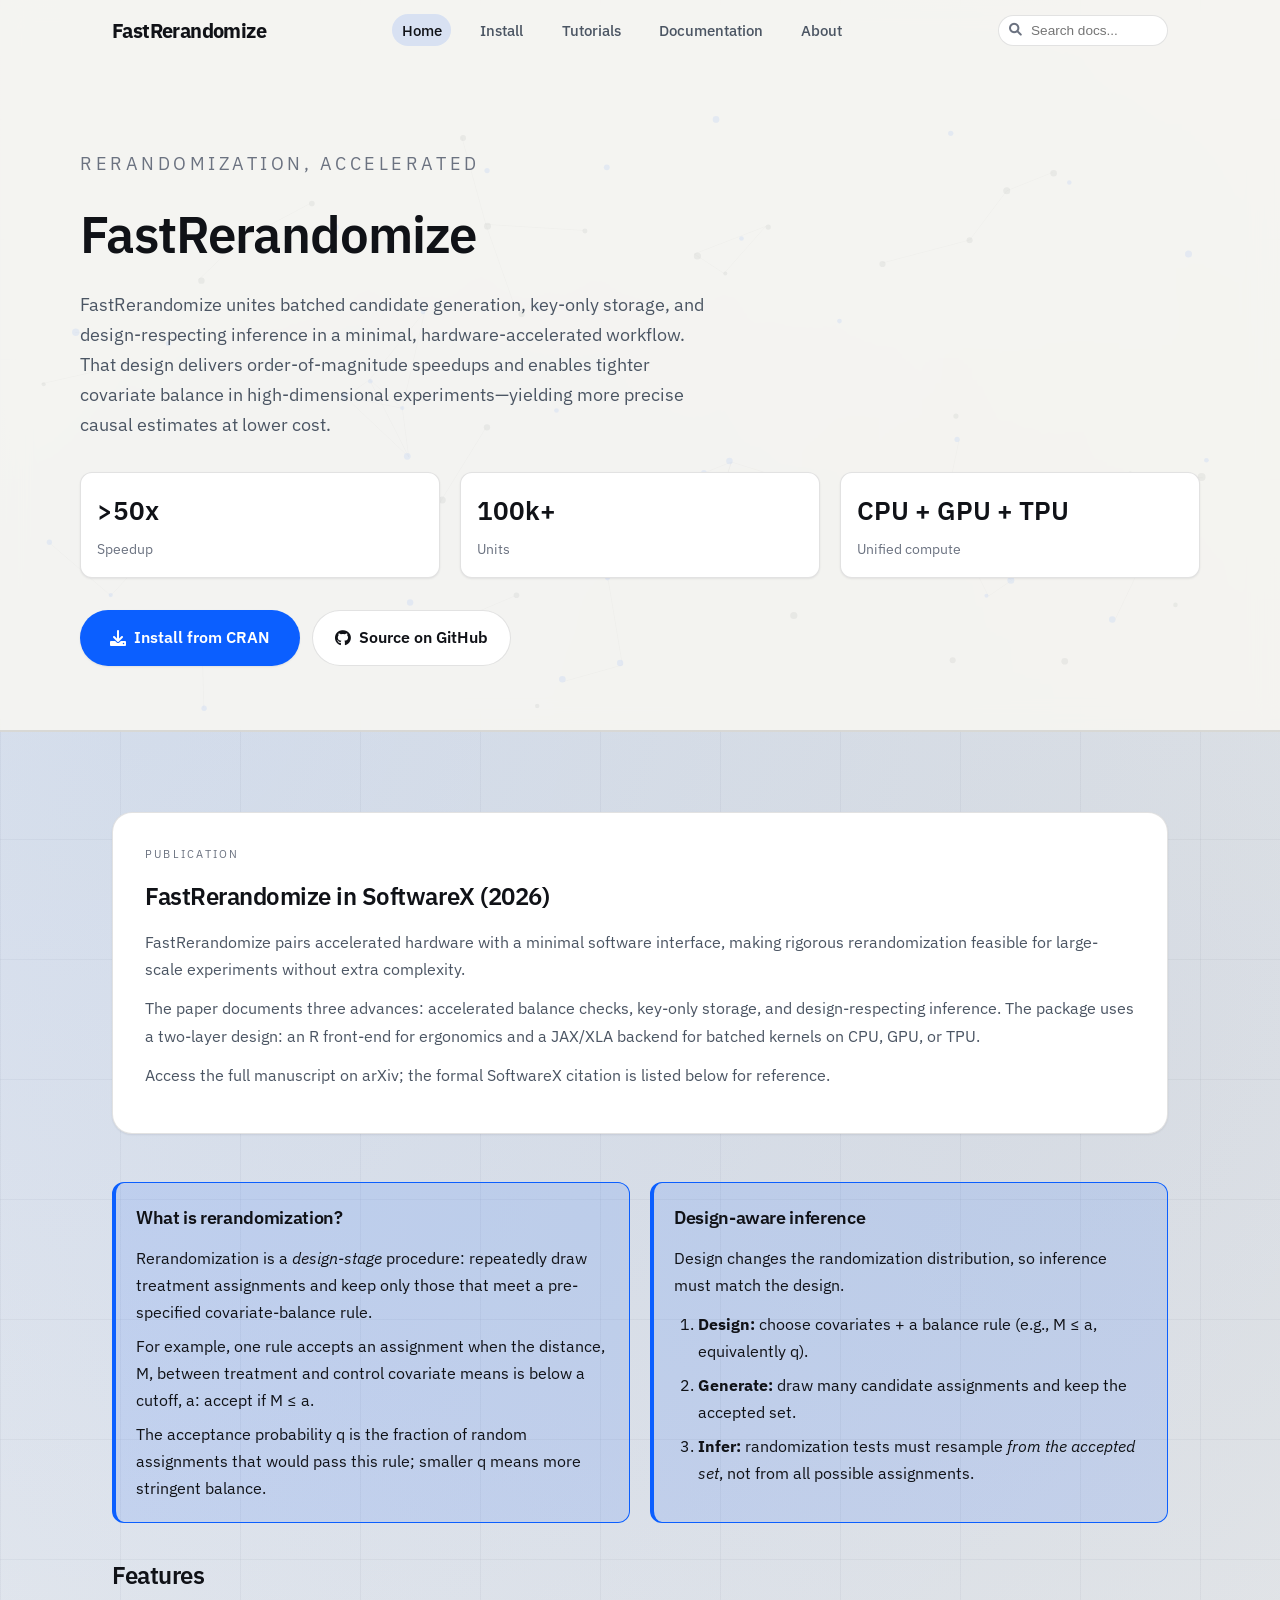
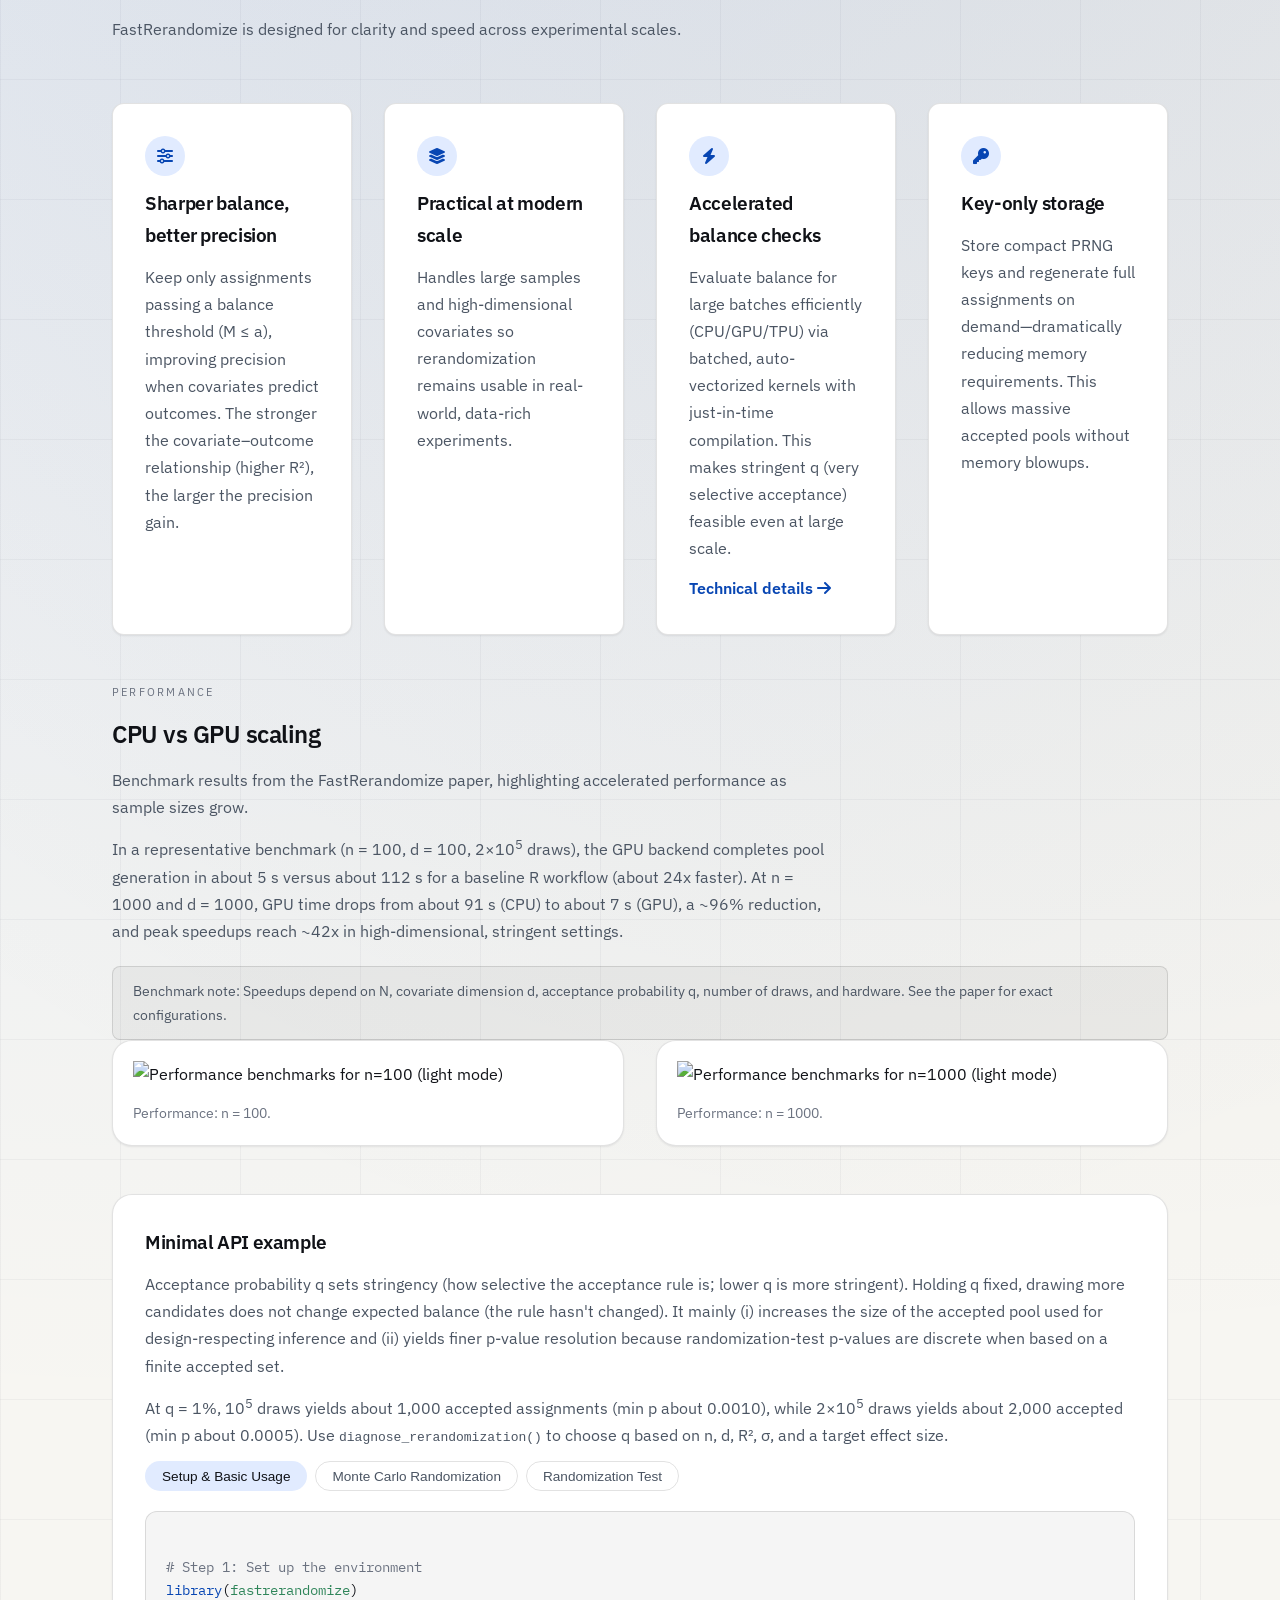
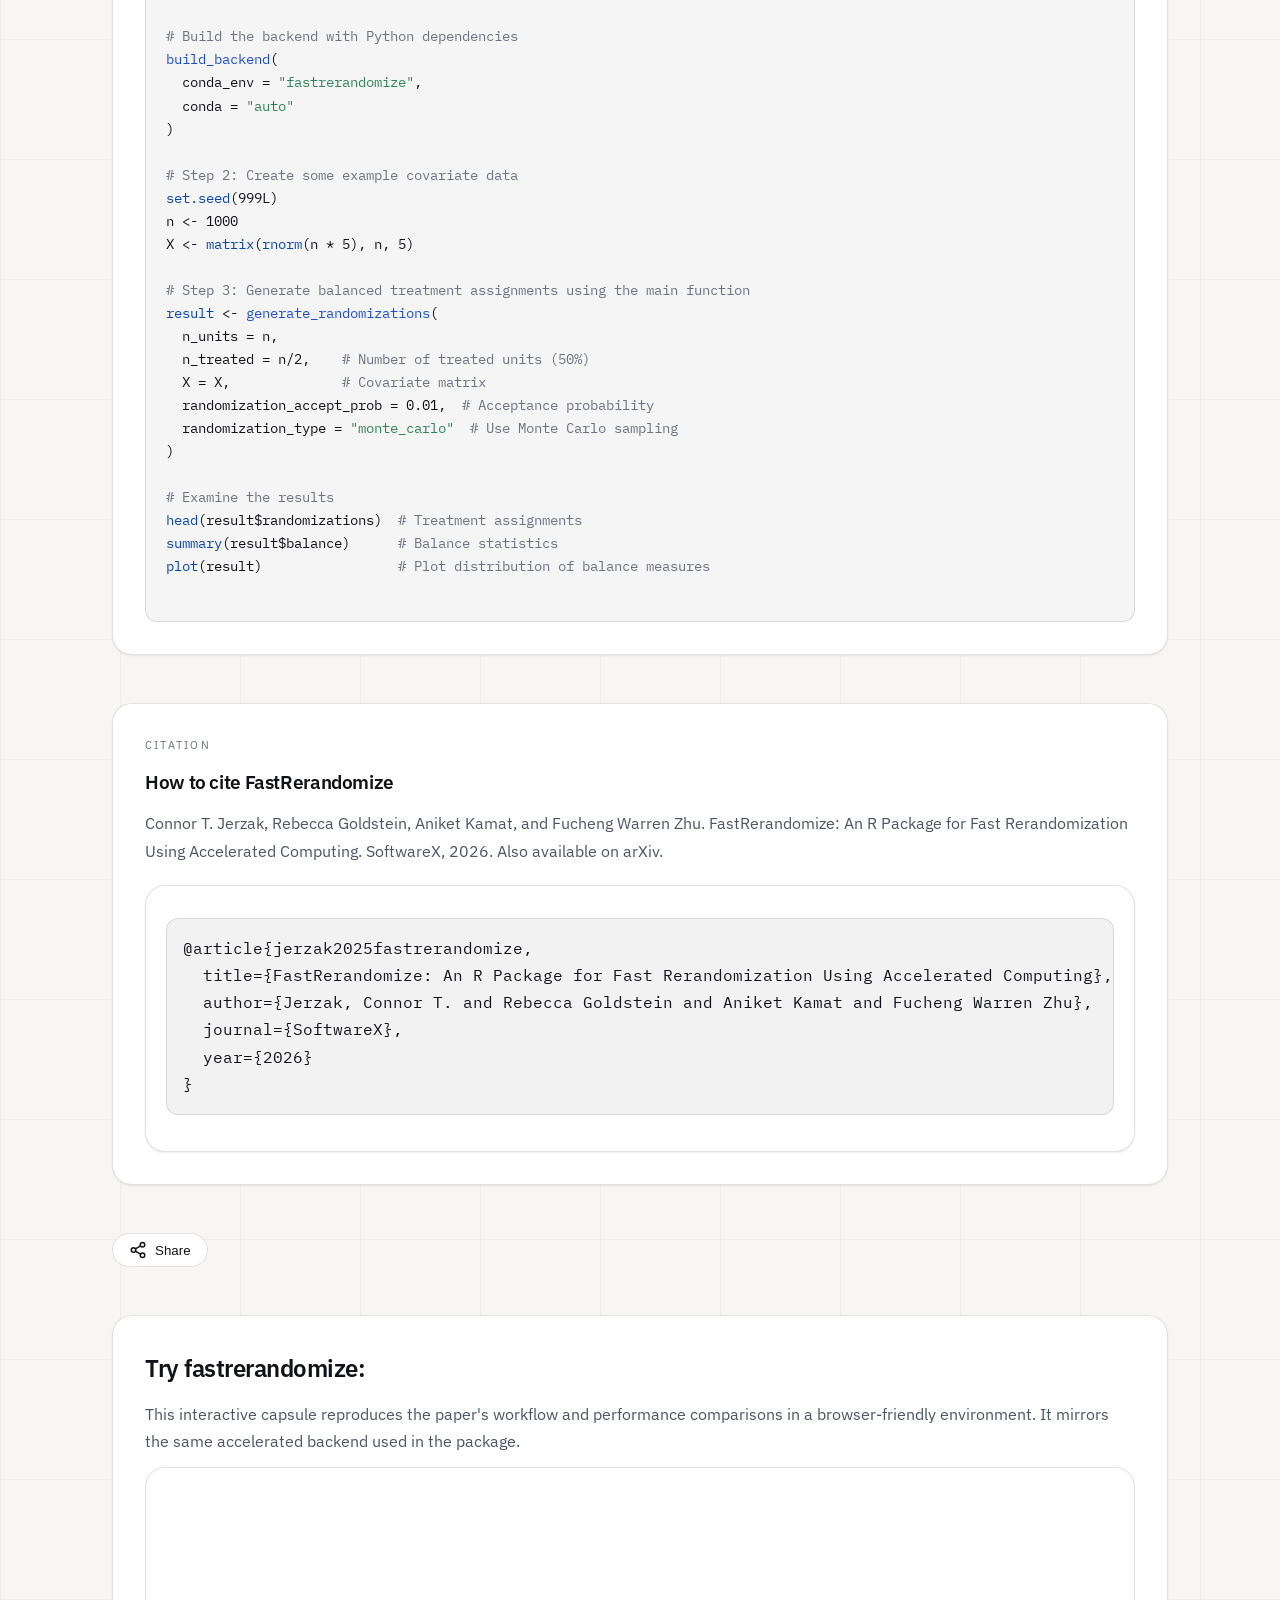
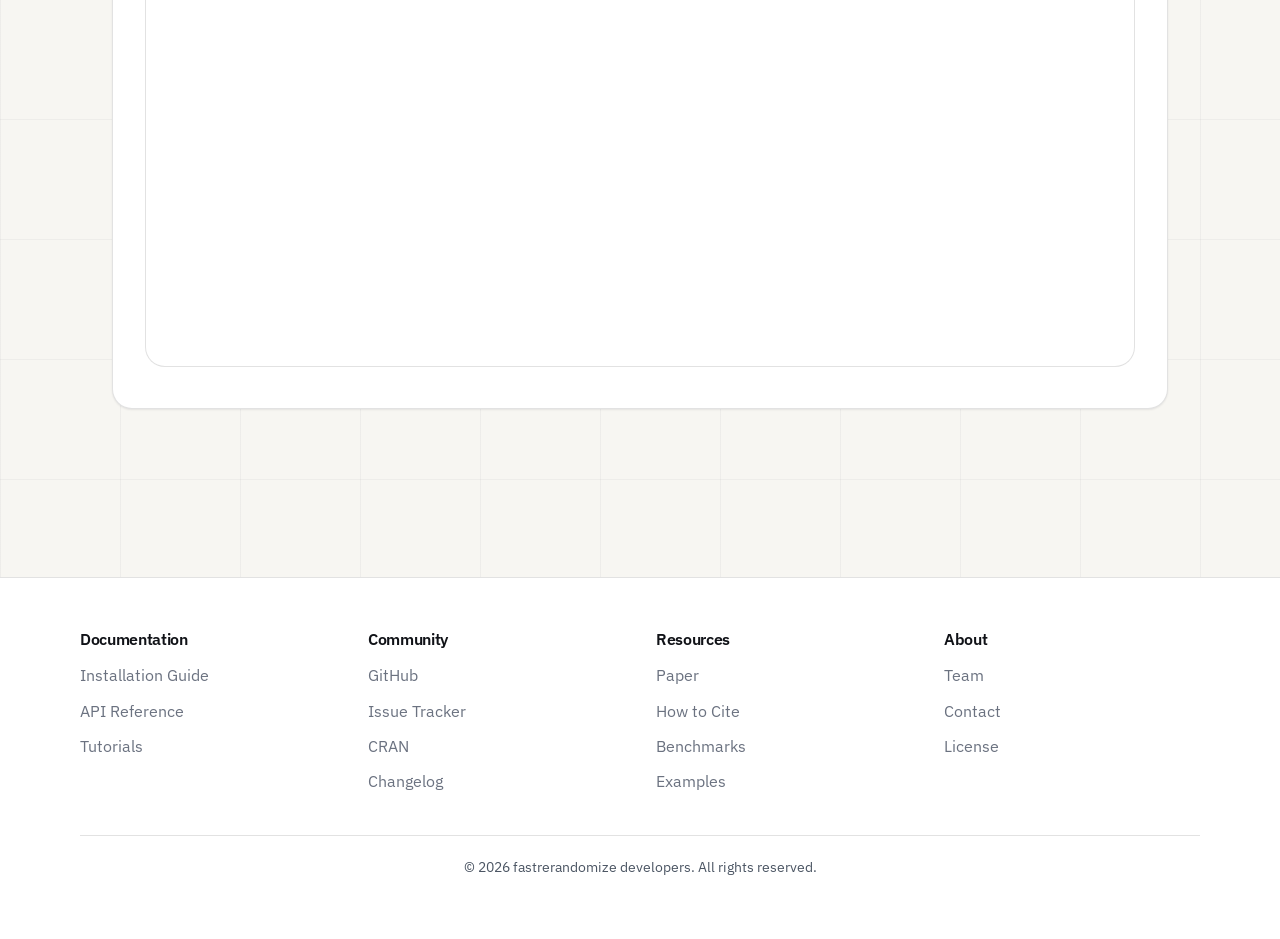
==== index.html @ 9b07e1e8 "tweak main page" ====
<!DOCTYPE html>
<html lang="en">
<head>
  <meta charset="UTF-8" />
  <meta name="viewport" content="width=device-width, initial-scale=1.0"/>
  <title>fastrerandomize - Fast Rerandomization Using Accelerated Computing</title>
  
    <!-- Google Fonts: IBM Plex Sans + IBM Plex Mono -->
  <link rel="preconnect" href="https://fonts.gstatic.com"/>
  <link href="https://fonts.googleapis.com/css2?family=IBM+Plex+Sans:wght@300;400;500;600&family=IBM+Plex+Mono:wght@400;500&display=swap" rel="stylesheet"/>

  
  <!-- Font Awesome Icons -->
  <link rel="stylesheet" href="https://cdnjs.cloudflare.com/ajax/libs/font-awesome/6.0.0/css/all.min.css"/>
  <link rel="stylesheet" href="styles.css"/>

</head>

<body>
  <!-- Raining Vectors Background Canvas -->
  <canvas id="background-canvas"></canvas>
  
  <!-- Header + Navigation -->
  <header>
    <nav>
      <div class="logo">
        <a href="index.html">FastRerandomize</a>
      </div>

      <!-- HAMBURGER BUTTON -->
      <button class="menu-toggle" aria-label="Toggle Menu">
        <span class="hamburger-line"></span>
        <span class="hamburger-line"></span>
        <span class="hamburger-line"></span>
      </button>
      <!-- /HAMBURGER BUTTON -->

      <ul>
        <li><a href="index.html" class="active" aria-current="page">Home</a></li>
        <li><a href="install.html">Install</a></li>
        <li><a href="tutorials.html">Tutorials</a></li>
        <li><a href="https://github.com/cjerzak/fastrerandomize-software/blob/main/fastrerandomize.pdf?raw=true">Documentation</a></li>
        <li><a href="aboutus.html">About</a></li>
      </ul>
      
     <!-- Update the search container in your HTML -->
    <div class="search-container">
      <form onsubmit="return false;">
      <i class="fas fa-search search-icon"></i>
      <input type="text" class="search-input" placeholder="Search docs..." aria-label="Search documentation">
      </form>
      <!-- The search results will be automatically inserted by JavaScript -->
    </div>

    </nav>
    
    <!-- Hero Section -->
    <div class="hero">
      <canvas id="hero-canvas" class="hero-canvas"></canvas>
      <div class="hero-content">
        <p class="eyebrow animate-fade-in">Rerandomization, accelerated</p>
        <h1 class="animate-fade-in delay-100">FastRerandomize</h1>
        <p class="animate-fade-in delay-200">FastRerandomize unites batched candidate generation, key-only storage, and design-respecting inference in a minimal, hardware-accelerated workflow. That design delivers order‑of‑magnitude speedups and enables tighter covariate balance in high-dimensional experiments—yielding more precise causal estimates at lower cost.</p>

        <div class="hero-stats animate-fade-in delay-400">
          <div class="stat-item">
            <div class="stat-value">>50x</div>
            <div class="stat-label">Speedup</div>
          </div>
          <div class="stat-item">
            <div class="stat-value">100k+</div>
            <div class="stat-label">Units</div>
          </div>
          <div class="stat-item">
            <div class="stat-value">CPU + GPU + TPU</div>
            <div class="stat-label">Unified compute</div>
          </div>
        </div>
        
        <div class="hero-buttons animate-fade-in delay-500">
          <a href="https://cran.r-project.org/package=fastrerandomize" class="btn btn-primary btn-lg">
            <i class="fas fa-download"></i> Install from CRAN
          </a>
          <a href="https://github.com/cjerzak/fastrerandomize-software" class="btn btn-secondary">
            <i class="fab fa-github"></i> Source on GitHub
          </a>
        </div>
      </div>
    </div>
  </header>

  <!-- Main Content -->
  <main>
    <!-- Release Announcement -->
    <section class="release-announcement animate-fade-in">
      <p class="eyebrow">Publication</p>
      <h2>FastRerandomize in SoftwareX (2026)</h2>
      <p>
        FastRerandomize pairs accelerated hardware with a minimal software interface, making rigorous
        rerandomization feasible for large-scale experiments without extra complexity.
      </p>
      <p>
        The paper documents three advances: accelerated balance checks, key-only storage, and design-respecting
        inference. The package uses a two-layer design: an R front-end for ergonomics and a JAX/XLA backend for
        batched kernels on CPU, GPU, or TPU.
      </p>
      <p>Access the full manuscript on <a href="https://arxiv.org/abs/2501.07642">arXiv</a>; the formal SoftwareX citation is listed below for reference.</p>
    </section>

    <div class="concept-pair">
      <div class="concept-explainer animate-fade-in delay-250">
        <h4>What is rerandomization?</h4>
        <p>Rerandomization is a <em>design-stage</em> procedure: repeatedly draw treatment assignments and keep only those that meet a pre-specified covariate-balance rule.</p>
        <p>For example, one rule accepts an assignment when the distance, M, between treatment and control covariate means is below a cutoff, a: accept if M ≤ a.</p>
        <p>The acceptance probability q is the fraction of random assignments that would pass this rule; smaller q means more stringent balance.</p>
      </div>

      <div class="workflow-note animate-fade-in delay-300">
        <h4>Design-aware inference</h4>
        <p>Design changes the randomization distribution, so inference must match the design.</p>
        <ol>
          <li><strong>Design:</strong> choose covariates + a balance rule (e.g., M ≤ a, equivalently q).</li>
          <li><strong>Generate:</strong> draw many candidate assignments and keep the accepted set.</li>
          <li><strong>Infer:</strong> randomization tests must resample <em>from the accepted set</em>, not from all possible assignments.</li>
        </ol>
      </div>
    </div>

    <!-- Features Section -->
    <div class="features-title">
      <h2>Features</h2>
      <p>FastRerandomize is designed for clarity and speed across experimental scales.</p>
    </div>
    
    <section class="features">
      <div class="feature animate-fade-in">
        <div class="feature-icon">
          <i class="fas fa-sliders"></i>
        </div>
        <h3>Sharper balance, better precision</h3>
        <p>Keep only assignments passing a balance threshold (M ≤ a), improving precision when covariates predict outcomes. The stronger the covariate–outcome relationship (higher R²), the larger the precision gain.</p>
      </div>
      
      <div class="feature animate-fade-in delay-100">
        <div class="feature-icon">
          <i class="fas fa-layer-group"></i>
        </div>
        <h3>Practical at modern scale</h3>
        <p>Handles large samples and high-dimensional covariates so rerandomization remains usable in real-world, data-rich experiments.</p>
      </div>
      
      <div class="feature animate-fade-in delay-200">
        <div class="feature-icon">
          <i class="fas fa-bolt"></i>
        </div>
        <h3>Accelerated balance checks</h3>
        <p>Evaluate balance for large batches efficiently (CPU/GPU/TPU) via batched, auto-vectorized kernels with just-in-time compilation. This makes stringent q (very selective acceptance) feasible even at large scale.</p>
        <a href="https://arxiv.org/abs/2501.07642">Technical details <i class="fas fa-arrow-right"></i></a>
      </div>
      
      <div class="feature animate-fade-in delay-300">
        <div class="feature-icon">
          <i class="fas fa-key"></i>
        </div>
        <h3>Key-only storage</h3>
        <p>Store compact PRNG keys and regenerate full assignments on demand—dramatically reducing memory requirements. This allows massive accepted pools without memory blowups.</p>
      </div>
    </section>

    <!-- Performance Section -->
    <section id="performance" class="performance-section animate-fade-in">
      <p class="eyebrow">Performance</p>
      <h2>CPU vs GPU scaling</h2>
      <p>Benchmark results from the FastRerandomize paper, highlighting accelerated performance as sample sizes grow.</p>
      <p>
        In a representative benchmark (n = 100, d = 100, 2&times;10<sup>5</sup> draws), the GPU backend completes pool generation
        in about 5 s versus about 112 s for a baseline R workflow (about 24x faster). At n = 1000 and d = 1000,
        GPU time drops from about 91 s (CPU) to about 7 s (GPU), a ~96% reduction, and peak speedups reach ~42x
        in high-dimensional, stringent settings.
      </p>
      <div class="benchmark-note">
        Benchmark note: Speedups depend on N, covariate dimension d, acceptance probability q, number of draws, and hardware. See <a href="https://arxiv.org/abs/2501.07642">the paper</a> for exact configurations.
      </div>
      <div class="performance-grid">
        <figure class="figure-card">
          <a href="https://arxiv.org/abs/2501.07642">
            <img src="https://connorjerzak.com/wp-content/uploads/2026/01/CPU_v_GPU_FALSE_100_light.webp#gh-light-mode-only" alt="Performance benchmarks for n=100 (light mode)" loading="lazy"/>
            <img src="https://connorjerzak.com/wp-content/uploads/2026/01/CPU_v_GPU_FALSE_100_dark.webp#gh-dark-mode-only" alt="Performance benchmarks for n=100 (dark mode)" loading="lazy"/>
          </a>
          <figcaption>Performance: n = 100.</figcaption>
        </figure>
        <figure class="figure-card">
          <a href="https://arxiv.org/abs/2501.07642">
            <img src="https://connorjerzak.com/wp-content/uploads/2026/01/CPU_v_GPU_FALSE_1000_light.webp#gh-light-mode-only" alt="Performance benchmarks for n=1000 (light mode)" loading="lazy"/>
            <img src="https://connorjerzak.com/wp-content/uploads/2026/01/CPU_v_GPU_FALSE_1000_dark.webp#gh-dark-mode-only" alt="Performance benchmarks for n=1000 (dark mode)" loading="lazy"/>
          </a>
          <figcaption>Performance: n = 1000.</figcaption>
        </figure>
      </div>
    </section>
    
    <!-- Usage Example Section -->
    <section class="usage-example animate-fade-in">
      <h3>Minimal API example</h3>
      <p>
        Acceptance probability q sets stringency (how selective the acceptance rule is; lower q is more stringent).
        Holding q fixed, drawing more candidates does not change expected balance (the rule hasn't changed).
        It mainly (i) increases the size of the accepted pool used for design-respecting inference and
        (ii) yields finer p-value resolution because randomization-test p-values are discrete when based
        on a finite accepted set.
      </p>
      <p>
        At q = 1%, 10<sup>5</sup> draws yields about 1,000 accepted assignments (min p about 0.0010), while
        2&times;10<sup>5</sup> draws yields
        about 2,000 accepted (min p about 0.0005). Use <code>diagnose_rerandomization()</code> to choose q based
        on n, d, R², σ, and a target effect size.
      </p>
      <div class="code-tabs">
        <button class="code-tab active" data-tab="tab1">Setup & Basic Usage</button>
        <button class="code-tab" data-tab="tab2">Monte Carlo Randomization</button>
        <button class="code-tab" data-tab="tab3">Randomization Test</button>
      </div>
      <div class="code-block active" id="tab1">
        <div class="code-content">
<span class="code-comment"># Step 1: Set up the environment</span>
<span class="code-keyword">library</span>(<span class="code-string">fastrerandomize</span>)

<span class="code-comment"># Build the backend with Python dependencies</span>
<span class="code-function">build_backend</span>(
  conda_env = <span class="code-string">"fastrerandomize"</span>, 
  conda = <span class="code-string">"auto"</span>
)

<span class="code-comment"># Step 2: Create some example covariate data</span>
<span class="code-keyword">set.seed</span>(999L)
n <- 1000
X <- <span class="code-keyword">matrix</span>(<span class="code-keyword">rnorm</span>(n * 5), n, 5)

<span class="code-comment"># Step 3: Generate balanced treatment assignments using the main function</span>
<span class="code-keyword">result</span> <- <span class="code-function">generate_randomizations</span>(
  n_units = n,
  n_treated = n/2,    <span class="code-comment"># Number of treated units (50%)</span>
  X = X,              <span class="code-comment"># Covariate matrix</span>
  randomization_accept_prob = 0.01,  <span class="code-comment"># Acceptance probability</span>
  randomization_type = <span class="code-string">"monte_carlo"</span>  <span class="code-comment"># Use Monte Carlo sampling</span>
)

<span class="code-comment"># Examine the results</span>
<span class="code-keyword">head</span>(result$randomizations)  <span class="code-comment"># Treatment assignments</span>
<span class="code-keyword">summary</span>(result$balance)      <span class="code-comment"># Balance statistics</span>
<span class="code-keyword">plot</span>(result)                 <span class="code-comment"># Plot distribution of balance measures</span>
        </div>
      </div>
      <div class="code-block" id="tab2">
        <div class="code-content">
<span class="code-comment"># Advanced Monte Carlo Batching</span>
<span class="code-keyword">library</span>(<span class="code-string">fastrerandomize</span>)

<span class="code-comment"># Create example data with many covariates</span>
<span class="code-keyword">set.seed</span>(42)
n <- 5000
p <- 20
X <- <span class="code-keyword">matrix</span>(<span class="code-keyword">rnorm</span>(n * p), n, p)

<span class="code-comment"># For large datasets, use monte_carlo explicitly</span>
<span class="code-keyword">result_mc</span> <- <span class="code-function">generate_randomizations_mc</span>(
  n_units = n,
  n_treated = n/2,
  X = X,
  randomization_accept_prob = 0.001,  <span class="code-comment"># Stricter balance criterion</span>
  max_draws = 1e6,       <span class="code-comment"># Maximum number of randomizations to draw</span>
  batch_size = 10000,    <span class="code-comment"># Process in batches for memory efficiency</span>
  approximate_inv = TRUE <span class="code-comment"># Use diagonal approximation for speed</span>
)

<span class="code-comment"># For faster computation with GPU acceleration</span>
<span class="code-comment"># Especially useful for large datasets</span>
<span class="code-keyword">gpu_result</span> <- <span class="code-function">generate_randomizations</span>(
  n_units = n,
  n_treated = n/2,
  X = X,
  randomization_accept_prob = 0.0001,  <span class="code-comment"># Very stringent</span>
  max_draws = 1e6,
  batch_size = 10000,
  randomization_type = <span class="code-string">"monte_carlo"</span>,
  verbose = TRUE        <span class="code-comment"># Show progress information</span>
)
        </div>
      </div>
      <div class="code-block" id="tab3">
        <div class="code-content">
<span class="code-comment"># Using the randomization test functionality</span>
<span class="code-keyword">library</span>(<span class="code-string">fastrerandomize</span>)

<span class="code-comment"># 1. Generate covariates</span>
<span class="code-keyword">set.seed</span>(123)
n <- 100
X <- <span class="code-keyword">matrix</span>(<span class="code-keyword">rnorm</span>(n * 3), n, 3)

<span class="code-comment"># 2. Generate candidate randomizations</span>
<span class="code-keyword">randomizations</span> <- <span class="code-function">generate_randomizations</span>(
  n_units = n,
  n_treated = n/2,
  X = X,
  randomization_accept_prob = 0.05,
  randomization_type = <span class="code-string">"monte_carlo"</span>,
  max_draws = 10000,
  batch_size = 1000
)

<span class="code-comment"># 3. Generate a simulated outcome with known effect</span>
<span class="code-keyword">obsW</span> <- randomizations$randomizations[1,]  <span class="code-comment"># Use first randomization</span>
<span class="code-keyword">true_effect</span> <- 0.5                        <span class="code-comment"># True treatment effect</span>
<span class="code-keyword">obsY</span> <- <span class="code-keyword">rnorm</span>(n) + obsW * true_effect

<span class="code-comment"># 4. Conduct randomization test</span>
<span class="code-keyword">test_result</span> <- <span class="code-function">randomization_test</span>(
  obsW = obsW,
  obsY = obsY,
  X = X,
  candidate_randomizations = randomizations$randomizations,
  findFI = TRUE,   <span class="code-comment"># Calculate fiducial interval</span>
  alpha = 0.05     <span class="code-comment"># Significance level</span>
)

<span class="code-comment"># 5. Examine test results</span>
<span class="code-keyword">print</span>(test_result)
<span class="code-keyword">plot</span>(test_result)  <span class="code-comment"># Visualize effect and fiducial interval</span>
        </div>
      </div>
    </section>

    <!-- Prior Work Section with citation -->
    <section id="citation" class="prior-work animate-fade-in">
      <p class="eyebrow">Citation</p>
      <h3>How to cite FastRerandomize</h3>
      <p>
        Connor T. Jerzak, Rebecca Goldstein, Aniket Kamat, and Fucheng Warren Zhu.
        FastRerandomize: An R Package for Fast Rerandomization Using Accelerated Computing.
        SoftwareX, 2026. Also available on <a href="https://arxiv.org/abs/2501.07642">arXiv</a>.
      </p>
      <div class="citation-card">
        <pre><code>@article{jerzak2025fastrerandomize,
  title={FastRerandomize: An R Package for Fast Rerandomization Using Accelerated Computing},
  author={Jerzak, Connor T. and Rebecca Goldstein and Aniket Kamat and Fucheng Warren Zhu},
  journal={SoftwareX},
  year={2026}
}</code></pre>
      </div>
    </section>

    <!-- Share Button -->
    <div class="share-container">
      <button id="share-button">
        <svg width="18" height="18" viewBox="0 0 24 24" fill="none" stroke="currentColor" 
             stroke-width="2" stroke-linecap="round" stroke-linejoin="round">
          <circle cx="18" cy="5" r="3"></circle>
          <circle cx="6" cy="12" r="3"></circle>
          <circle cx="18" cy="19" r="3"></circle>
          <line x1="8.59" y1="13.51" x2="15.42" y2="17.49"></line>
          <line x1="15.41" y1="6.51" x2="8.59" y2="10.49"></line>
        </svg>
        Share
      </button>
    </div>

    <!-- Demo Section -->
    <section class="demo-section">
      <h2>Try fastrerandomize:</h2>
      <p>
        This interactive capsule reproduces the paper's workflow and performance comparisons in a browser-friendly
        environment. It mirrors the same accelerated backend used in the package.
      </p>
      <iframe
        class="demo-frame"
        src="https://cjerzak-fastrerandomize.hf.space"
        frameborder="0"
        width="100%"
        height="500"
      ></iframe>
    </section>
    
  </main>

  <!-- Footer -->
  <footer>
    <div class="footer-content">
      <div class="footer-column">
        <h4>Documentation</h4>
        <ul class="footer-links">
          <li><a href="install.html">Installation Guide</a></li>
          <li><a href="https://github.com/cjerzak/fastrerandomize-software/blob/main/fastrerandomize.pdf?raw=true">API Reference</a></li>
          <li><a href="tutorials.html">Tutorials</a></li>
        </ul>
      </div>
      
      <div class="footer-column">
        <h4>Community</h4>
        <ul class="footer-links">
          <li><a href="https://github.com/cjerzak/fastrerandomize-software">GitHub</a></li>
          <li><a href="https://github.com/cjerzak/fastrerandomize-software/issues">Issue Tracker</a></li>
          <li><a href="https://cran.r-project.org/package=fastrerandomize">CRAN</a></li>
          <li><a href="https://github.com/cjerzak/fastrerandomize-software/commits/main/">Changelog</a></li>
        </ul>
      </div>
      
      <div class="footer-column">
        <h4>Resources</h4>
        <ul class="footer-links">
          <li><a href="https://arxiv.org/abs/2501.07642">Paper</a></li>
          <li><a href="https://connorjerzak.com/wp-content/uploads/2025/01/FastReandomizeBib.txt">How to Cite</a></li>
          <li><a href="figures/benchmarks.png">Benchmarks</a></li>
          <li><a href="tutorials.html">Examples</a></li>
        </ul>
      </div>
      
      <div class="footer-column">
        <h4>About</h4>
        <ul class="footer-links">
          <li><a href="aboutus.html">Team</a></li>
          <li><a href="mailto:connor.jerzak@austin.utexas.edu">Contact</a></li>
          <li><a href="https://github.com/cjerzak/fastrerandomize-software?tab=License-1-ov-file#readme">License</a></li>
        </ul>
      </div>
    </div>
    
    <div class="footer-bottom">
      <p>&copy; 2026 fastrerandomize developers. All rights reserved.</p>
    </div>
  </footer>

  <!-- Scripts -->
  <script>
    // MENU TOGGLE LOGIC
    const menuToggle = document.querySelector('.menu-toggle');
    const nav = document.querySelector('nav');

    menuToggle.addEventListener('click', () => {
      nav.classList.toggle('open');
    });

    // CODE TABS LOGIC
    const codeTabs = document.querySelectorAll('.code-tab');
    const codeBlocks = document.querySelectorAll('.code-block');
    
    codeTabs.forEach(tab => {
      tab.addEventListener('click', () => {
        // Remove active class from all tabs
        codeTabs.forEach(t => t.classList.remove('active'));
        // Add active class to clicked tab
        tab.classList.add('active');
        
        // Hide all code blocks
        codeBlocks.forEach(block => block.classList.remove('active'));
        // Show the selected code block
        document.getElementById(tab.dataset.tab).classList.add('active');
      });
    });

    // SHARE BUTTON LOGIC
    (function() {
      const shareBtn = document.getElementById('share-button');

      function showCopyNotification() {
        const notification = document.createElement('div');
        notification.className = 'copy-notification';
        notification.innerText = 'Copied to clipboard';
        document.body.appendChild(notification);

        setTimeout(() => {
          notification.remove();
        }, 2000);
      }

      shareBtn.addEventListener('click', function() {
        const currentURL = window.location.href;
        const pageTitle  = document.title || 'fastrerandomize - Fast Rerandomization Using Accelerated Computing';

        if (navigator.share) {
          navigator.share({
            title: pageTitle,
            text: 'Check out fastrerandomize - an R package for fast rerandomization using accelerated computing',
            url: currentURL
          })
          .catch((error) => {
            console.log('Sharing failed', error);
          });
        } else {
          if (navigator.clipboard && navigator.clipboard.writeText) {
            navigator.clipboard.writeText(currentURL).then(() => {
              showCopyNotification();
            }, (err) => {
              console.error('Could not copy text: ', err);
            });
          } else {
            const textArea = document.createElement('textarea');
            textArea.value = currentURL;
            document.body.appendChild(textArea);
            textArea.select();
            try {
              document.execCommand('copy');
              showCopyNotification();
            } catch (err) {
              alert('Please copy this link:\n' + currentURL);
            }
            document.body.removeChild(textArea);
          }
        }
      });
    })();

    /*
      "Raining Vectors" Background - Enhanced Version
      ----------------------------------------------
      A more sophisticated version with color gradients and varying sizes
    */
    const canvas = document.getElementById('background-canvas');
    const ctx = canvas.getContext('2d');

    // Expanded set of mathy / vector / stats symbols
    const symbols = [
      '∂','∇','λ','α','δ','θ','Σ','∫','×','→','±','β','μ','Ω','σ','Φ',
      '∞','π','ξ','ζ','γ','ε','∛','∝','∠','∧','∨','∩','∪','≈','≠','≤','≥',
      '≡','∈','∉','⊂','⊃','⊆','⊇','⊕','⊗','⊥','Z','P','R','N'
    ];
    const prefersDark = window.matchMedia && window.matchMedia('(prefers-color-scheme: dark)').matches;

    let width, height;
    let columns;       // Number of columns for the symbols
    let drops = [];    // Y positions for the symbols in each column
    let sizes = [];    // Font size for each column
    let speeds = [];   // Speed for each column
    let opacities = []; // Opacity for each column
    let hues = [];     // Hue for each column

    // Resize canvas
    function resizeCanvas() {
      width = window.innerWidth;
      height = window.innerHeight;
      canvas.width = width;
      canvas.height = height;

      columns = Math.floor(width / 20);  // 20px for each symbol
      
      // Reset all arrays
      drops = [];
      sizes = [];
      speeds = [];
      opacities = [];
      hues = [];
      
      for (let i = 0; i < columns; i++) {
        drops[i] = Math.random() * -100; // Start at different positions above the canvas
        sizes[i] = 10 + Math.floor(Math.random() * 10); // Font sizes between 10px and 20px
        speeds[i] = 0.05 + Math.random() * 0.2; // Slower, subtle motion
        opacities[i] = 0.04 + Math.random() * 0.1; // Lighter opacity
        hues[i] = 210 + Math.random() * 20; // Subtle blue range
      }
    }

    window.addEventListener('resize', resizeCanvas);
    resizeCanvas();

    function draw() {
      // Semi-transparent background to give a trailing effect
      ctx.fillStyle = prefersDark ? 'rgba(12, 13, 16, 0.12)' : 'rgba(247, 246, 242, 0.08)';
      ctx.fillRect(0, 0, width, height);

      for (let i = 0; i < drops.length; i++) {
        // Pick a random symbol
        const text = symbols[Math.floor(Math.random() * symbols.length)];
        // x coordinate of the symbol
        const x = i * 20;
        // y coordinate is drops[i] * 20
        const y = drops[i] * 20;
        
        // Set font size
        ctx.font = `${sizes[i]}px monospace`;
        
        // Set color based on hue with saturation and lightness
        const lightness = prefersDark ? 70 : 30;
        ctx.fillStyle = `hsla(${hues[i]}, 40%, ${lightness}%, ${opacities[i]})`;
        
        // Draw the symbol
        ctx.fillText(text, x, y);

        // Move drops down by their specific speed
        drops[i] += speeds[i];
        
        // Randomly reset when they go off screen
        if (y > height && Math.random() > 0.99) {
          drops[i] = -1;
          // Maybe change other properties when resetting
          speeds[i] = 0.05 + Math.random() * 0.2;
          opacities[i] = 0.04 + Math.random() * 0.1;
        }
      }
    }

    // Draw loop
    setInterval(draw, 60); // ~16fps for subtle animation

    /*
      Hero Animation - Randomization Visualization
      -------------------------------------------
      Visual representation of randomization algorithm
    */
    const heroCanvas = document.getElementById('hero-canvas');
    const heroCtx = heroCanvas.getContext('2d');
    
    let heroWidth, heroHeight;
    let points = [];
    const numPoints = 70;
    const groups = ['A', 'B']; // Treatment groups
    
    function resizeHeroCanvas() {
      const heroSection = document.querySelector('.hero');
      heroWidth = heroSection.offsetWidth;
      heroHeight = heroSection.offsetHeight;
      heroCanvas.width = heroWidth;
      heroCanvas.height = heroHeight;
      
      initPoints();
    }
    
    function initPoints() {
      points = [];
      
      // Create random points
      for (let i = 0; i < numPoints; i++) {
        points.push({
          x: Math.random() * heroWidth,
          y: Math.random() * heroHeight,
          radius: 2 + Math.random() * 2,
          group: null, // Initially no group
          targetX: null,
          targetY: null,
          speed: 0.02 + Math.random() * 0.04,
          progress: 0
        });
      }
    }
    
    function randomizePoints() {
      // Assign random groups
      points.forEach(point => {
        point.group = groups[Math.floor(Math.random() * groups.length)];
        point.progress = 0;
        
        // Set target positions based on group (group A on left, group B on right)
        if (point.group === 'A') {
          point.targetX = Math.random() * (heroWidth / 2 - 100);
          point.targetY = 100 + Math.random() * (heroHeight - 200);
        } else {
          point.targetX = (heroWidth / 2 + 100) + Math.random() * (heroWidth / 2 - 100);
          point.targetY = 100 + Math.random() * (heroHeight - 200);
        }
      });
    }
    
    function drawHeroAnimation() {
      heroCtx.clearRect(0, 0, heroWidth, heroHeight);
      
      // Draw connecting lines between points in same group
      heroCtx.beginPath();
      for (let i = 0; i < points.length; i++) {
        for (let j = i + 1; j < points.length; j++) {
          if (points[i].group === points[j].group) {
            const dx = points[i].x - points[j].x;
            const dy = points[i].y - points[j].y;
            const distance = Math.sqrt(dx * dx + dy * dy);
            
            if (distance < 100) {
              heroCtx.moveTo(points[i].x, points[i].y);
              heroCtx.lineTo(points[j].x, points[j].y);
            }
          }
        }
      }
      
      heroCtx.strokeStyle = prefersDark ? 'rgba(244, 246, 248, 0.08)' : 'rgba(16, 18, 23, 0.08)';
      heroCtx.stroke();
      
      // Draw points
      points.forEach(point => {
        if (point.group) {
          // Update position if there's a target
          if (point.targetX !== null && point.progress < 1) {
            point.progress += point.speed;
            
            // Ease-in-out function
            const easeProgress = point.progress < 0.5
              ? 2 * point.progress * point.progress
              : -1 + (4 - 2 * point.progress) * point.progress;
            
            const startX = point.x;
            const startY = point.y;
            
            point.x = startX + (point.targetX - startX) * easeProgress;
            point.y = startY + (point.targetY - startY) * easeProgress;
          }
          
          heroCtx.beginPath();
          heroCtx.arc(point.x, point.y, point.radius, 0, Math.PI * 2);
          
          if (point.group === 'A') {
            heroCtx.fillStyle = prefersDark ? 'rgba(106, 162, 255, 0.35)' : 'rgba(11, 95, 255, 0.35)';
          } else {
            heroCtx.fillStyle = prefersDark ? 'rgba(244, 246, 248, 0.25)' : 'rgba(16, 18, 23, 0.25)';
          }
          
          heroCtx.fill();
        } else {
          // Points without groups
          heroCtx.beginPath();
          heroCtx.arc(point.x, point.y, point.radius, 0, Math.PI * 2);
          heroCtx.fillStyle = prefersDark ? 'rgba(244, 246, 248, 0.2)' : 'rgba(16, 18, 23, 0.12)';
          heroCtx.fill();
        }
      });
      
      // Check if all points have reached their targets
      const allSettled = points.every(point => !point.group || point.progress >= 1);
      
      if (allSettled) {
        // Wait a moment before re-randomizing
        setTimeout(randomizePoints, 2000);
      }
    }
    
    window.addEventListener('resize', resizeHeroCanvas);
    resizeHeroCanvas();
    
    // Start animation loop
    setInterval(drawHeroAnimation, 16); // ~60fps
    
    // Initial randomization after a delay
    setTimeout(randomizePoints, 1000);
    
    // Add scroll reveal animation for features
    window.addEventListener('scroll', revealOnScroll);
    
    function revealOnScroll() {
      const elements = document.querySelectorAll('.feature, .animate-fade-in');
      
      elements.forEach(element => {
        const elementTop = element.getBoundingClientRect().top;
        const elementBottom = element.getBoundingClientRect().bottom;
        
        // If element is in viewport
        if (elementTop < window.innerHeight - 50 && elementBottom > 0) {
          element.classList.add('visible');
          element.style.opacity = '1';
          element.style.transform = 'translateY(0)';
        }
      });
    }
    
    // Initial check for elements in view
    revealOnScroll();

    // SEARCH FUNCTIONALITY
    (function() {
      // Content to search through - this would ideally be generated from your page content
      const searchableContent = [
        {
          title: "Installation Guide",
          description: "How to install and set up fastrerandomize package",
          url: "install.html"
        },
        {
          title: "Documentation",
          description: "API reference and comprehensive documentation",
          url: "https://github.com/cjerzak/fastrerandomize-software/blob/main/fastrerandomize.pdf?raw=true"
        },
        {
          title: "Tutorials",
          description: "Step-by-step guides for using fastrerandomize",
          url: "tutorials.html"
        },
        {
          title: "Monte Carlo Randomization",
          description: "How to use Monte Carlo methods for randomization",
          url: "#tab2"
        },
        {
          title: "Randomization Test",
          description: "Performing statistical tests with rerandomization",
          url: "#tab3"
        },
        {
          title: "About",
          description: "Information about the developers and contributors",
          url: "aboutus.html"
        },
        {
          title: "GitHub Repository",
          description: "Source code and development resources",
          url: "https://github.com/cjerzak/fastrerandomize-software"
        },
        {
          title: "CRAN Package",
          description: "Official R package distribution",
          url: "https://cran.r-project.org/package=fastrerandomize"
        },
        {
          title: "Performance",
          description: "CPU vs GPU benchmarks and scaling results",
          url: "#performance"
        },
        {
          title: "Citation",
          description: "SoftwareX reference and BibTeX entry",
          url: "#citation"
        }
      ];

      // DOM elements
      const searchInput = document.querySelector('.search-input');
      const nav = document.querySelector('nav');
      
      // Create search results container
      const searchResults = document.createElement('div');
      searchResults.className = 'search-results';
      
      // Add search results to the navigation
      const searchContainer = document.querySelector('.search-container');
      searchContainer.appendChild(searchResults);
      
      // Search function
      function performSearch(query) {
        // Clear previous results
        searchResults.innerHTML = '';
        
        if (!query.trim()) {
          searchResults.style.display = 'none';
          return;
        }
        
        // Convert query to lowercase for case-insensitive matching
        const lowercaseQuery = query.toLowerCase();
        
        // Filter content based on query
        const filteredResults = searchableContent.filter(item => {
          return (
            item.title.toLowerCase().includes(lowercaseQuery) ||
            item.description.toLowerCase().includes(lowercaseQuery)
          );
        });
        
        // Show or hide results container
        if (filteredResults.length > 0) {
          searchResults.style.display = 'block';
          
          // Create results HTML
          filteredResults.forEach(result => {
            const resultItem = document.createElement('a');
            resultItem.href = result.url;
            resultItem.className = 'search-result-item';
            
            resultItem.innerHTML = `
              <div class="search-result-title">${result.title}</div>
              <div class="search-result-desc">${result.description}</div>
            `;
            
            searchResults.appendChild(resultItem);
          });
        } else {
          // Show "no results" message
          searchResults.style.display = 'block';
          searchResults.innerHTML = `
            <div class="search-empty">No results found for "${query}"</div>
          `;
        }
      }
      
      // Event listeners
      searchInput.addEventListener('input', (e) => {
        performSearch(e.target.value);
      });
      
      searchInput.addEventListener('focus', () => {
        if (searchInput.value.trim()) {
          performSearch(searchInput.value);
        }
      });
      
      // Close search results when clicking outside
      document.addEventListener('click', (e) => {
        if (!searchContainer.contains(e.target)) {
          searchResults.style.display = 'none';
        }
      });
      
      // Handle form submission
      const searchForm = searchInput.closest('form');
      if (searchForm) {
        searchForm.addEventListener('submit', (e) => {
          e.preventDefault();
          performSearch(searchInput.value);
        });
      }
      
      // Add keyboard navigation for search results
      searchInput.addEventListener('keydown', (e) => {
        const results = searchResults.querySelectorAll('.search-result-item');
        
        if (results.length === 0) return;
        
        const activeElement = document.activeElement;
        const isResultFocused = activeElement.classList.contains('search-result-item');
        const currentIndex = isResultFocused ? 
          Array.from(results).indexOf(activeElement) : -1;
        
        // Down arrow
        if (e.key === 'ArrowDown') {
          e.preventDefault();
          if (currentIndex < results.length - 1) {
            results[currentIndex + 1].focus();
          } else {
            results[0].focus();
          }
        }
        
        // Up arrow
        else if (e.key === 'ArrowUp') {
          e.preventDefault();
          if (currentIndex > 0) {
            results[currentIndex - 1].focus();
          } else {
            results[results.length - 1].focus();
          }
        }
        
        // Escape key
        else if (e.key === 'Escape') {
          searchResults.style.display = 'none';
          searchInput.blur();
        }
      });
    })();
  </script>
</body>
</html>
---- styles.css ----
:root {
  --paper: #f7f6f2;
  --paper-strong: #ffffff;
  --ink: #101217;
  --ink-muted: #4b5563;
  --ink-subtle: #6b7280;
  --accent: #0b5fff;
  --accent-dark: #0846b3;
  --accent-soft: rgba(11, 95, 255, 0.12);
  --line: rgba(16, 18, 23, 0.12);
  --line-strong: rgba(16, 18, 23, 0.2);
  --shadow-sm: 0 1px 2px rgba(16, 18, 23, 0.08);
  --shadow-md: 0 16px 40px rgba(16, 18, 23, 0.12);
  --radius-sm: 8px;
  --radius-md: 12px;
  --radius-lg: 20px;
  --radius-pill: 999px;
  --max-width: 1120px;
  --space-xs: 0.4rem;
  --space-sm: 0.75rem;
  --space-md: 1.25rem;
  --space-lg: 2rem;
  --space-xl: 3rem;
  --space-xxl: 4.5rem;
}

@media (prefers-color-scheme: dark) {
  :root {
    --paper: #0c0d10;
    --paper-strong: #151821;
    --ink: #f4f6f8;
    --ink-muted: #c7ccd4;
    --ink-subtle: #9aa3af;
    --accent: #6aa2ff;
    --accent-dark: #3e79f2;
    --accent-soft: rgba(106, 162, 255, 0.18);
    --line: rgba(244, 246, 248, 0.12);
    --line-strong: rgba(244, 246, 248, 0.2);
    --shadow-sm: 0 1px 3px rgba(0, 0, 0, 0.4);
    --shadow-md: 0 18px 45px rgba(0, 0, 0, 0.5);
  }
}

* {
  box-sizing: border-box;
}

html {
  scroll-behavior: smooth;
}

body {
  margin: 0;
  padding: 0;
  min-height: 100vh;
  font-family: "IBM Plex Sans", sans-serif;
  color: var(--ink);
  line-height: 1.7;
  background-color: var(--paper);
  background-image:
    radial-gradient(circle at 12% 12%, rgba(11, 95, 255, 0.12), transparent 45%),
    radial-gradient(circle at 85% 18%, rgba(16, 18, 23, 0.08), transparent 40%),
    linear-gradient(0deg, rgba(16, 18, 23, 0.04) 1px, transparent 1px),
    linear-gradient(90deg, rgba(16, 18, 23, 0.04) 1px, transparent 1px);
  background-size: auto, auto, 120px 120px, 120px 120px;
}

@media (prefers-color-scheme: dark) {
  body {
    background-image:
      radial-gradient(circle at 12% 12%, rgba(106, 162, 255, 0.18), transparent 45%),
      radial-gradient(circle at 85% 18%, rgba(244, 246, 248, 0.08), transparent 40%),
      linear-gradient(0deg, rgba(244, 246, 248, 0.04) 1px, transparent 1px),
      linear-gradient(90deg, rgba(244, 246, 248, 0.04) 1px, transparent 1px);
  }
}

img {
  max-width: 100%;
  height: auto;
  display: block;
}

figure {
  margin: 0;
}

a {
  color: inherit;
  text-decoration: none;
  transition: color 0.2s ease;
}

a:hover {
  color: var(--accent-dark);
}

h1, h2, h3, h4, h5, h6 {
  font-family: "IBM Plex Sans", sans-serif;
  font-weight: 600;
  letter-spacing: -0.02em;
  margin: 0 0 var(--space-sm);
  color: var(--ink);
}

p {
  margin: 0 0 var(--space-sm);
  color: var(--ink-muted);
}

main {
  max-width: var(--max-width);
  margin: 0 auto;
  padding: var(--space-lg) var(--space-lg) var(--space-xxl);
  position: relative;
  z-index: 1;
}

section {
  margin: var(--space-xl) 0;
}

.container {
  max-width: var(--max-width);
  margin: 0 auto;
  padding: 0 var(--space-lg);
}

.eyebrow {
  text-transform: uppercase;
  letter-spacing: 0.2em;
  font-size: 0.7rem;
  color: var(--ink-subtle);
  margin-bottom: var(--space-sm);
}

.page-title {
  margin: var(--space-lg) 0 var(--space-xl);
}

.page-title h2 {
  font-size: 2rem;
}

.page-title p {
  max-width: 720px;
}

.section-heading {
  margin: var(--space-xl) 0 var(--space-md);
  font-size: 1.4rem;
}

.highlight {
  color: var(--accent-dark);
  position: relative;
}

.highlight::after {
  content: "";
  position: absolute;
  left: 0;
  bottom: -3px;
  width: 100%;
  height: 6px;
  background: var(--accent-soft);
  border-radius: var(--radius-pill);
  z-index: -1;
}

.badge {
  display: inline-flex;
  align-items: center;
  gap: 0.35rem;
  padding: 0.35rem 0.8rem;
  border-radius: var(--radius-pill);
  border: 1px solid var(--line);
  font-size: 0.7rem;
  font-weight: 600;
  text-transform: uppercase;
  letter-spacing: 0.1em;
  color: var(--ink-subtle);
  background: var(--paper-strong);
}

.btn {
  display: inline-flex;
  align-items: center;
  justify-content: center;
  gap: 0.5rem;
  padding: 0.65rem 1.4rem;
  font-weight: 600;
  border-radius: var(--radius-pill);
  border: 1px solid transparent;
  cursor: pointer;
  transition: transform 0.2s ease, box-shadow 0.2s ease, background-color 0.2s ease;
  font-family: "IBM Plex Sans", sans-serif;
}

.btn-primary {
  background: var(--accent);
  color: #fff;
  box-shadow: var(--shadow-sm);
}

.btn-primary:hover {
  background: var(--accent-dark);
  transform: translateY(-1px);
  box-shadow: var(--shadow-md);
  color: #fff;
}

.btn-secondary {
  background: var(--paper-strong);
  color: var(--ink);
  border-color: var(--line);
}

.btn-secondary:hover {
  background: var(--paper);
  transform: translateY(-1px);
}

.btn-lg {
  padding: 0.85rem 1.8rem;
  font-size: 1rem;
}

header {
  position: relative;
  z-index: 10;
  background: rgba(247, 246, 242, 0.88);
  backdrop-filter: blur(14px);
  border-bottom: 1px solid var(--line);
}

@media (prefers-color-scheme: dark) {
  header {
    background: rgba(12, 13, 16, 0.88);
  }
}

nav {
  max-width: var(--max-width);
  margin: 0 auto;
  padding: 0.85rem var(--space-lg);
  display: flex;
  align-items: center;
  justify-content: space-between;
  gap: var(--space-md);
  position: relative;
}

.logo {
  font-size: 1.25rem;
  font-weight: 700;
  letter-spacing: -0.03em;
}

.logo a {
  color: var(--ink);
}

nav ul {
  list-style: none;
  display: flex;
  align-items: center;
  gap: 1.2rem;
  margin: 0;
  padding: 0;
}

nav ul li a {
  font-size: 0.95rem;
  font-weight: 500;
  padding: 0.35rem 0.6rem;
  border-radius: var(--radius-pill);
  transition: background-color 0.2s ease, color 0.2s ease;
  color: var(--ink-muted);
}

nav ul li a:hover,
nav ul li a.active,
nav ul li a[aria-current="page"] {
  color: var(--ink);
  background: var(--accent-soft);
}

.menu-toggle {
  display: none;
  background: none;
  border: none;
  cursor: pointer;
  padding: 0.2rem;
}

.hamburger-line {
  width: 22px;
  height: 2px;
  background-color: var(--ink);
  margin: 5px 0;
  display: block;
  transition: 0.3s ease;
}

.search-container {
  position: relative;
  margin-left: var(--space-md);
}

.search-container form {
  margin: 0;
  display: flex;
  align-items: center;
}

.search-input {
  width: 170px;
  padding: 0.45rem 0.75rem 0.45rem 2rem;
  border-radius: var(--radius-pill);
  border: 1px solid var(--line);
  background: var(--paper-strong);
  color: var(--ink);
  font-size: 0.85rem;
  transition: width 0.2s ease, border-color 0.2s ease;
}

.search-input:focus {
  outline: none;
  border-color: var(--accent);
  width: 210px;
}

.search-icon {
  position: absolute;
  left: 0.7rem;
  color: var(--ink-subtle);
  font-size: 0.8rem;
}

.search-results {
  position: absolute;
  top: calc(100% + 0.6rem);
  right: 0;
  width: 320px;
  max-height: 360px;
  overflow-y: auto;
  background: var(--paper-strong);
  border-radius: var(--radius-md);
  border: 1px solid var(--line);
  box-shadow: var(--shadow-md);
  display: none;
  padding: 0.35rem 0;
  z-index: 1000;
}

.search-result-item {
  display: block;
  padding: 0.7rem 1rem;
  color: var(--ink);
  border-bottom: 1px solid var(--line);
}

.search-result-item:last-child {
  border-bottom: none;
}

.search-result-item:focus {
  outline: 2px solid var(--accent);
  outline-offset: -2px;
}

.search-result-title {
  font-weight: 600;
  font-size: 0.95rem;
  margin-bottom: 0.2rem;
}

.search-result-desc {
  font-size: 0.8rem;
  color: var(--ink-subtle);
}

.search-empty {
  padding: 0.9rem 1rem;
  color: var(--ink-subtle);
  text-align: center;
  font-size: 0.85rem;
}

.hero {
  position: relative;
  padding: 5.5rem var(--space-lg) 4rem;
  border-bottom: 1px solid var(--line);
  overflow: hidden;
}

.hero-content {
  max-width: var(--max-width);
  margin: 0 auto;
  position: relative;
  z-index: 1;
}

.hero h1 {
  font-size: clamp(2.6rem, 4vw, 4.2rem);
  margin-bottom: var(--space-sm);
}

.hero p {
  font-size: 1.1rem;
  max-width: 640px;
}

.hero-stats {
  display: grid;
  grid-template-columns: repeat(auto-fit, minmax(160px, 1fr));
  gap: var(--space-md);
  margin-top: var(--space-lg);
}

.stat-item {
  border: 1px solid var(--line);
  border-radius: var(--radius-md);
  padding: 1rem;
  background: var(--paper-strong);
  box-shadow: var(--shadow-sm);
}

.stat-value {
  font-family: "IBM Plex Sans", sans-serif;
  font-size: 1.6rem;
  font-weight: 600;
  color: var(--ink);
}

.stat-label {
  font-size: 0.85rem;
  color: var(--ink-subtle);
  margin-top: 0.35rem;
}

.hero-buttons {
  display: flex;
  flex-wrap: wrap;
  gap: 0.75rem;
  margin-top: var(--space-lg);
}

.hero-canvas {
  position: absolute;
  inset: 0;
  opacity: 0.2;
  pointer-events: none;
  z-index: 0;
}

.hero-slim {
  padding: 4rem var(--space-lg) 2.5rem;
  border-bottom: 1px solid var(--line);
}

.release-announcement,
.usage-example,
.prior-work,
.demo-section,
.install-card,
.tips-card,
.next-step-card,
.about-member,
.citation-card,
.performance-card,
.section-card {
  background: var(--paper-strong);
  border: 1px solid var(--line);
  border-radius: var(--radius-lg);
  padding: var(--space-lg);
  box-shadow: var(--shadow-sm);
}

.section-card {
  margin-top: var(--space-lg);
}

.features-title {
  display: flex;
  flex-direction: column;
  gap: 0.5rem;
  margin-bottom: var(--space-lg);
}

.features {
  display: grid;
  grid-template-columns: repeat(auto-fit, minmax(240px, 1fr));
  gap: var(--space-lg);
}

.feature {
  background: var(--paper-strong);
  border: 1px solid var(--line);
  border-radius: var(--radius-md);
  padding: var(--space-lg);
  box-shadow: var(--shadow-sm);
  transition: transform 0.2s ease, box-shadow 0.2s ease;
}

.feature:hover {
  transform: translateY(-4px);
  box-shadow: var(--shadow-md);
}

.feature-icon {
  width: 40px;
  height: 40px;
  border-radius: var(--radius-pill);
  background: var(--accent-soft);
  display: inline-flex;
  align-items: center;
  justify-content: center;
  color: var(--accent-dark);
  margin-bottom: var(--space-sm);
}

.feature a {
  color: var(--accent-dark);
  font-weight: 600;
}

.code-tabs {
  display: flex;
  flex-wrap: wrap;
  gap: 0.5rem;
  margin-bottom: var(--space-md);
}

.code-tab {
  background: transparent;
  border: 1px solid var(--line);
  border-radius: var(--radius-pill);
  padding: 0.4rem 1rem;
  font-size: 0.85rem;
  cursor: pointer;
  color: var(--ink-muted);
}

.code-tab.active {
  background: var(--accent-soft);
  border-color: transparent;
  color: var(--ink);
}

.usage-example .code-block {
  display: none;
}

.usage-example .code-block.active {
  display: block;
}

.code-content {
  font-family: "IBM Plex Mono", "SFMono-Regular", monospace;
  font-size: 0.9rem;
  background: rgba(16, 18, 23, 0.04);
  border: 1px solid var(--line);
  border-radius: var(--radius-md);
  padding: 1.25rem;
  overflow-x: auto;
  color: var(--ink);
  line-height: 1.6;
  white-space: pre;
}

.code-comment {
  color: var(--ink-subtle);
}

.code-keyword {
  color: var(--accent-dark);
}

.code-string {
  color: #2f855a;
}

.code-function {
  color: #1d4ed8;
}

.copy-button {
  border: 1px solid var(--line);
  background: var(--paper-strong);
  color: var(--ink);
  border-radius: var(--radius-pill);
  padding: 0.3rem 0.8rem;
  font-size: 0.75rem;
  cursor: pointer;
  margin-top: 0.5rem;
}

.copy-button:hover {
  border-color: var(--accent);
  color: var(--accent-dark);
}

.performance-grid {
  display: grid;
  grid-template-columns: repeat(auto-fit, minmax(280px, 1fr));
  gap: var(--space-lg);
}

.performance-section p {
  max-width: 720px;
}

.figure-card {
  background: var(--paper-strong);
  border: 1px solid var(--line);
  border-radius: var(--radius-lg);
  padding: var(--space-md);
  box-shadow: var(--shadow-sm);
}

.figure-card figcaption {
  margin-top: 0.75rem;
  font-size: 0.9rem;
  color: var(--ink-subtle);
}

.citation-card code,
.citation-card pre {
  font-family: "IBM Plex Mono", "SFMono-Regular", monospace;
}

.citation-card {
  padding: var(--space-md);
  margin-top: var(--space-md);
}

.citation-card pre {
  background: rgba(16, 18, 23, 0.05);
  border-radius: var(--radius-md);
  border: 1px solid var(--line);
  padding: 1rem;
  overflow-x: auto;
  margin-top: 0.75rem;
}

.share-container {
  display: flex;
  justify-content: flex-start;
  margin: var(--space-lg) 0;
}

#share-button {
  display: inline-flex;
  align-items: center;
  gap: 0.5rem;
  padding: 0.45rem 1rem;
  border-radius: var(--radius-pill);
  border: 1px solid var(--line);
  background: var(--paper-strong);
  color: var(--ink);
  cursor: pointer;
  transition: box-shadow 0.2s ease, transform 0.2s ease;
}

#share-button:hover {
  transform: translateY(-1px);
  box-shadow: var(--shadow-sm);
}

.copy-notification {
  position: fixed;
  bottom: 20px;
  right: 20px;
  background: var(--ink);
  color: var(--paper-strong);
  padding: 0.6rem 0.9rem;
  border-radius: var(--radius-md);
  font-size: 0.85rem;
  z-index: 9999;
  box-shadow: var(--shadow-md);
}

.demo-section {
  margin-top: var(--space-xl);
}

.demo-frame {
  width: 100%;
  border: 1px solid var(--line);
  border-radius: var(--radius-lg);
  background: var(--paper-strong);
}

.about-grid {
  display: grid;
  grid-template-columns: repeat(auto-fit, minmax(220px, 1fr));
  gap: var(--space-lg);
}

.about-member {
  text-align: center;
}

.about-member img {
  width: 120px;
  height: 160px;
  object-fit: cover;
  border-radius: var(--radius-md);
  margin: 0 auto var(--space-sm);
  border: 1px solid var(--line);
}

.about-member h3 {
  margin-bottom: 0.3rem;
}

.about-member p {
  font-size: 0.9rem;
}

.install-section ol {
  padding-left: 1.2rem;
}

.install-section li {
  margin-bottom: 1rem;
  color: var(--ink-muted);
}

.tips-card ul {
  padding-left: 1.2rem;
  margin: 0;
}

.tips-card li {
  margin-bottom: 0.5rem;
}

.next-steps {
  display: grid;
  grid-template-columns: repeat(auto-fit, minmax(220px, 1fr));
  gap: var(--space-lg);
}

.next-step-icon {
  width: 42px;
  height: 42px;
  border-radius: var(--radius-pill);
  background: var(--accent-soft);
  display: inline-flex;
  align-items: center;
  justify-content: center;
  color: var(--accent-dark);
  margin-bottom: var(--space-sm);
}

.tutorial-content {
  background: var(--paper-strong);
  border: 1px solid var(--line);
  border-radius: var(--radius-lg);
  padding: var(--space-xl);
  box-shadow: var(--shadow-sm);
}

.tutorial-content h1.title {
  font-size: 2rem;
}

.tutorial-content h4.date {
  font-size: 0.9rem;
  color: var(--ink-subtle);
  font-weight: 400;
  margin-top: 0;
}

.tutorial-content h2,
.tutorial-content h3 {
  margin-top: var(--space-lg);
}

.tutorial-content h2 {
  border-bottom: 1px solid var(--line);
  padding-bottom: 0.3rem;
}

.tutorial-content ul,
.tutorial-content ol {
  color: var(--ink-muted);
}

.tutorial-content blockquote {
  border-left: 3px solid var(--accent);
  padding: 0.6rem 1rem;
  background: rgba(11, 95, 255, 0.08);
  border-radius: var(--radius-md);
}

.tutorial-content table {
  width: 100%;
  border-collapse: collapse;
  margin: 1.5rem 0;
  font-size: 0.9rem;
}

.tutorial-content table th,
.tutorial-content table td {
  border: 1px solid var(--line);
  padding: 0.6rem;
  text-align: left;
}

.tutorial-content table thead {
  background: rgba(11, 95, 255, 0.08);
}

.tutorial-content pre,
.tutorial-content code {
  font-family: "IBM Plex Mono", "SFMono-Regular", monospace;
}

.tutorial-content pre {
  background: rgba(16, 18, 23, 0.06);
  border: 1px solid var(--line);
  border-radius: var(--radius-md);
  padding: 1rem;
  overflow-x: auto;
  font-size: 0.85rem;
  color: var(--ink);
}

.tutorial-content code {
  background: rgba(16, 18, 23, 0.06);
  padding: 0.15rem 0.3rem;
  border-radius: 4px;
}

.tutorial-content pre code {
  background: none;
  padding: 0;
}

footer {
  border-top: 1px solid var(--line);
  padding: var(--space-xl) var(--space-lg);
  margin-top: var(--space-xl);
  background: var(--paper-strong);
}

.footer-content {
  max-width: var(--max-width);
  margin: 0 auto;
  display: grid;
  grid-template-columns: repeat(auto-fit, minmax(200px, 1fr));
  gap: var(--space-lg);
}

.footer-column h4 {
  margin-bottom: 0.6rem;
}

.footer-links {
  list-style: none;
  padding: 0;
  margin: 0;
}

.footer-links li {
  margin-bottom: 0.5rem;
}

.footer-links a {
  color: var(--ink-subtle);
}

.footer-links a:hover {
  color: var(--ink);
}

.footer-bottom {
  max-width: var(--max-width);
  margin: var(--space-lg) auto 0;
  padding-top: var(--space-md);
  border-top: 1px solid var(--line);
  color: var(--ink-subtle);
  font-size: 0.85rem;
  text-align: center;
}

.animate-fade-in {
  opacity: 0;
  transform: translateY(16px);
  animation: fade-up 0.9s ease forwards;
}

.animate-fade-in.delay-100 {
  animation-delay: 0.1s;
}

.animate-fade-in.delay-200 {
  animation-delay: 0.2s;
}

.animate-fade-in.delay-300 {
  animation-delay: 0.3s;
}

.animate-fade-in.delay-400 {
  animation-delay: 0.4s;
}

.animate-fade-in.delay-500 {
  animation-delay: 0.5s;
}

@keyframes fade-up {
  from {
    opacity: 0;
    transform: translateY(16px);
  }
  to {
    opacity: 1;
    transform: translateY(0);
  }
}

@media (prefers-reduced-motion: reduce) {
  * {
    animation: none !important;
    transition: none !important;
  }
}

@media (max-width: 992px) {
  .search-container {
    display: none;
  }
}

@media (max-width: 768px) {
  nav {
    flex-wrap: wrap;
  }

  .menu-toggle {
    display: inline-block;
  }

  nav ul {
    display: none;
    position: absolute;
    top: 100%;
    right: var(--space-lg);
    background-color: var(--paper-strong);
    border: 1px solid var(--line);
    border-radius: var(--radius-md);
    flex-direction: column;
    gap: 0;
    min-width: 200px;
    box-shadow: var(--shadow-md);
    opacity: 1;
    -webkit-backdrop-filter: none;
    backdrop-filter: none;
    z-index: 20;
    overflow: hidden;
  }

  nav.open ul {
    display: flex;
  }

  nav ul li a {
    display: block;
    padding: 0.75rem 1rem;
    color: var(--ink);
  }

  .hero-buttons {
    flex-direction: column;
    align-items: flex-start;
  }
}

img[src*="#gh-dark-mode-only"] {
  display: none;
}

@media (prefers-color-scheme: dark) {
  img[src*="#gh-light-mode-only"] {
    display: none;
  }

  img[src*="#gh-dark-mode-only"] {
    display: block;
  }
}

@media (prefers-color-scheme: dark) {
  .code-content,
  .citation-card pre,
  .tutorial-content pre,
  .tutorial-content code {
    background: rgba(244, 246, 248, 0.08);
    border-color: rgba(244, 246, 248, 0.16);
    color: var(--ink);
  }

  .copy-notification {
    background: var(--paper-strong);
    color: var(--ink);
  }

  .concept-pair .concept-explainer h4,
  .concept-pair .workflow-note h4 {
    color: #ffffff;
  }
}

/* Concept explainer boxes for educational content */
.concept-explainer,
.workflow-note,
.concept-box,
.guidance-box,
.checklist,
.note-box,
.reporting-guide {
  background: var(--accent-soft);
  border: 1px solid var(--accent);
  border-left: 4px solid var(--accent);
  border-radius: var(--radius-md);
  padding: var(--space-md);
  margin: var(--space-lg) 0;
}

.concept-pair {
  display: grid;
  grid-template-columns: repeat(auto-fit, minmax(280px, 1fr));
  gap: var(--space-md);
  margin: var(--space-lg) 0;
}

.concept-pair .concept-explainer,
.concept-pair .workflow-note {
  margin: 0;
}

.concept-explainer h4,
.workflow-note h4,
.concept-box h3,
.guidance-box h4,
.checklist h4,
.note-box h4,
.reporting-guide h4 {
  margin-top: 0;
  margin-bottom: var(--space-sm);
  color: var(--accent-dark);
  font-size: 1.1rem;
}

.concept-pair .concept-explainer h4,
.concept-pair .workflow-note h4 {
  color: var(--ink);
}

.concept-explainer p,
.workflow-note p,
.concept-box p,
.guidance-box p,
.note-box p {
  margin-bottom: var(--space-xs);
  color: var(--ink);
}

.concept-explainer p:last-child,
.workflow-note p:last-child,
.concept-box p:last-child,
.guidance-box p:last-child,
.note-box p:last-child {
  margin-bottom: 0;
}

.workflow-note ol,
.concept-box ul,
.guidance-box ul,
.checklist ul,
.reporting-guide ul {
  margin: var(--space-sm) 0 0;
  padding-left: 1.5rem;
  color: var(--ink);
}

.workflow-note ol li,
.concept-box ul li,
.guidance-box ul li,
.checklist ul li,
.reporting-guide ul li {
  margin-bottom: var(--space-xs);
  color: var(--ink);
}

.benchmark-note {
  background: rgba(16, 18, 23, 0.04);
  border: 1px solid var(--line);
  border-radius: var(--radius-sm);
  padding: var(--space-sm) var(--space-md);
  margin-top: var(--space-md);
  font-size: 0.9rem;
  color: var(--ink-muted);
}

@media (prefers-color-scheme: dark) {
  .benchmark-note {
    background: rgba(244, 246, 248, 0.04);
  }
}

.new-to-rerandomization {
  background: var(--accent-soft);
  border-radius: var(--radius-md);
  padding: var(--space-sm) var(--space-md);
  margin-bottom: var(--space-md);
  font-size: 0.95rem;
}

.new-to-rerandomization a {
  color: var(--accent-dark);
  font-weight: 500;
}

#background-canvas {
  position: fixed;
  inset: 0;
  z-index: -1;
  opacity: 0.2;
  pointer-events: none;
  mix-blend-mode: multiply;
}

@media (prefers-color-scheme: dark) {
  #background-canvas {
    mix-blend-mode: screen;
  }
}
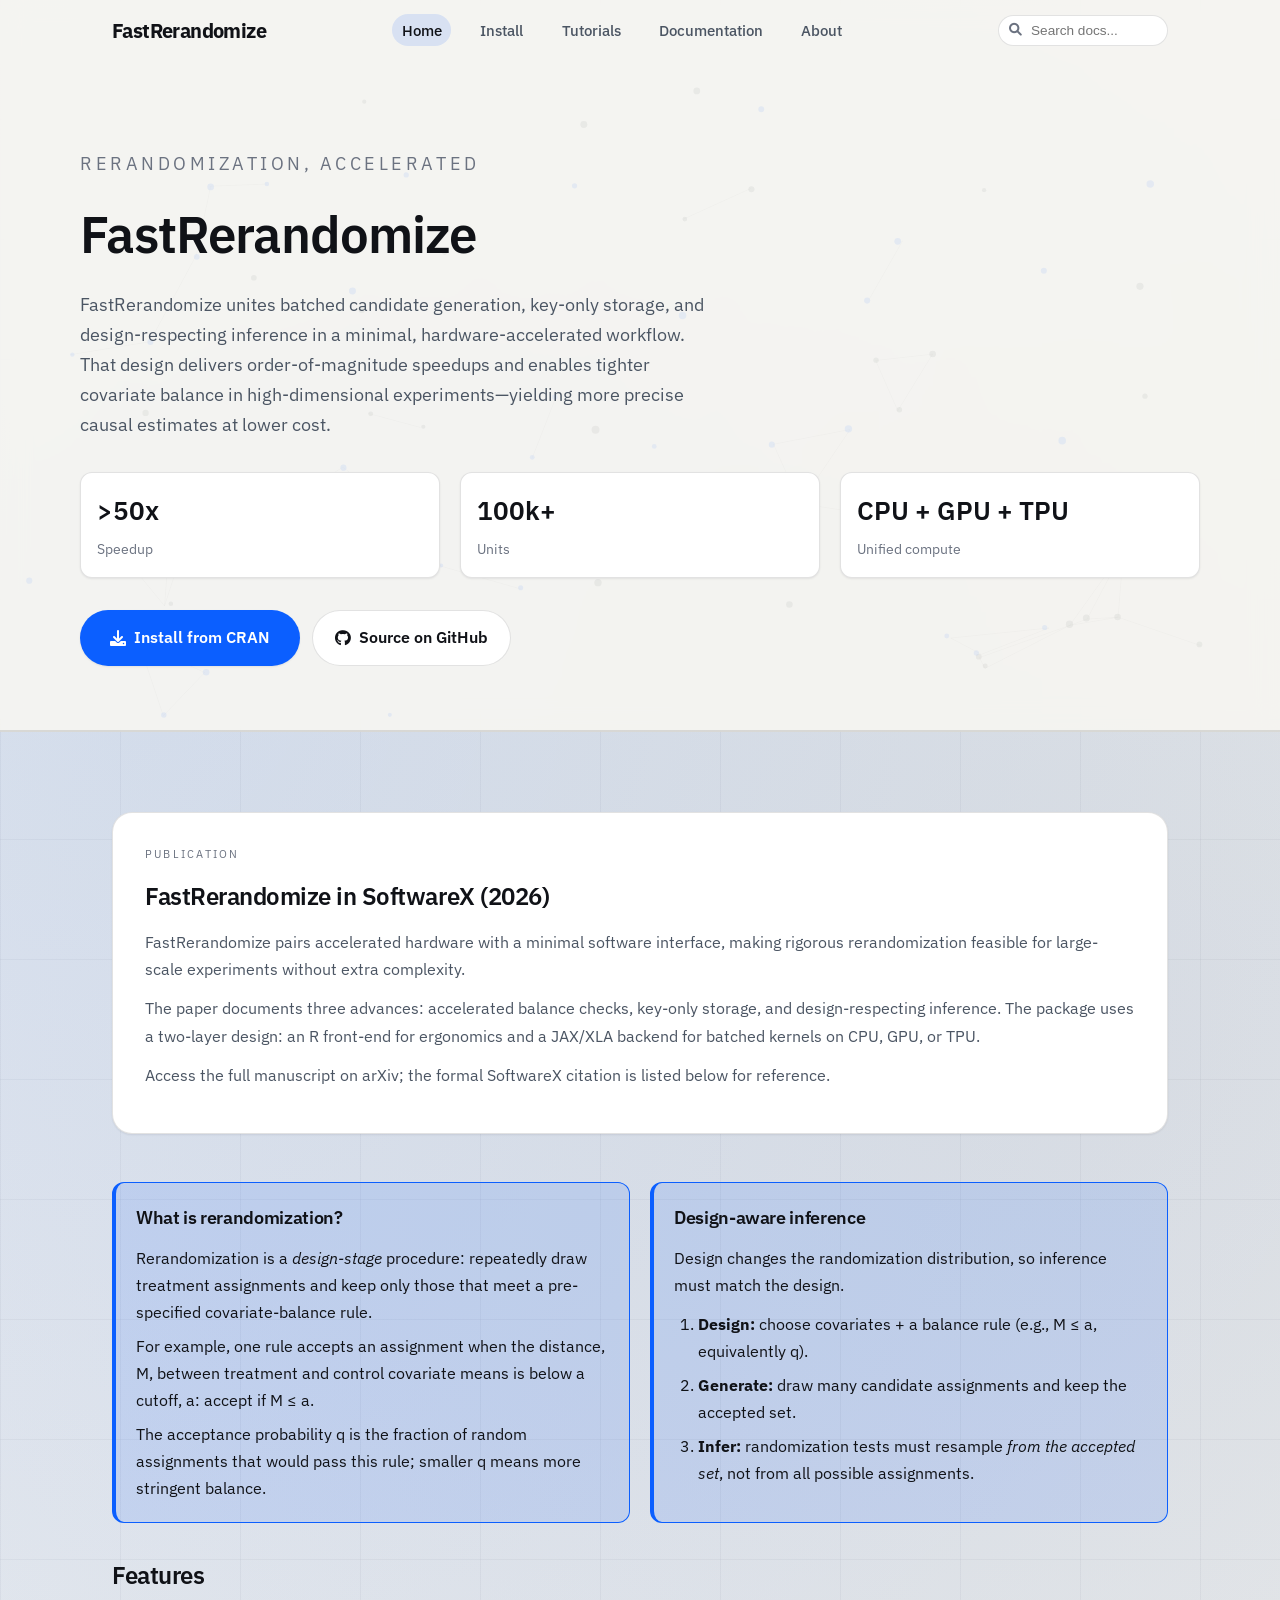
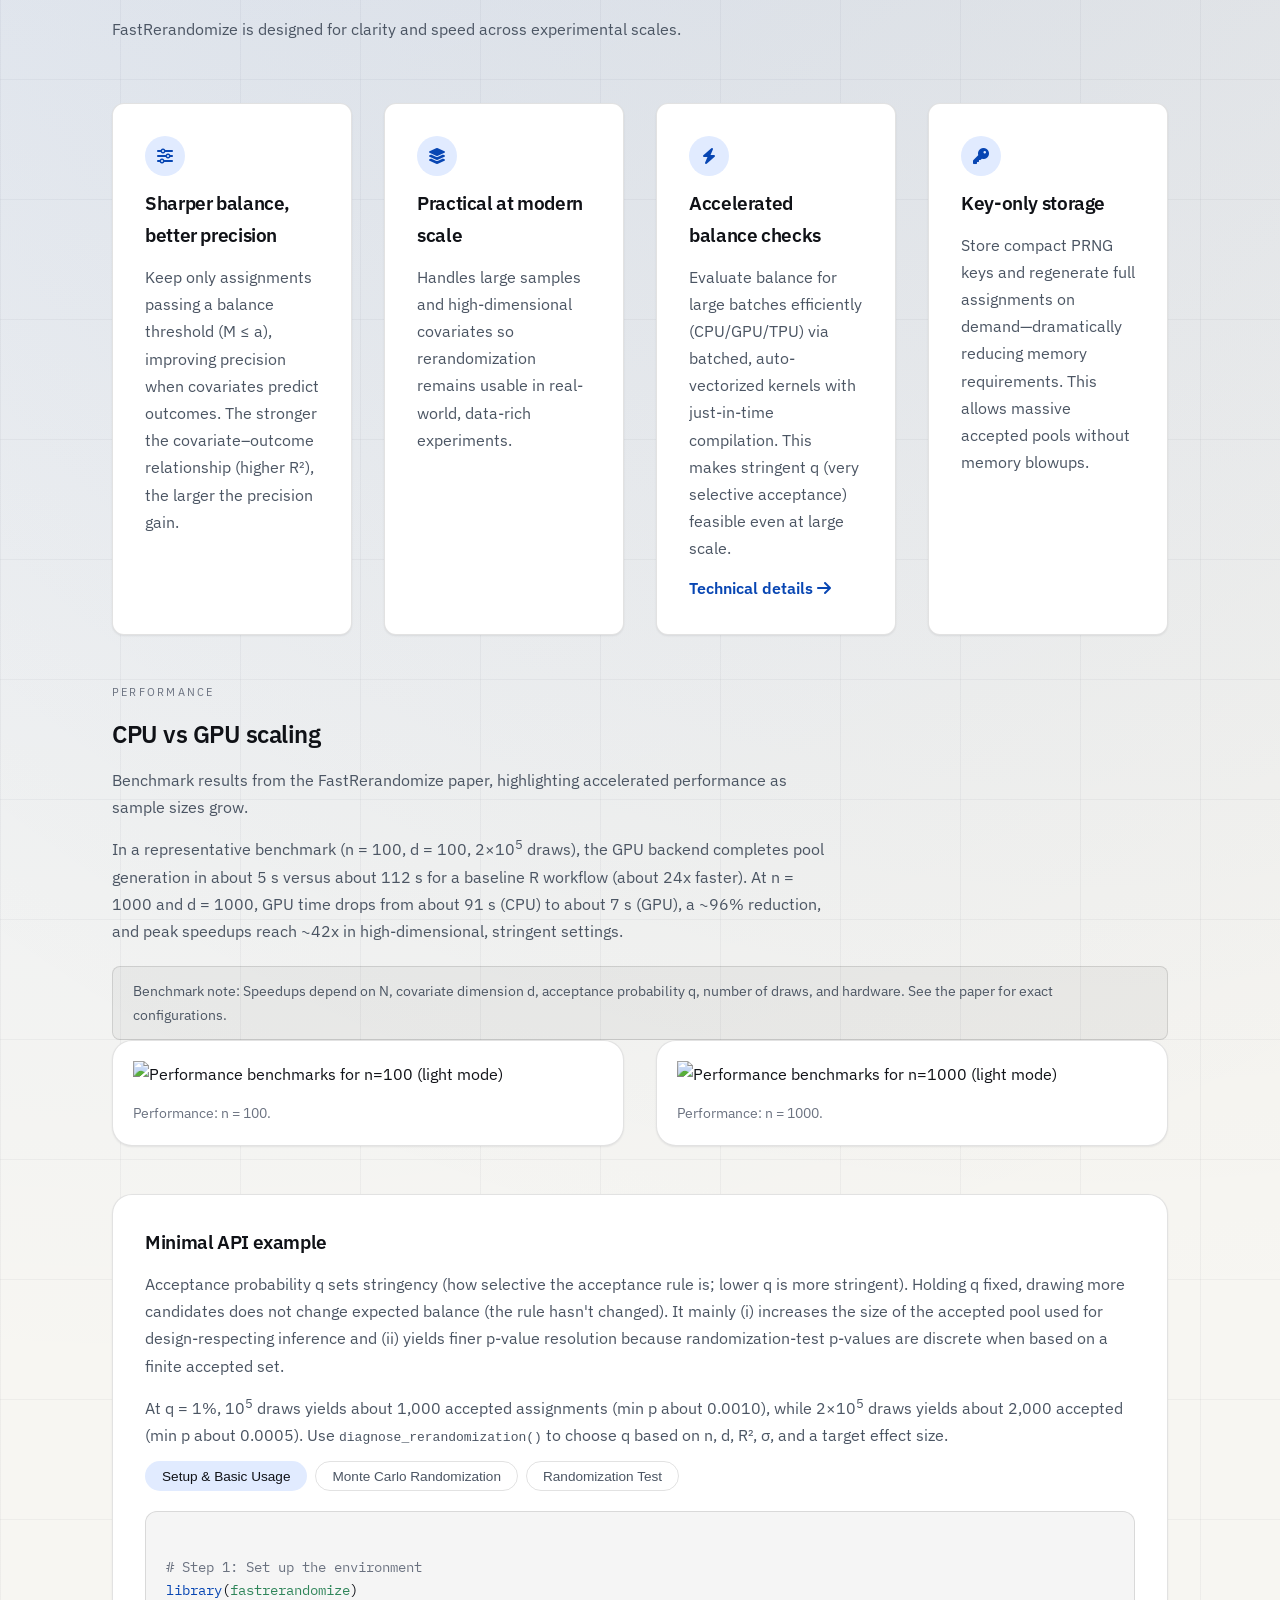
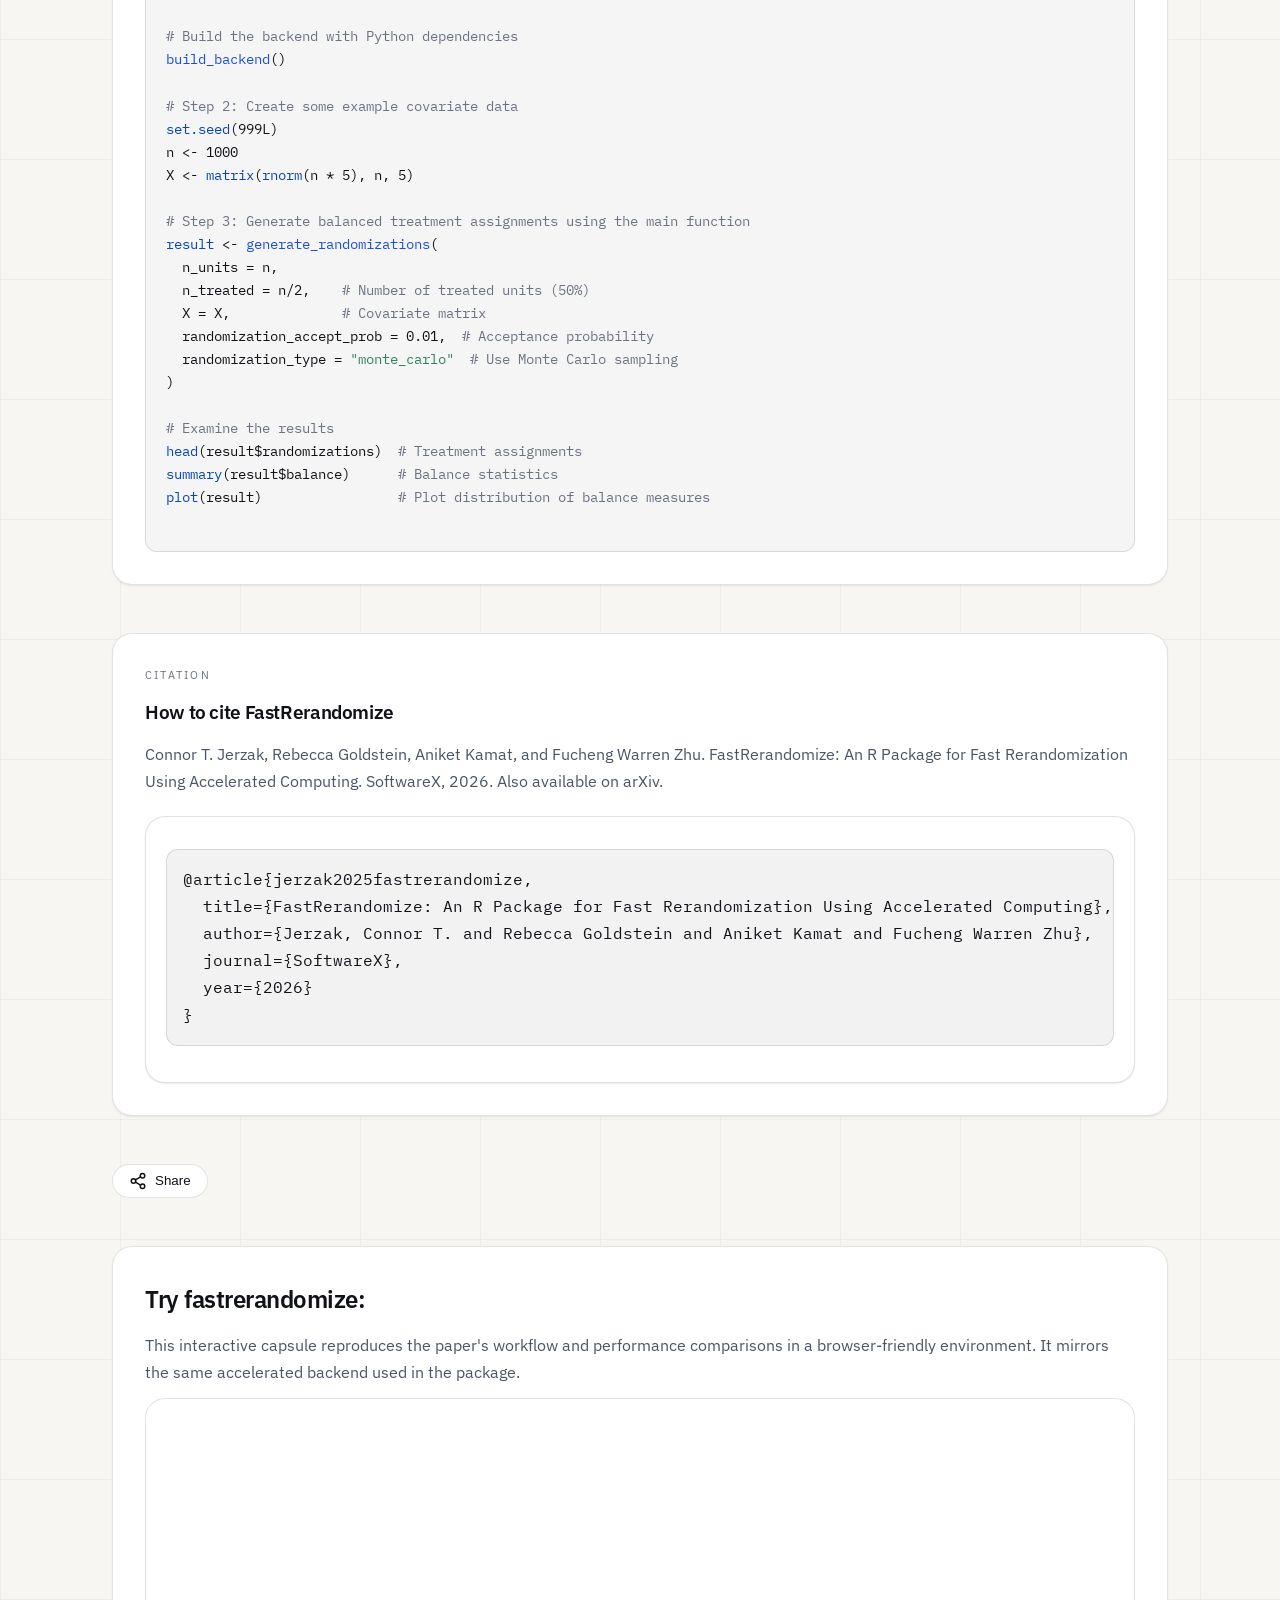
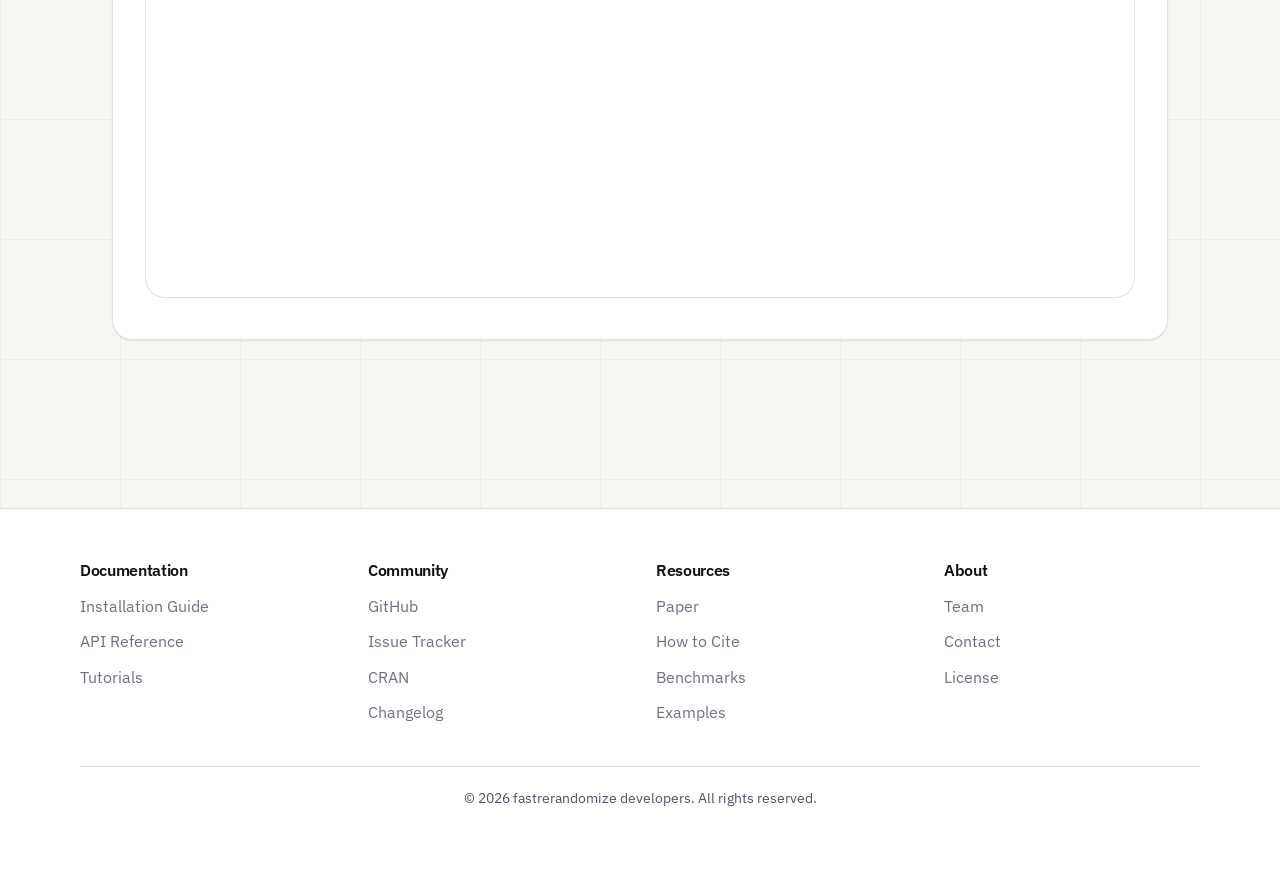
==== commit 6b9b27ed: "tweak main page" ====
--- a/index.html
+++ b/index.html
@@ -226,10 +226,7 @@
 <span class="code-keyword">library</span>(<span class="code-string">fastrerandomize</span>)
 
 <span class="code-comment"># Build the backend with Python dependencies</span>
-<span class="code-function">build_backend</span>(
-  conda_env = <span class="code-string">"fastrerandomize"</span>, 
-  conda = <span class="code-string">"auto"</span>
-)
+<span class="code-function">build_backend</span>()
 
 <span class="code-comment"># Step 2: Create some example covariate data</span>
 <span class="code-keyword">set.seed</span>(999L)
@@ -317,7 +314,6 @@
 <span class="code-keyword">test_result</span> <- <span class="code-function">randomization_test</span>(
   obsW = obsW,
   obsY = obsY,
-  X = X,
   candidate_randomizations = randomizations$randomizations,
   findFI = TRUE,   <span class="code-comment"># Calculate fiducial interval</span>
   alpha = 0.05     <span class="code-comment"># Significance level</span>
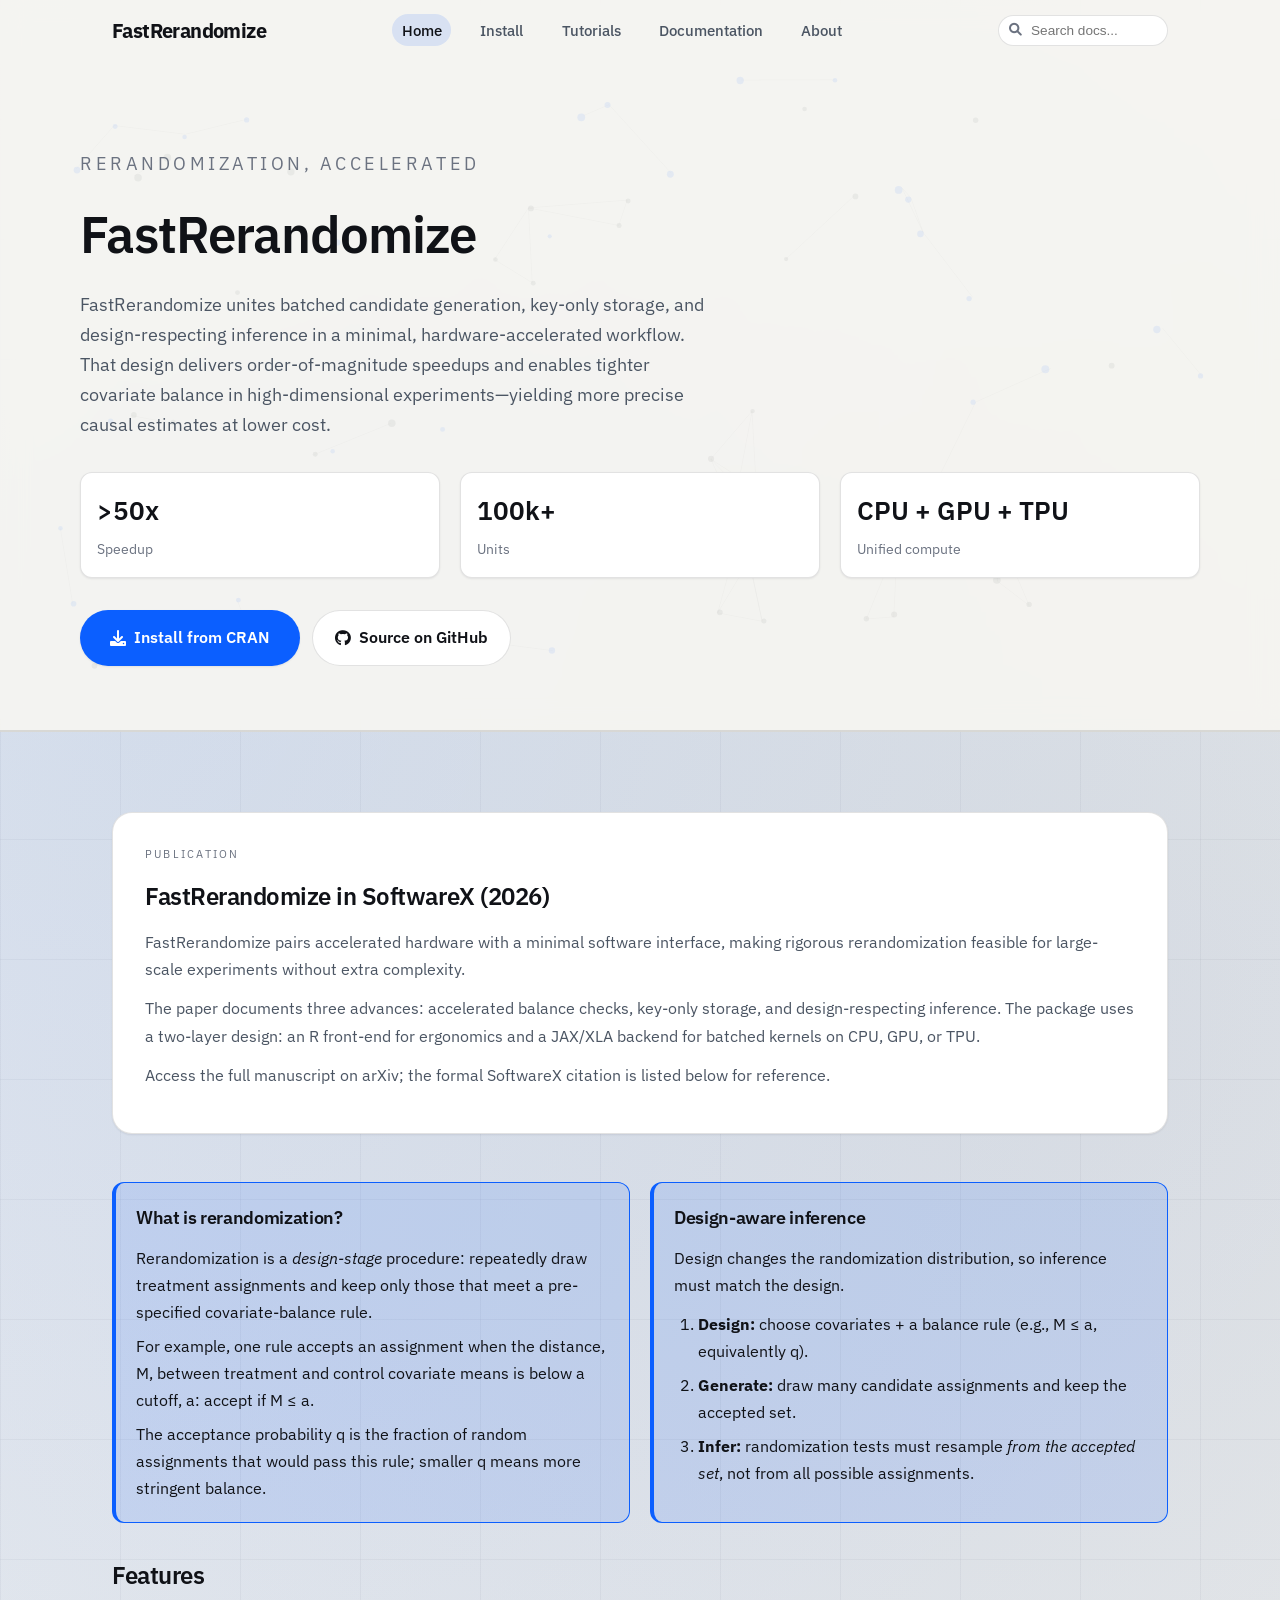
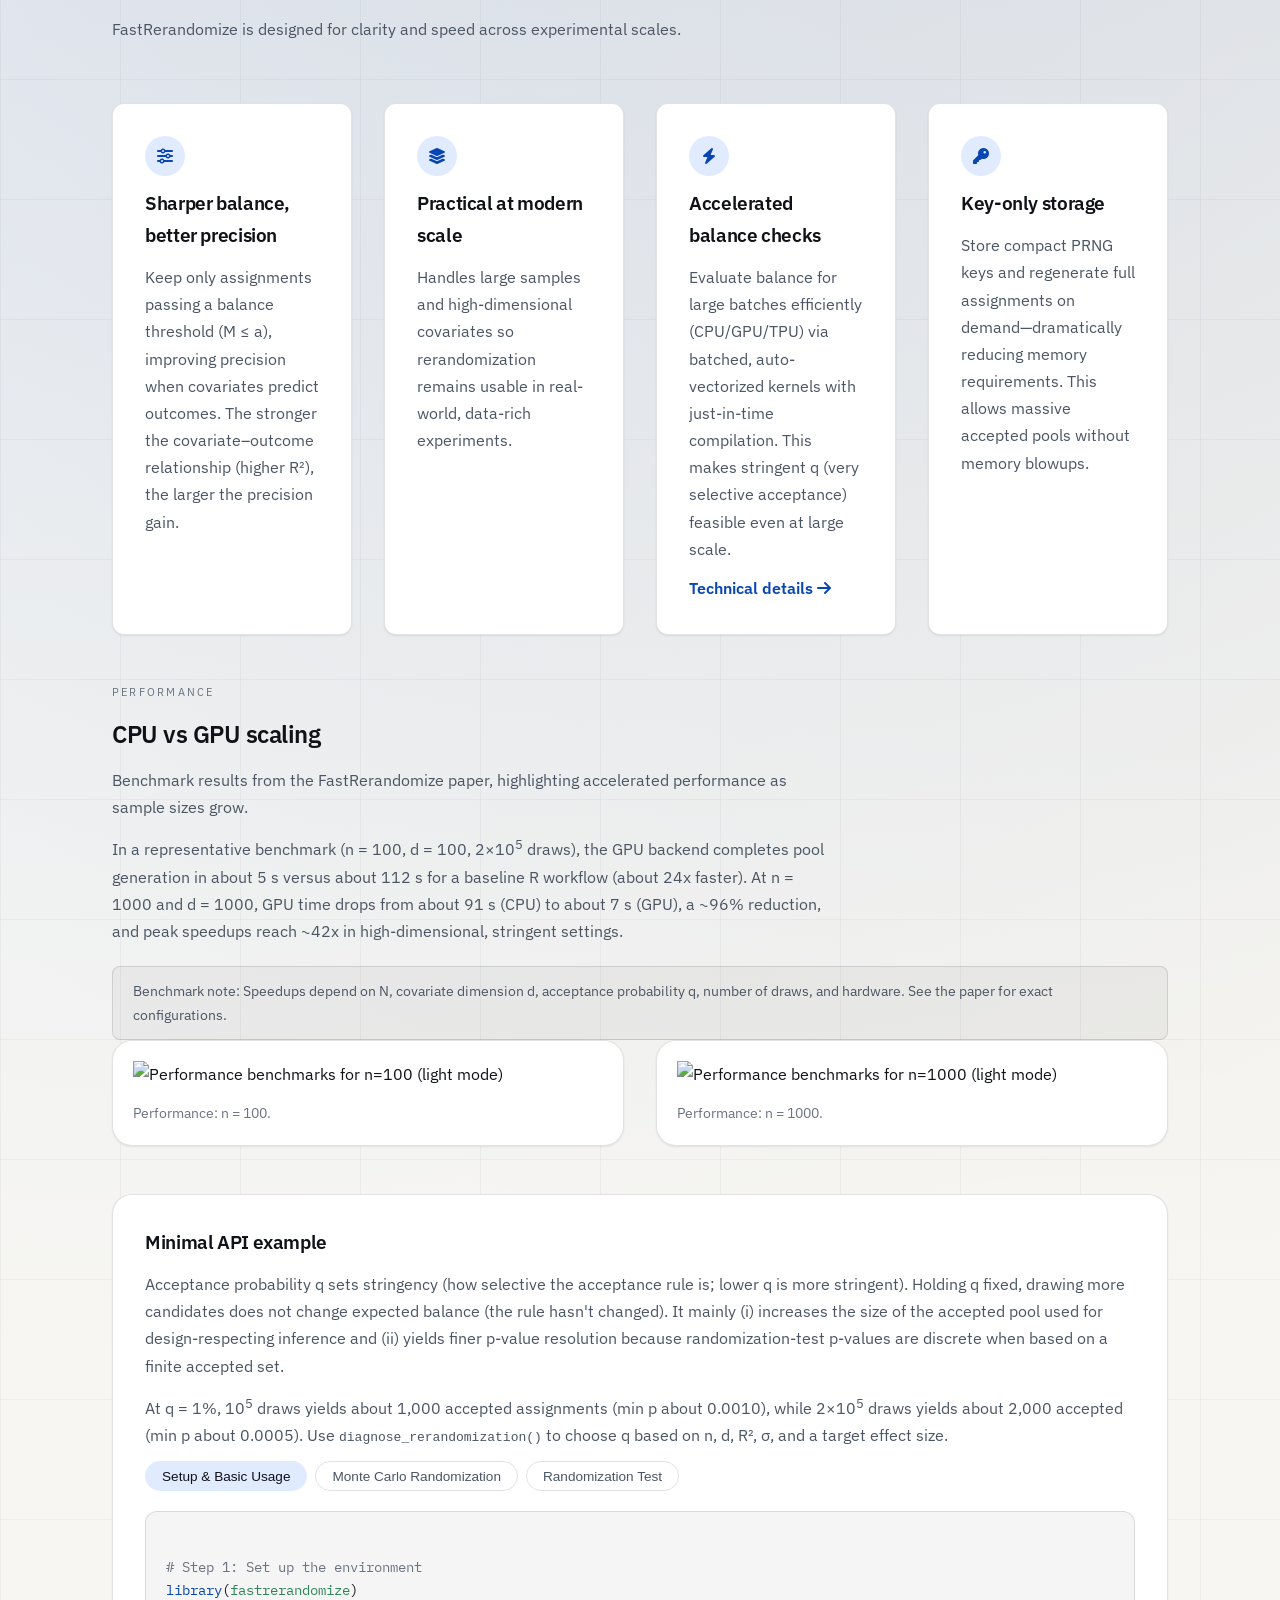
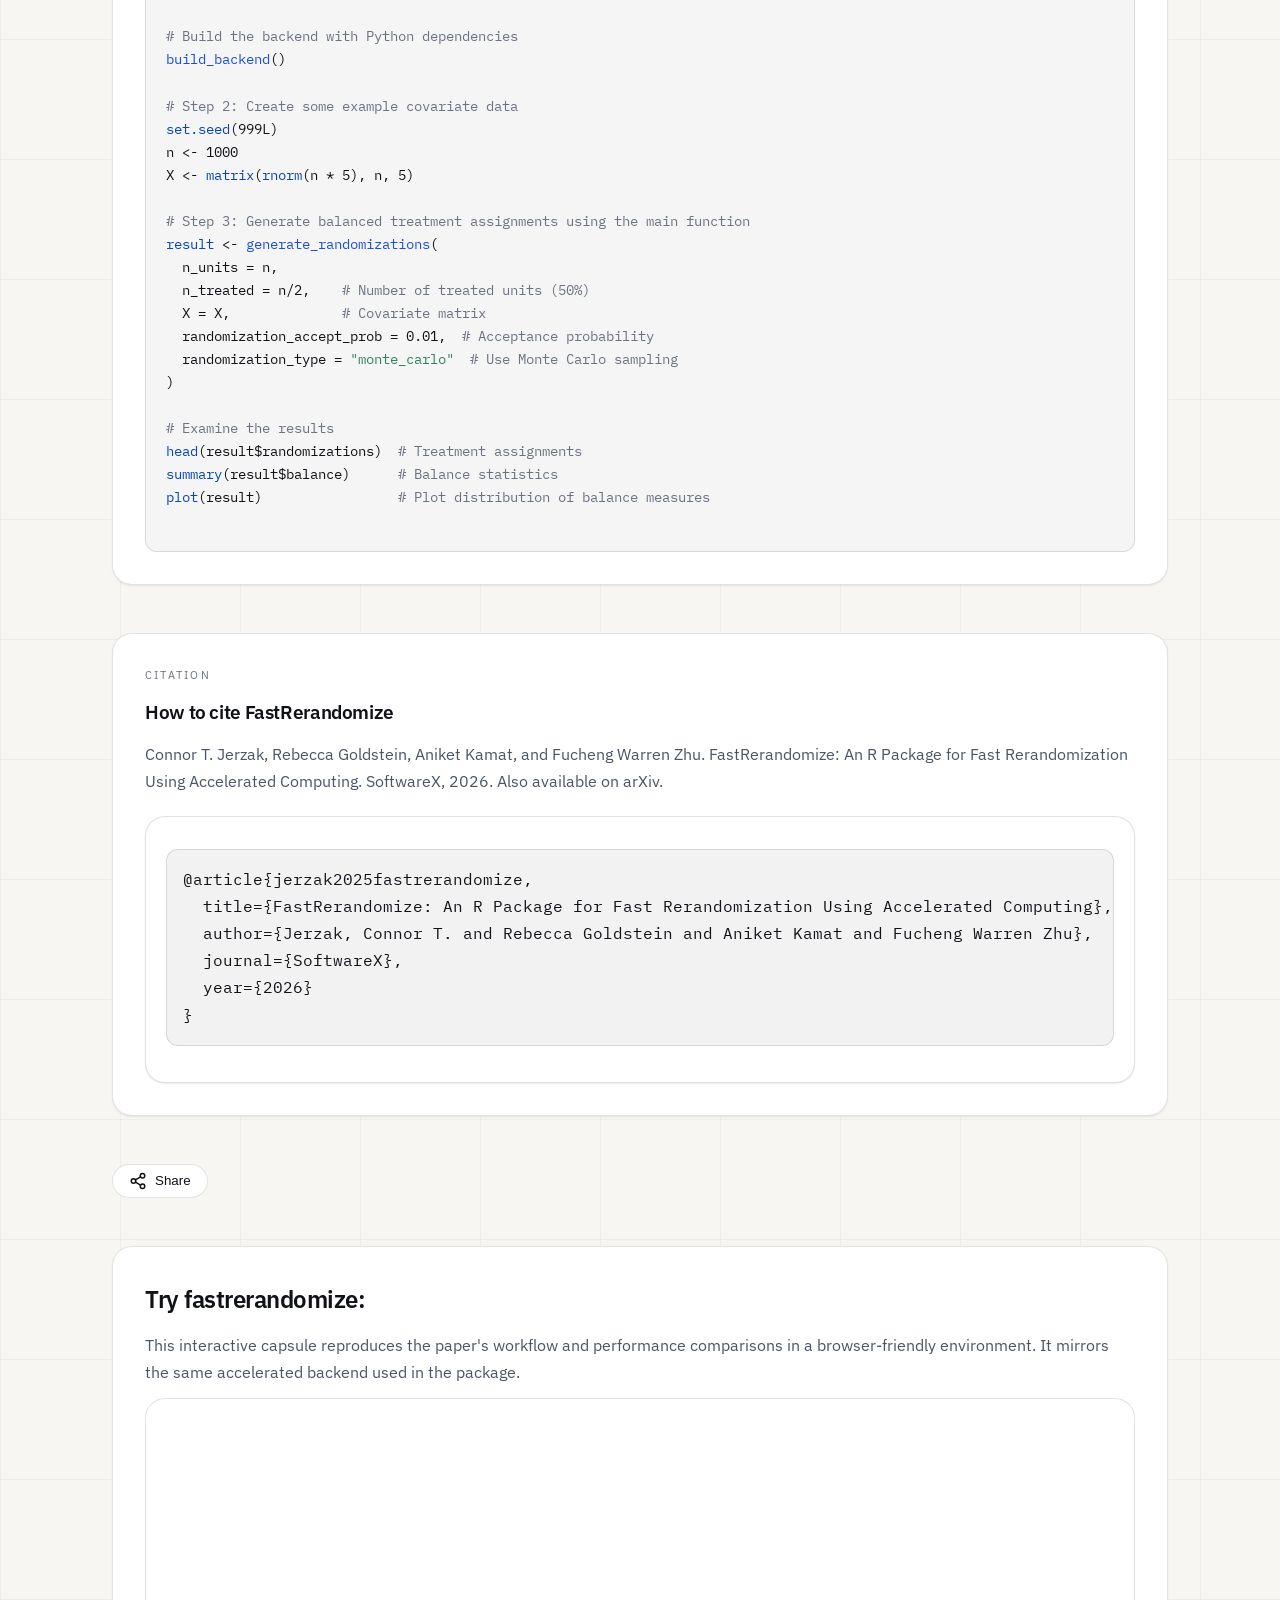
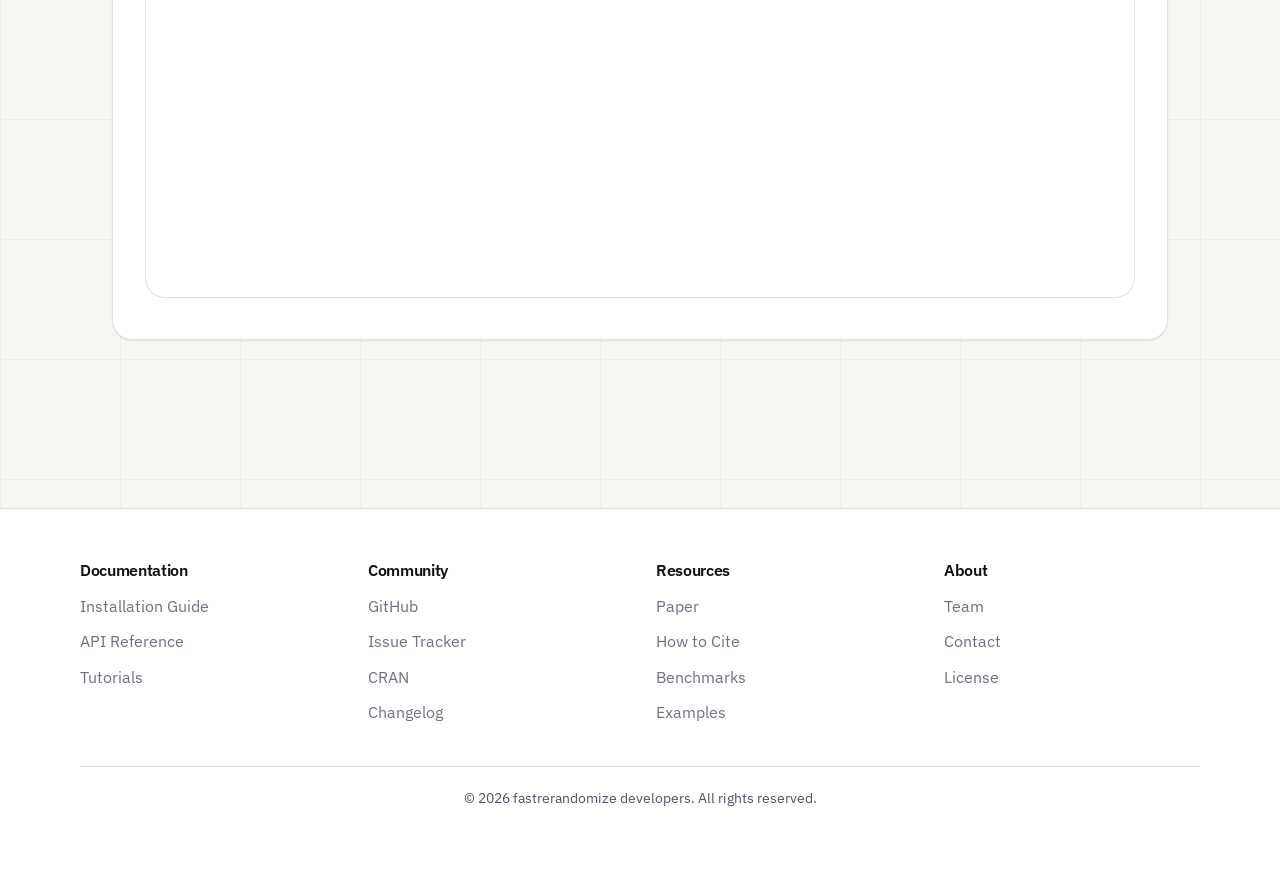
==== commit c6cbaff1: "tweak main page" ====
--- a/index.html
+++ b/index.html
@@ -4,11 +4,6 @@
   <meta charset="UTF-8" />
   <meta name="viewport" content="width=device-width, initial-scale=1.0"/>
   <title>fastrerandomize - Fast Rerandomization Using Accelerated Computing</title>
-  
-    <!-- Google Fonts: IBM Plex Sans + IBM Plex Mono -->
-  <link rel="preconnect" href="https://fonts.gstatic.com"/>
-  <link href="https://fonts.googleapis.com/css2?family=IBM+Plex+Sans:wght@300;400;500;600&family=IBM+Plex+Mono:wght@400;500&display=swap" rel="stylesheet"/>
-
   
   <!-- Font Awesome Icons -->
   <link rel="stylesheet" href="https://cdnjs.cloudflare.com/ajax/libs/font-awesome/6.0.0/css/all.min.css"/>
--- a/styles.css
+++ b/styles.css
@@ -1,3 +1,5 @@
+@import url("https://fonts.googleapis.com/css2?family=IBM+Plex+Sans:wght@300;400;500;600;700&family=IBM+Plex+Mono:wght@400;500&display=swap");
+
 :root {
   --paper: #f7f6f2;
   --paper-strong: #ffffff;
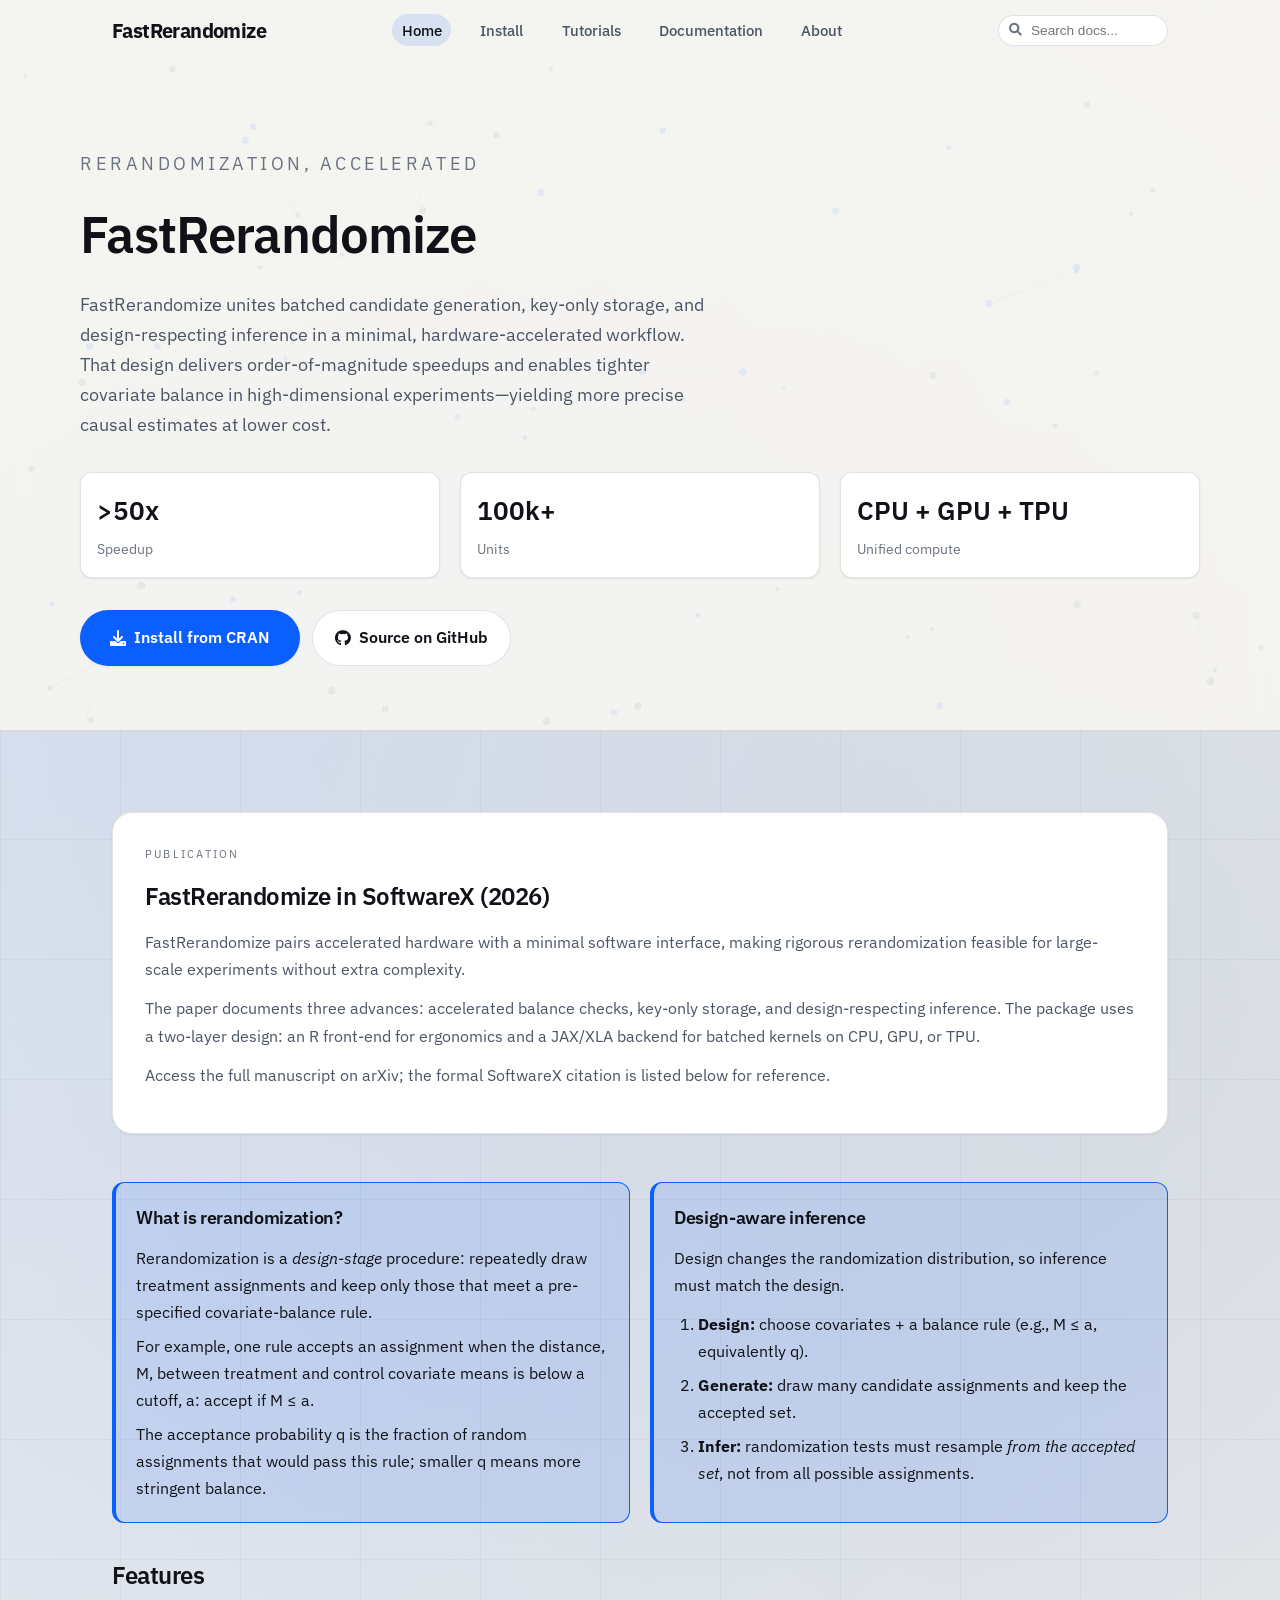
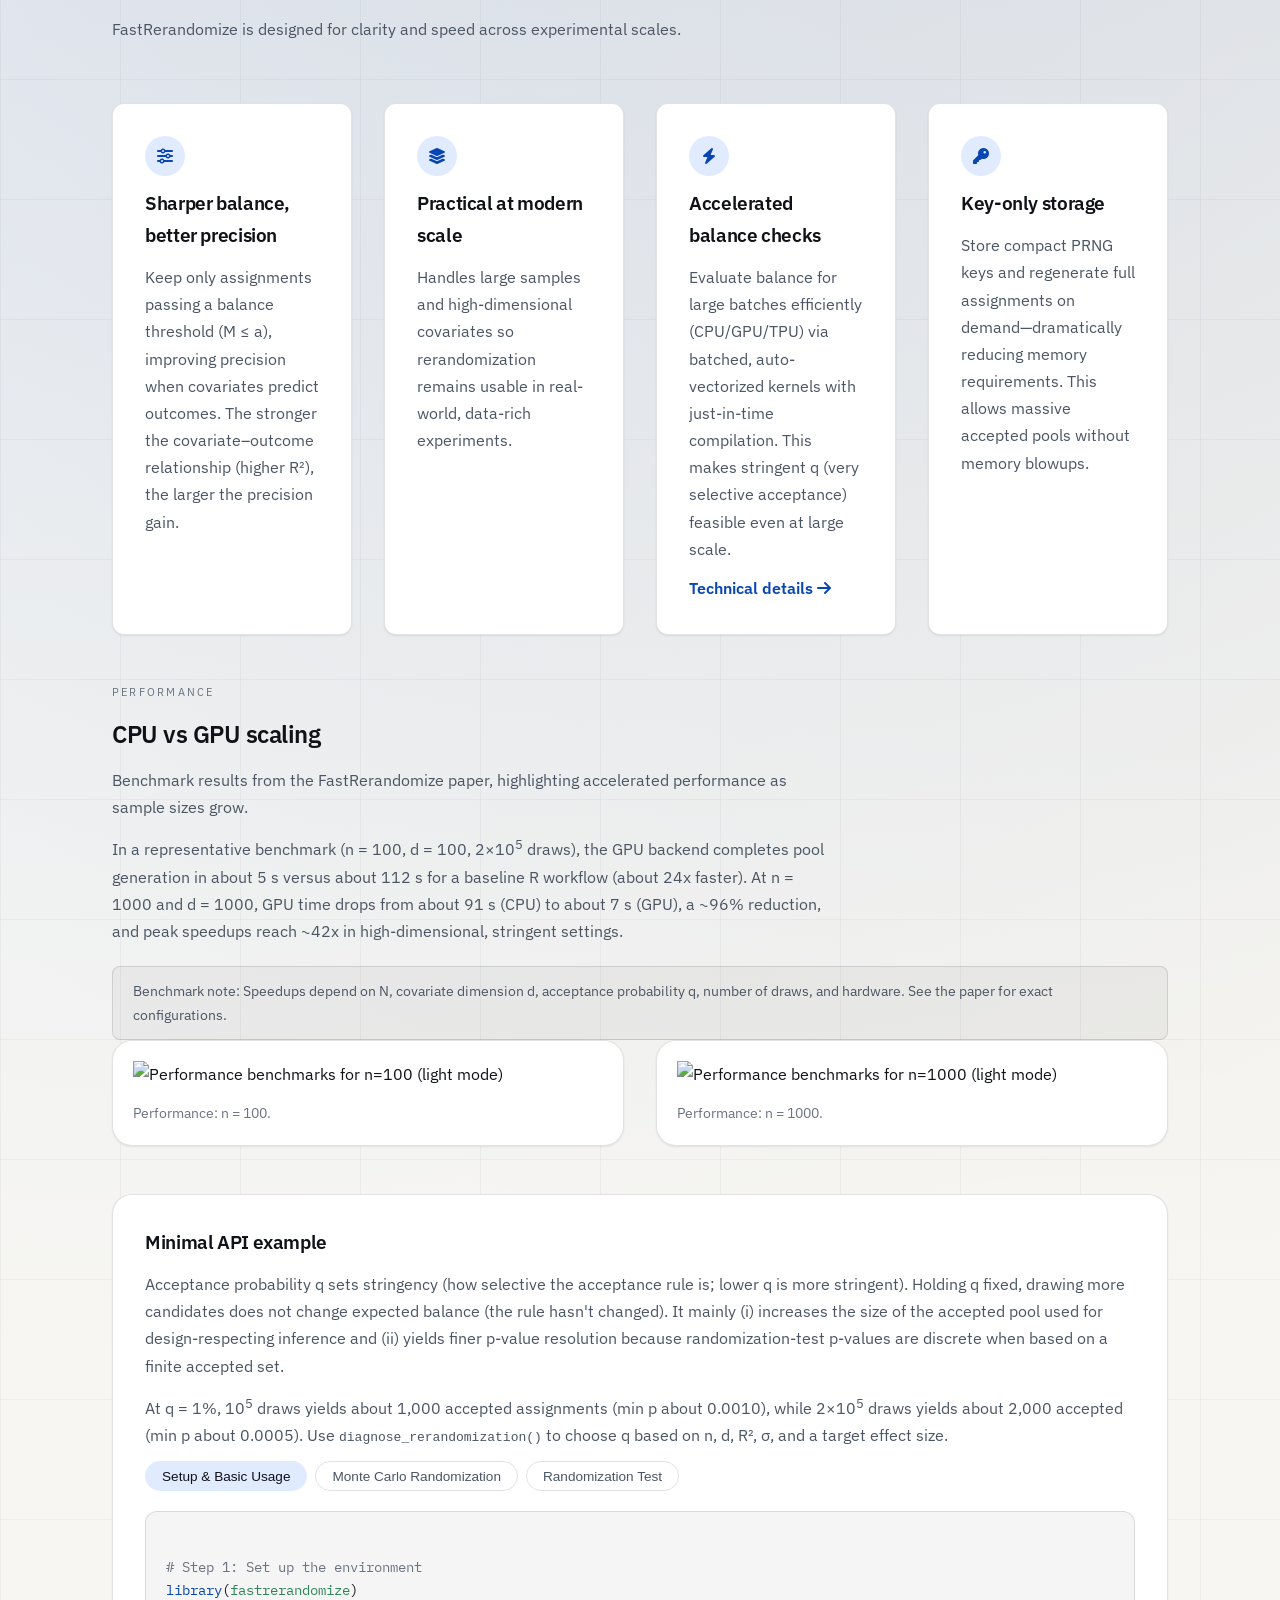
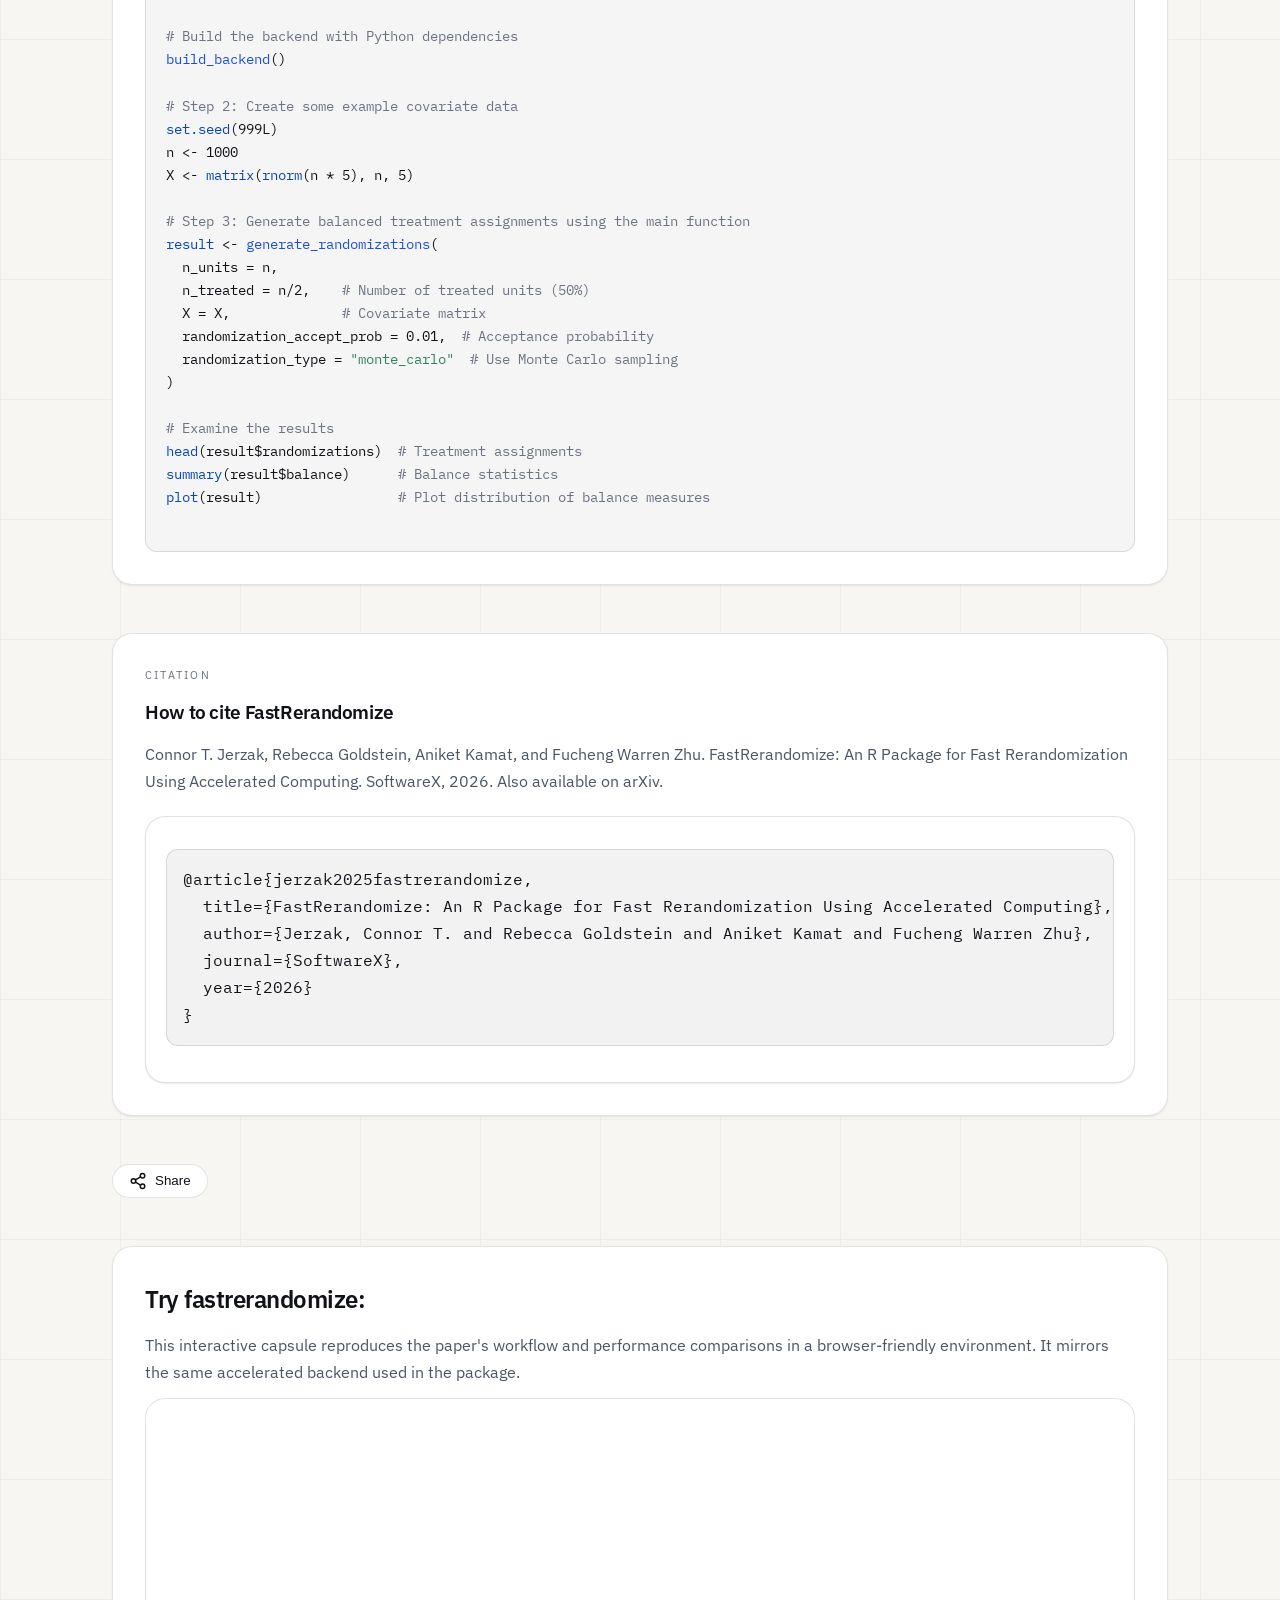
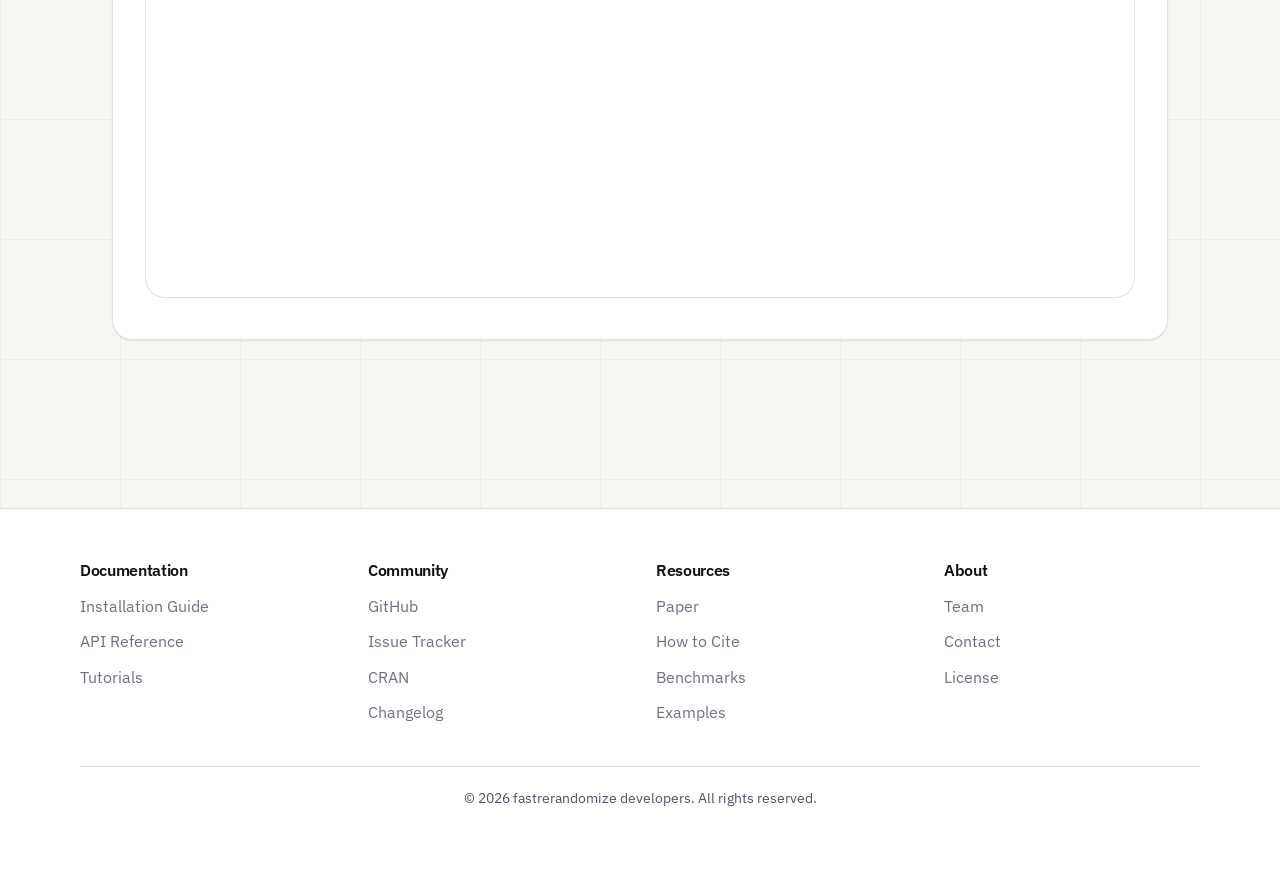
==== commit a63dd53c: "tweak main page" ====
--- a/index.html
+++ b/index.html
@@ -3,7 +3,7 @@
 <head>
   <meta charset="UTF-8" />
   <meta name="viewport" content="width=device-width, initial-scale=1.0"/>
-  <title>fastrerandomize - Fast Rerandomization Using Accelerated Computing</title>
+  <title>FastRerandomize - Fast Rerandomization Using Accelerated Computing</title>
   
   <!-- Font Awesome Icons -->
   <link rel="stylesheet" href="https://cdnjs.cloudflare.com/ajax/libs/font-awesome/6.0.0/css/all.min.css"/>
@@ -465,7 +465,7 @@
 
       shareBtn.addEventListener('click', function() {
         const currentURL = window.location.href;
-        const pageTitle  = document.title || 'fastrerandomize - Fast Rerandomization Using Accelerated Computing';
+        const pageTitle  = document.title || 'FastRerandomize - Fast Rerandomization Using Accelerated Computing';
 
         if (navigator.share) {
           navigator.share({
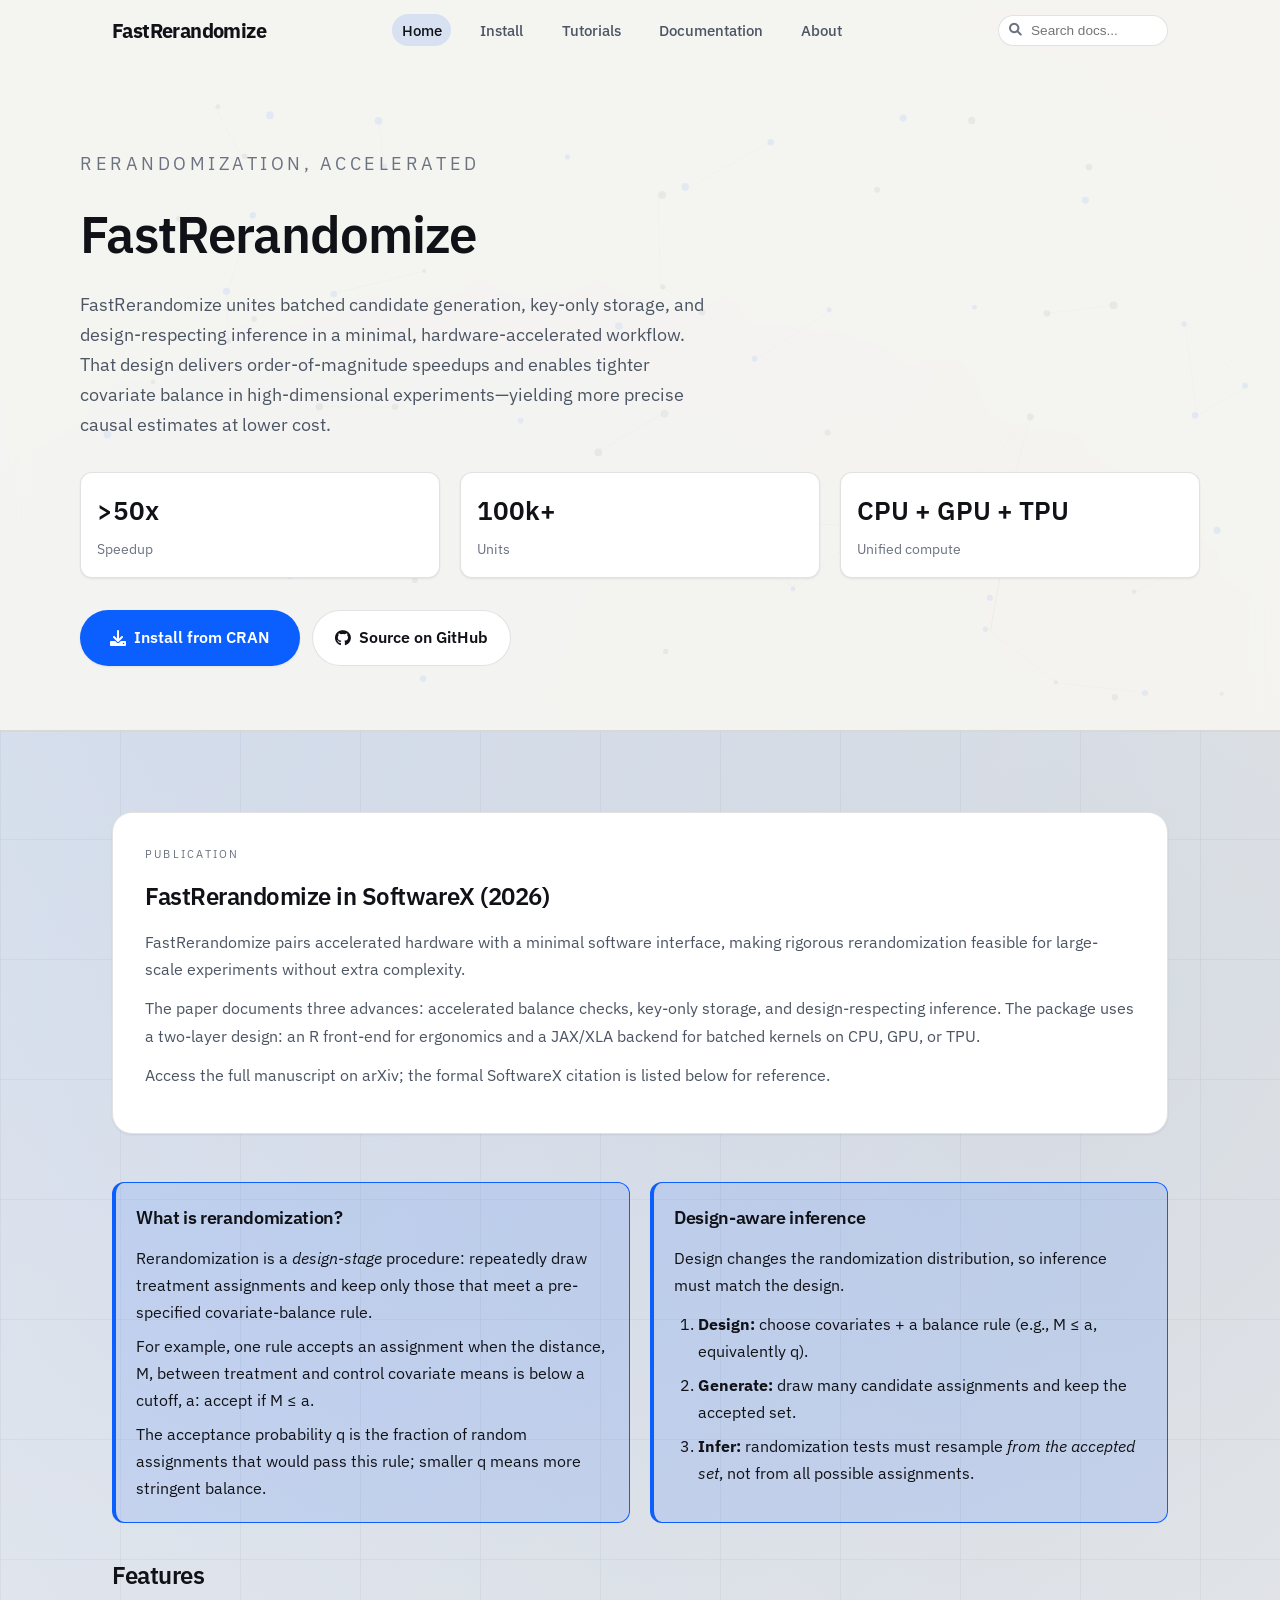
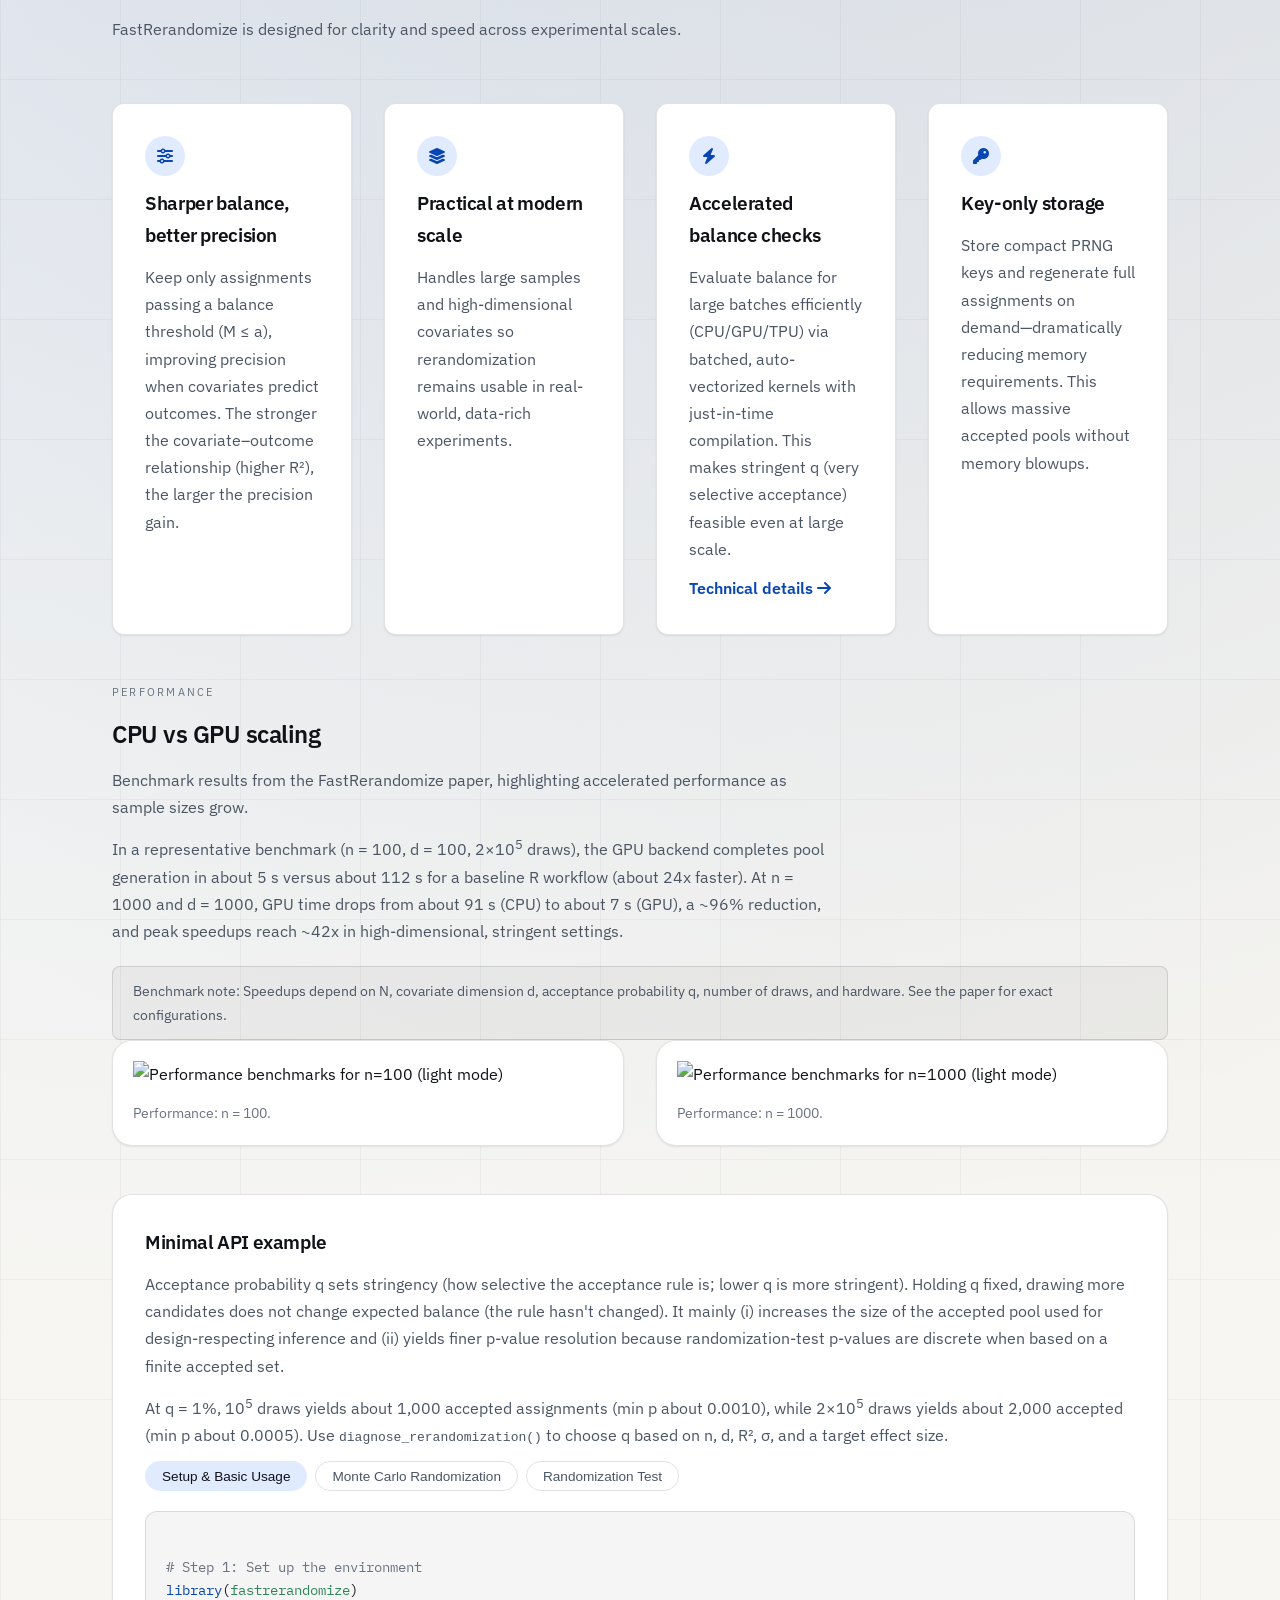
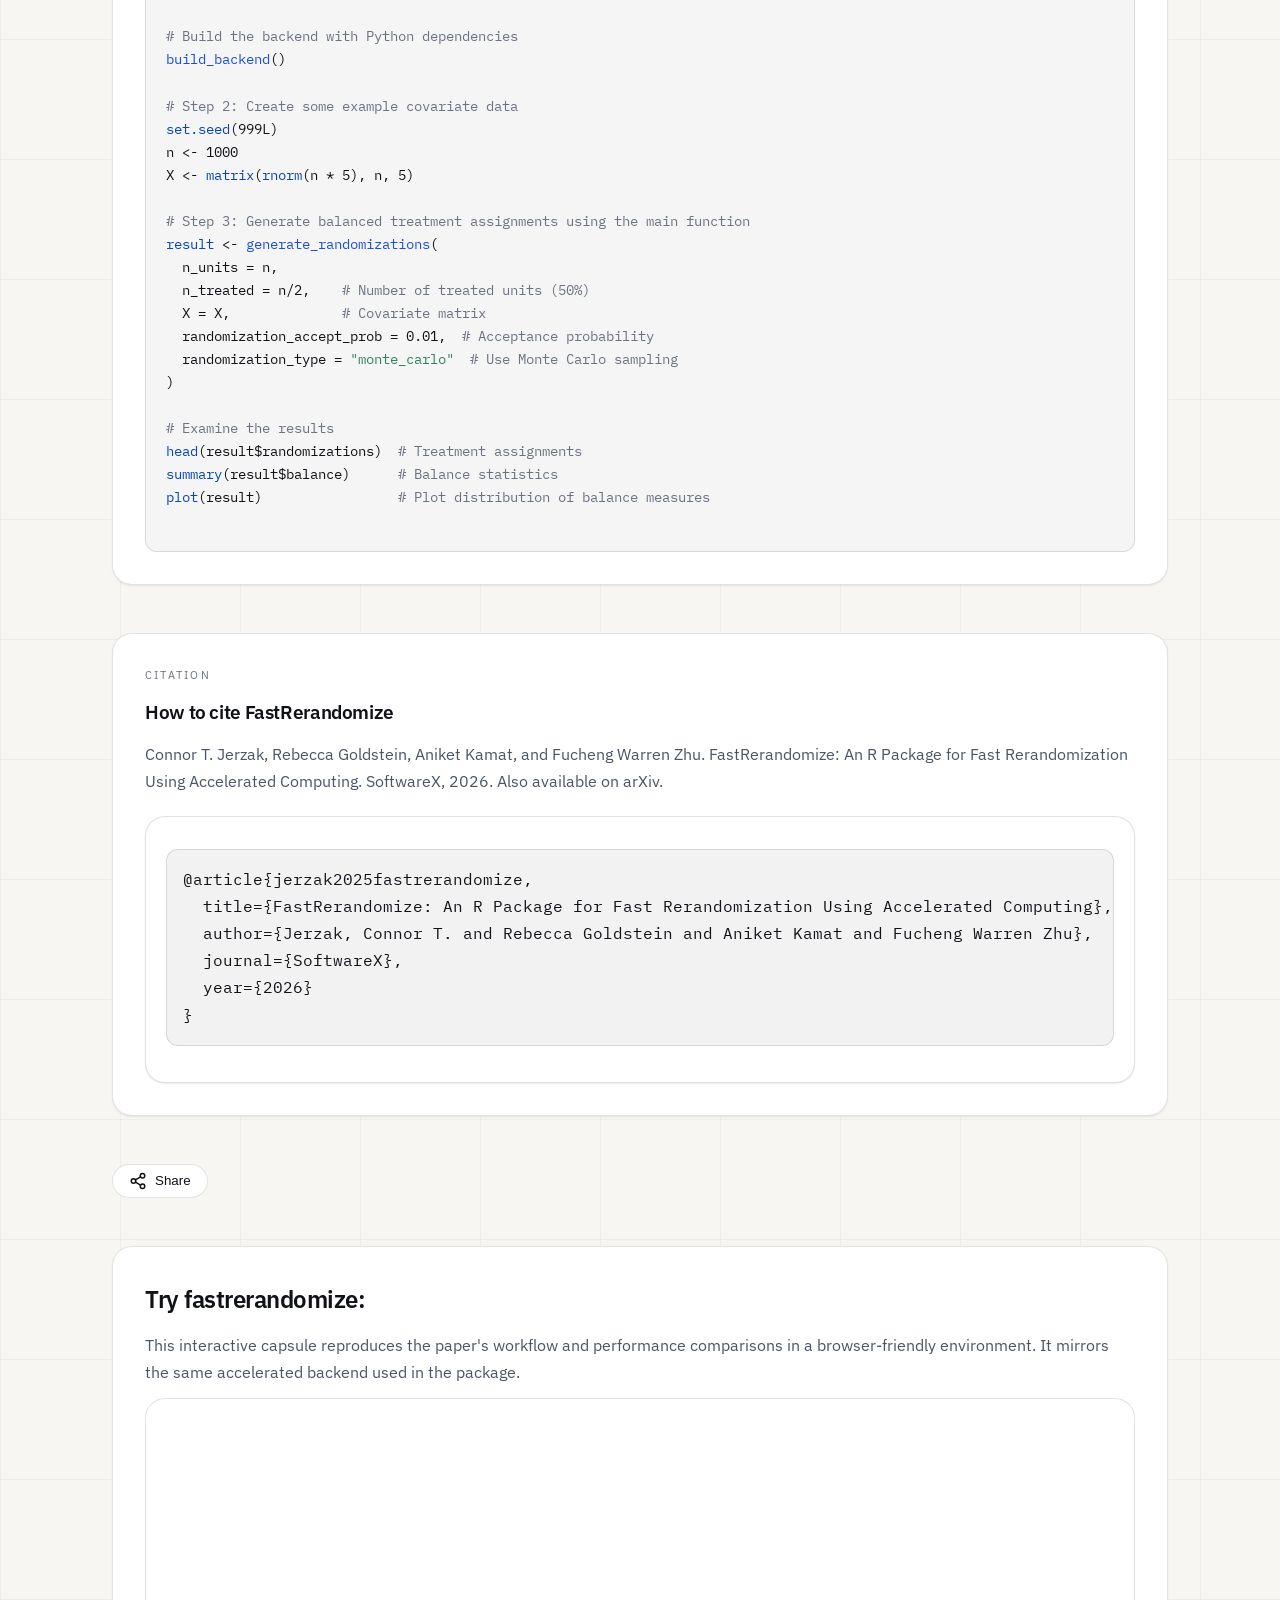
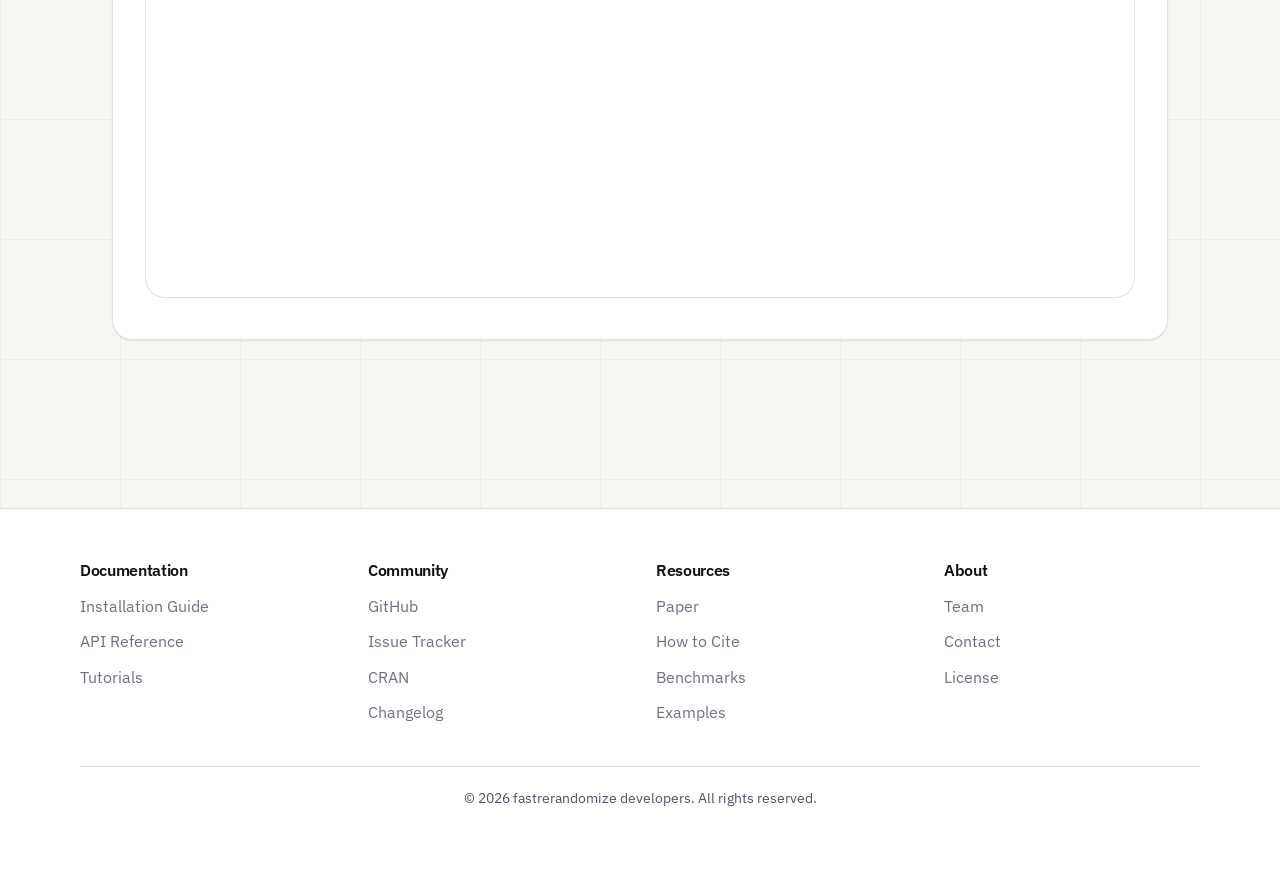
==== commit 8c47d440: "tweak main page" ====
--- a/index.html
+++ b/index.html
@@ -4,6 +4,7 @@
   <meta charset="UTF-8" />
   <meta name="viewport" content="width=device-width, initial-scale=1.0"/>
   <title>FastRerandomize - Fast Rerandomization Using Accelerated Computing</title>
+  <link rel="icon" type="image/png" href="figures/FRR_logo.png" />
   
   <!-- Font Awesome Icons -->
   <link rel="stylesheet" href="https://cdnjs.cloudflare.com/ajax/libs/font-awesome/6.0.0/css/all.min.css"/>
@@ -249,7 +250,7 @@
 <span class="code-keyword">library</span>(<span class="code-string">fastrerandomize</span>)
 
 <span class="code-comment"># Create example data with many covariates</span>
-<span class="code-keyword">set.seed</span>(42)
+<span class="code-keyword">set.seed</span>(987)
 n <- 5000
 p <- 20
 X <- <span class="code-keyword">matrix</span>(<span class="code-keyword">rnorm</span>(n * p), n, p)
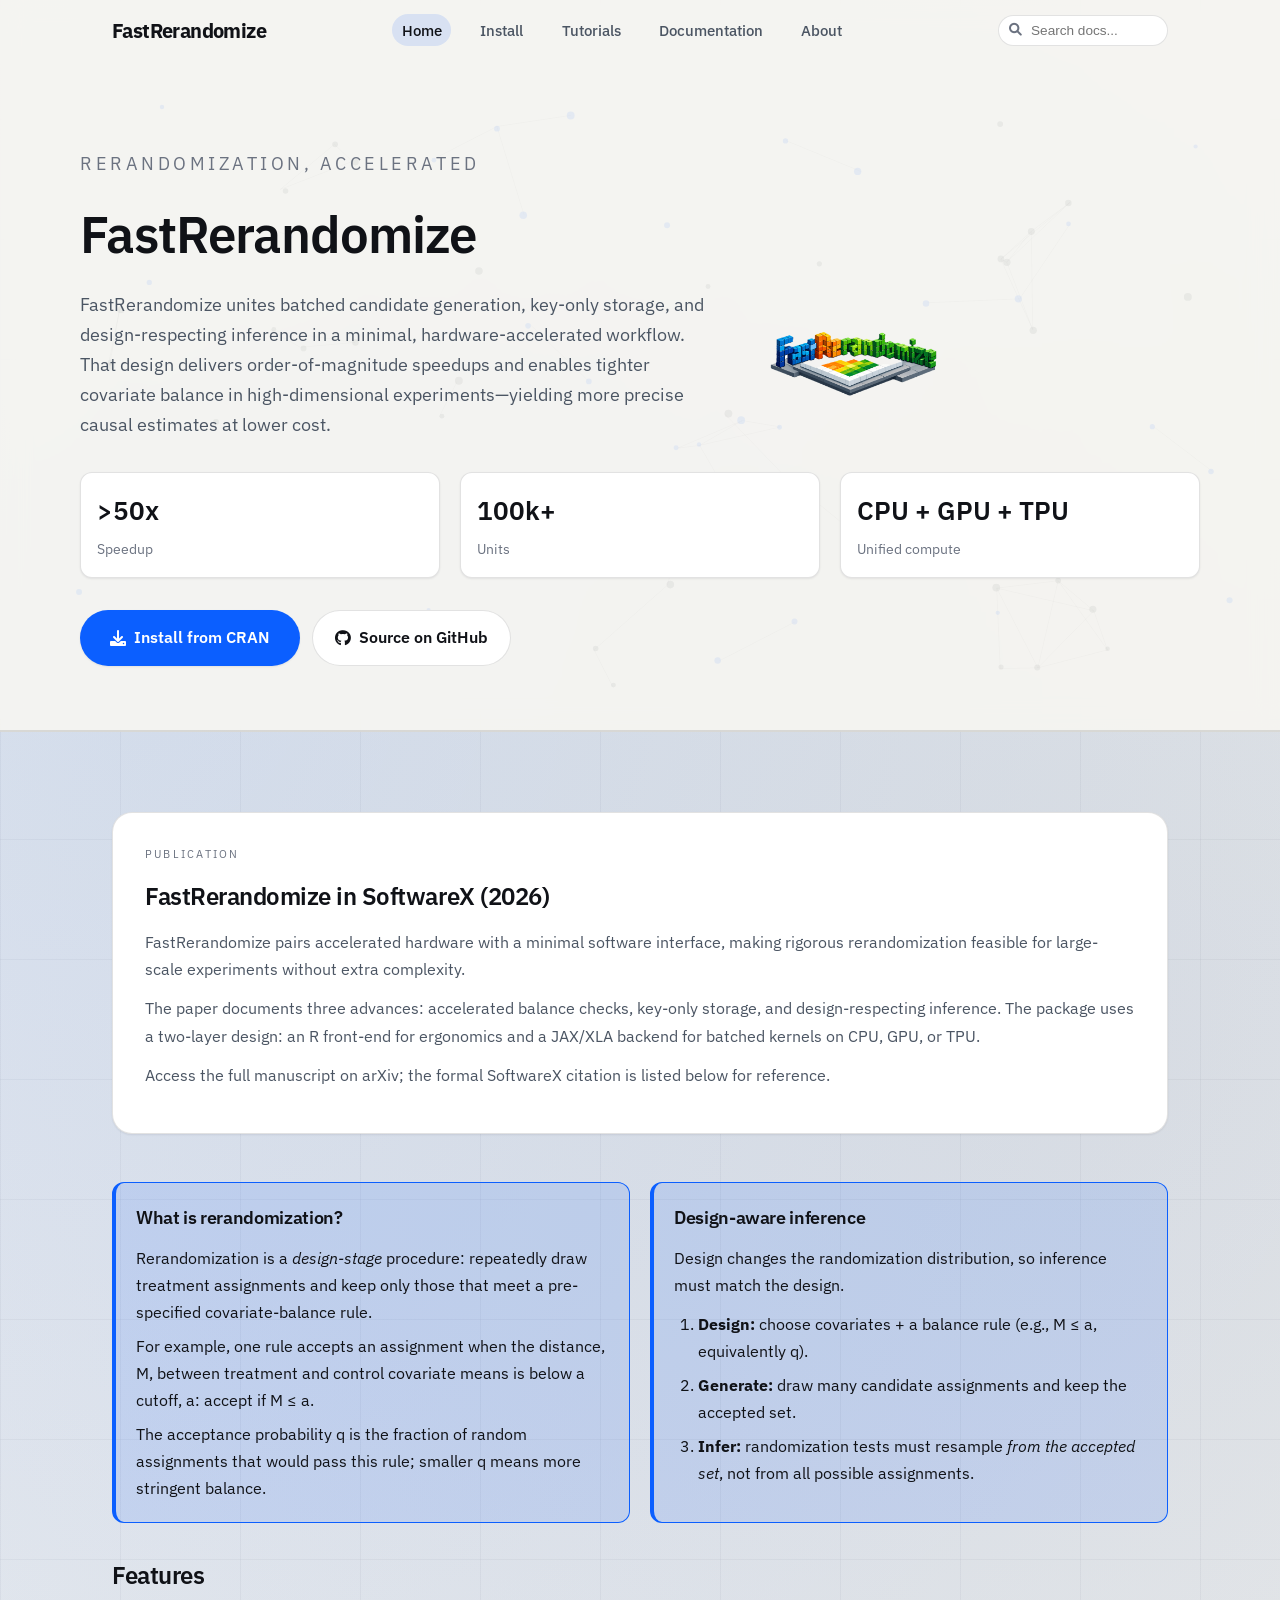
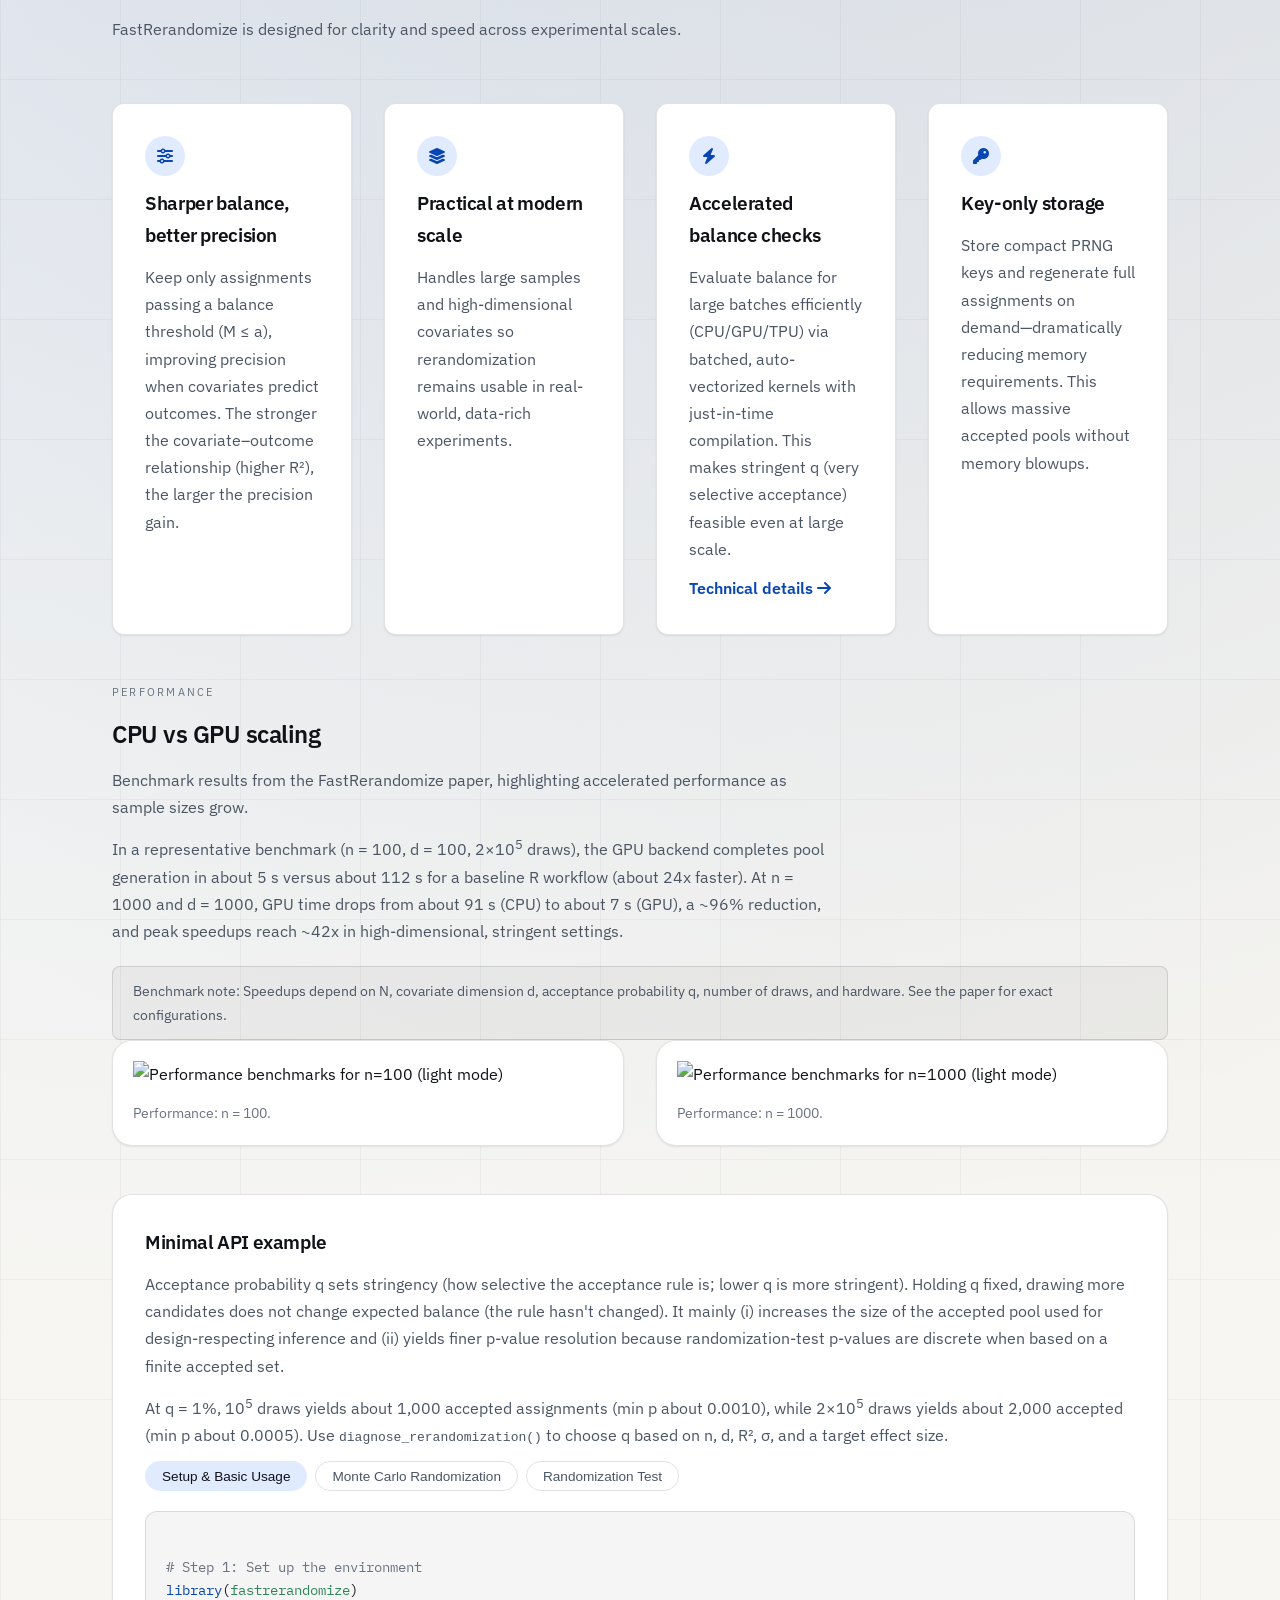
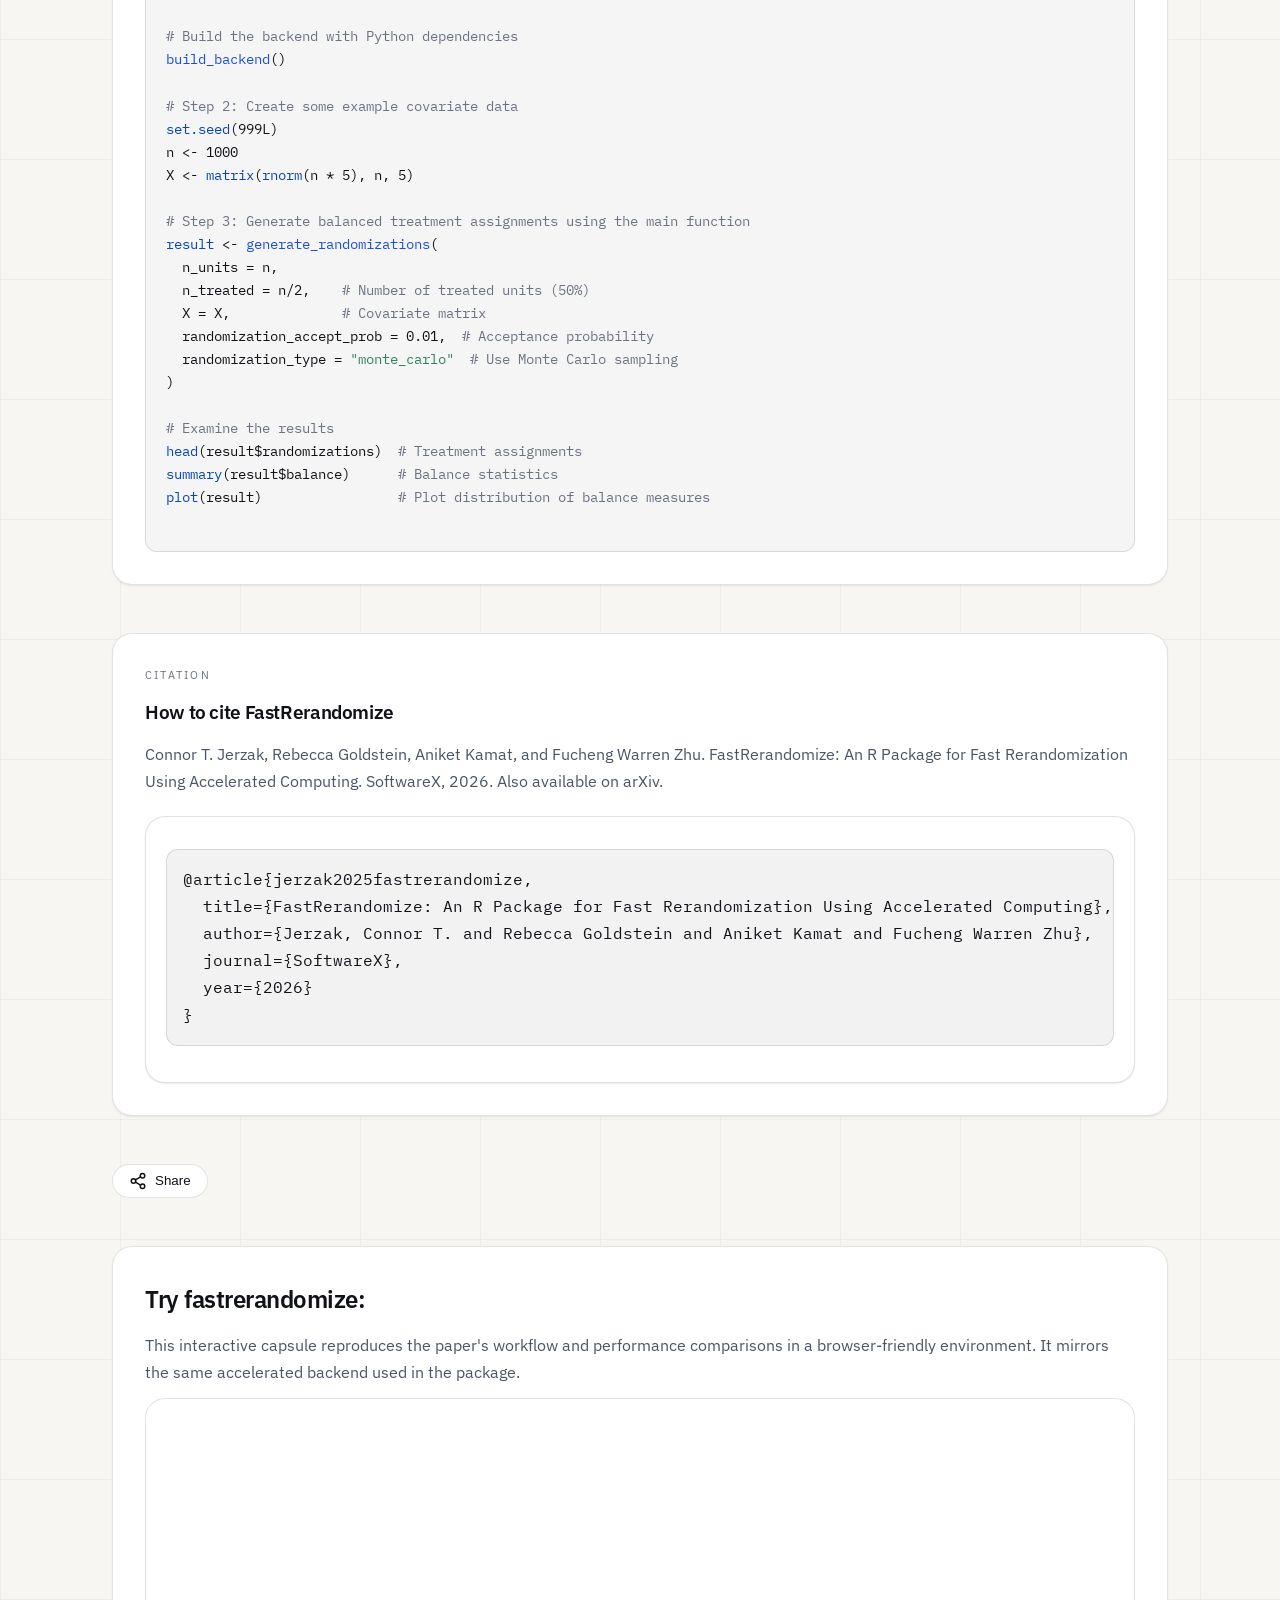
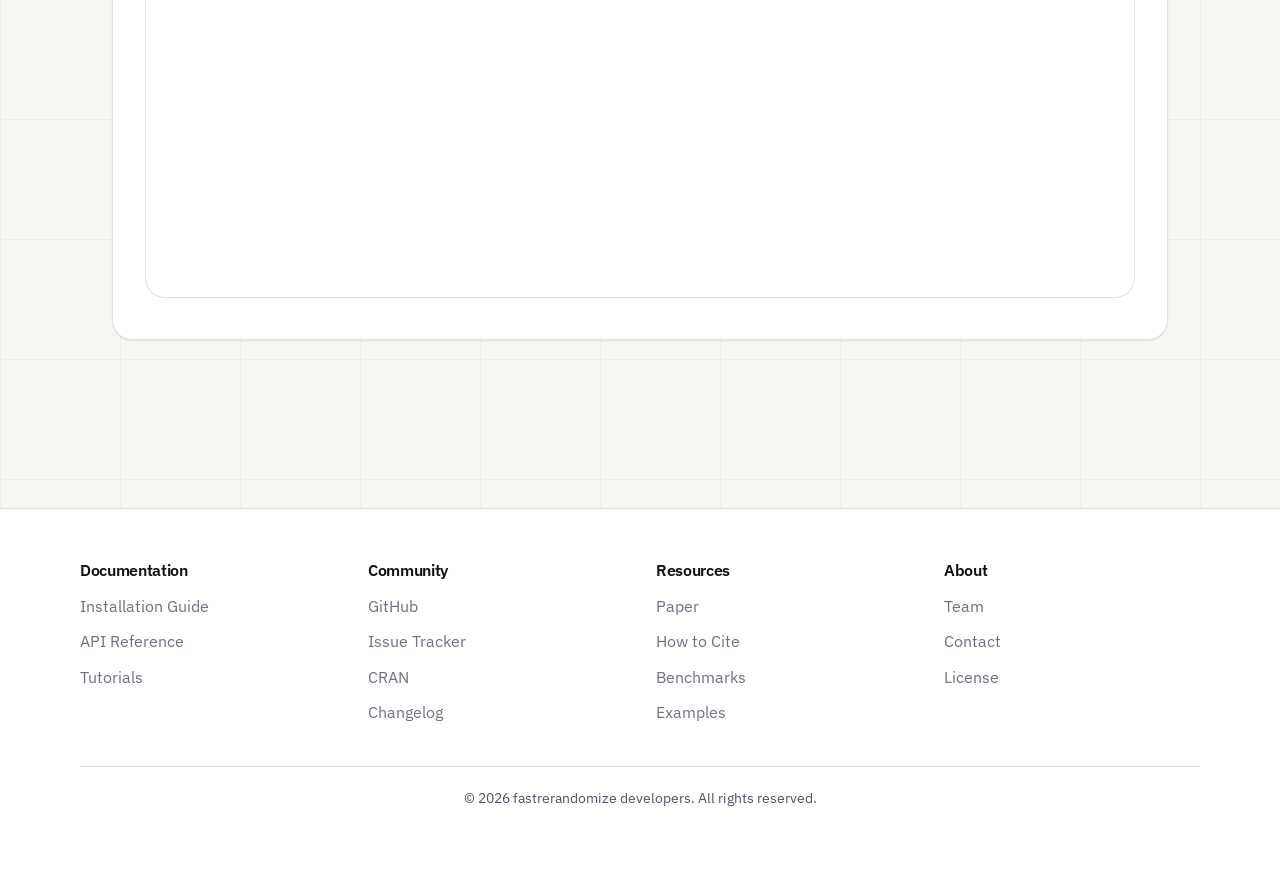
==== commit 0b23821b: "tweak main page" ====
--- a/index.html
+++ b/index.html
@@ -56,7 +56,10 @@
       <div class="hero-content">
         <p class="eyebrow animate-fade-in">Rerandomization, accelerated</p>
         <h1 class="animate-fade-in delay-100">FastRerandomize</h1>
-        <p class="animate-fade-in delay-200">FastRerandomize unites batched candidate generation, key-only storage, and design-respecting inference in a minimal, hardware-accelerated workflow. That design delivers order‑of‑magnitude speedups and enables tighter covariate balance in high-dimensional experiments—yielding more precise causal estimates at lower cost.</p>
+        <div class="hero-lede">
+          <p class="hero-lede-text animate-fade-in delay-200">FastRerandomize unites batched candidate generation, key-only storage, and design-respecting inference in a minimal, hardware-accelerated workflow. That design delivers order‑of‑magnitude speedups and enables tighter covariate balance in high-dimensional experiments—yielding more precise causal estimates at lower cost.</p>
+          <img class="hero-lede-logo animate-fade-in delay-300" src="figures/FRR_logo.png" alt="FastRerandomize logo" />
+        </div>
 
         <div class="hero-stats animate-fade-in delay-400">
           <div class="stat-item">
--- a/styles.css
+++ b/styles.css
@@ -414,6 +414,24 @@
   max-width: 640px;
 }
 
+.hero-lede {
+  display: flex;
+  align-items: center;
+  gap: var(--space-lg);
+  margin-bottom: var(--space-md);
+}
+
+.hero-lede-text {
+  flex: 1 1 0;
+  margin: 0;
+}
+
+.hero-lede-logo {
+  width: clamp(140px, 16vw, 220px);
+  height: auto;
+  flex: 0 0 auto;
+}
+
 .hero-stats {
   display: grid;
   grid-template-columns: repeat(auto-fit, minmax(160px, 1fr));
@@ -937,6 +955,15 @@
 @media (max-width: 992px) {
   .search-container {
     display: none;
+  }
+
+  .hero-lede {
+    flex-direction: column;
+    align-items: flex-start;
+  }
+
+  .hero-lede-logo {
+    width: clamp(120px, 28vw, 200px);
   }
 }
 
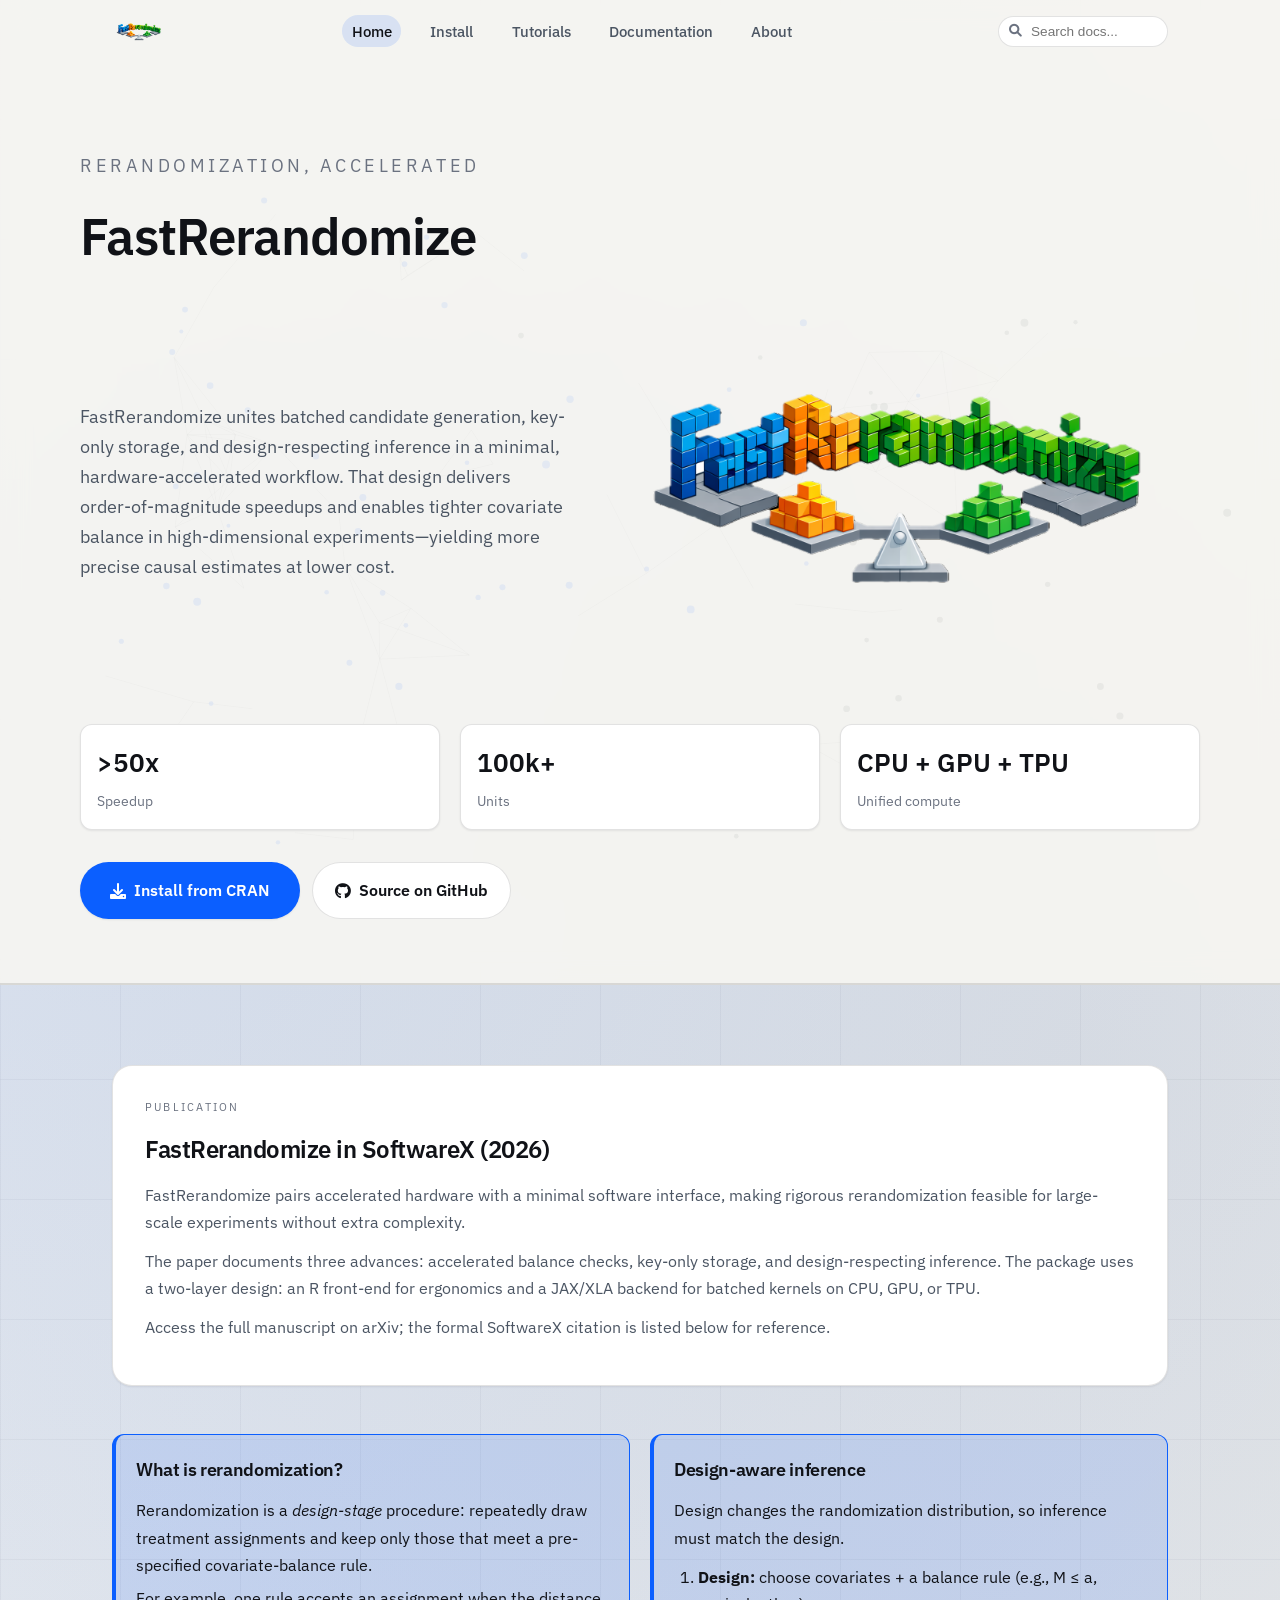
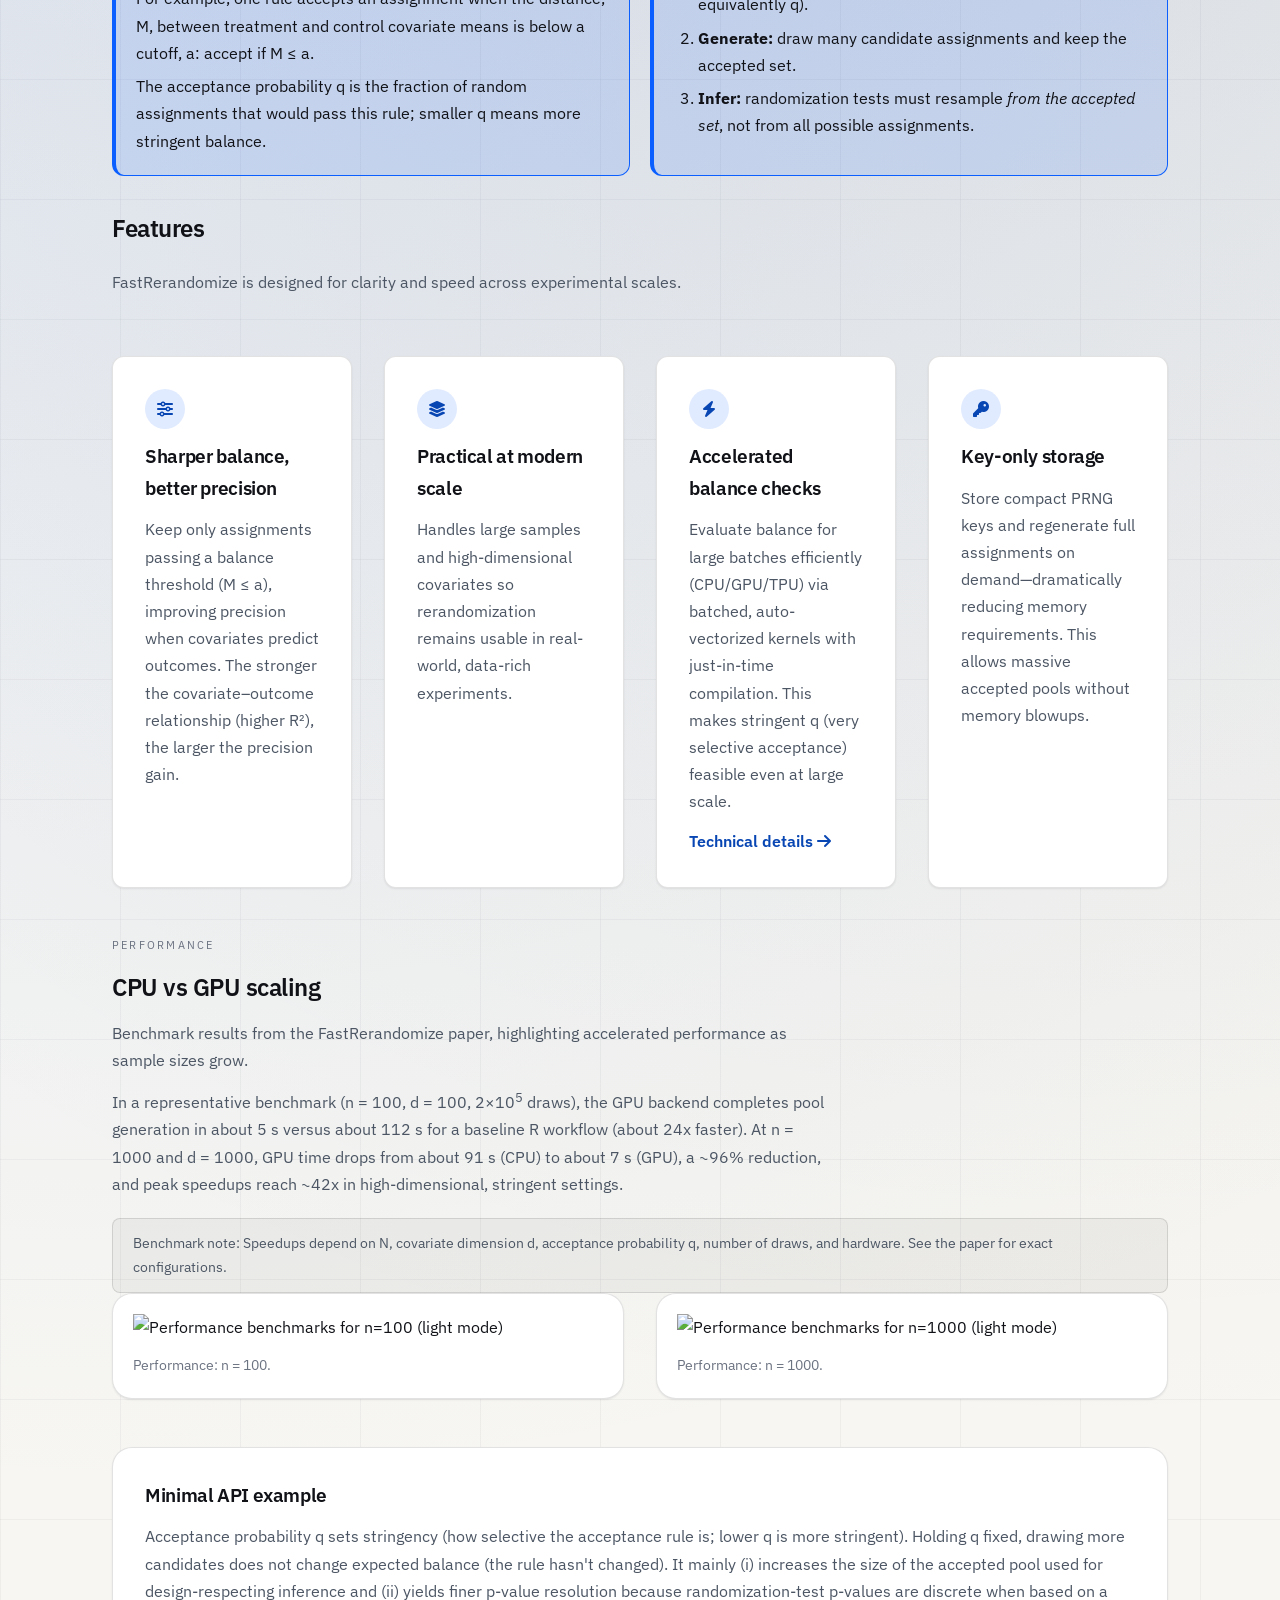
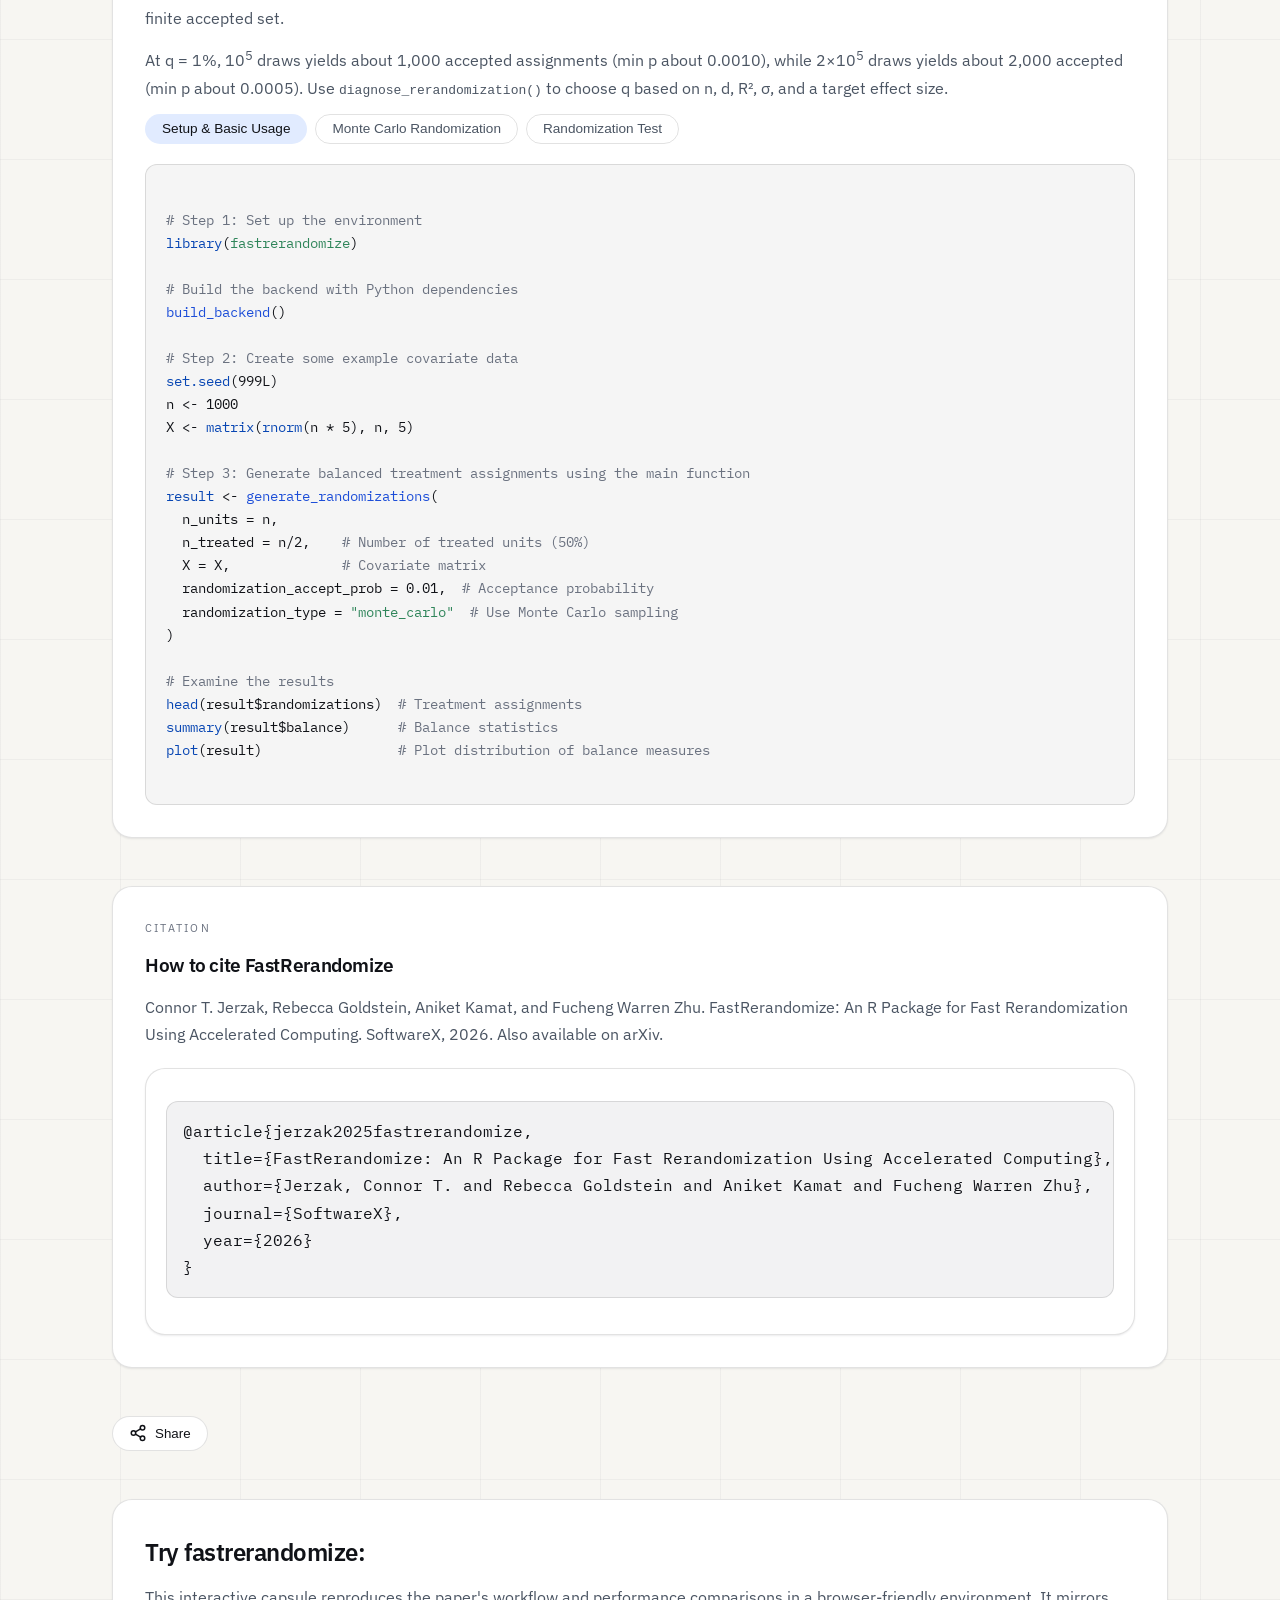
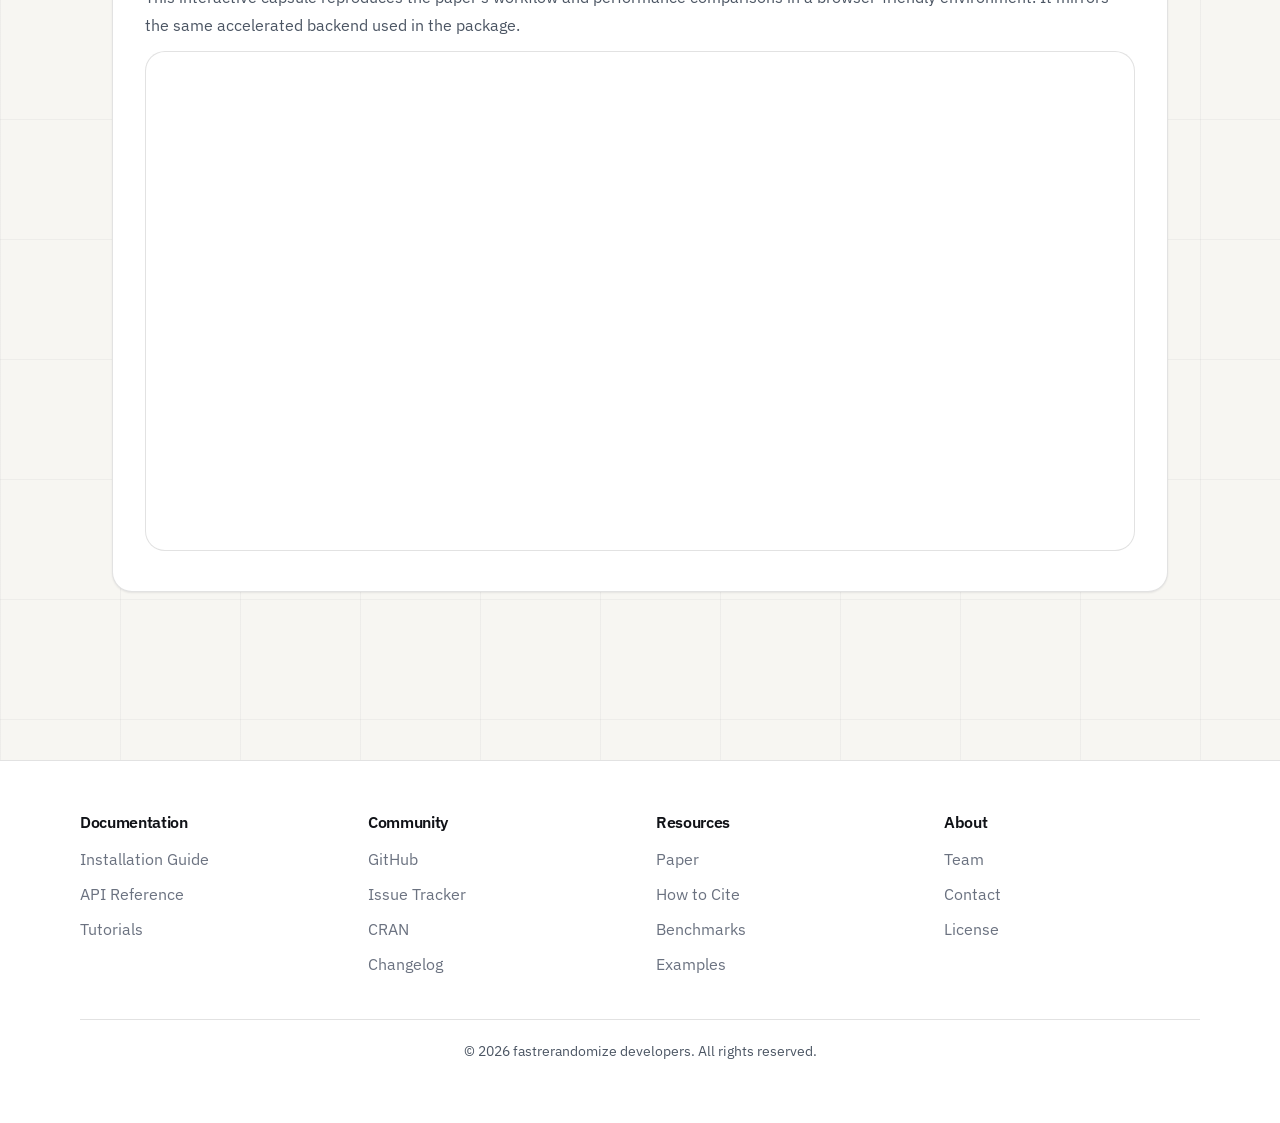
==== commit 5f8639d6: "up" ====
--- a/index.html
+++ b/index.html
@@ -20,7 +20,9 @@
   <header>
     <nav>
       <div class="logo">
-        <a href="index.html">FastRerandomize</a>
+        <a href="index.html" aria-label="FastRerandomize home">
+          <img src="figures/FRR_logo.png" alt="FastRerandomize" />
+        </a>
       </div>
 
       <!-- HAMBURGER BUTTON -->
--- a/styles.css
+++ b/styles.css
@@ -254,13 +254,22 @@
 }
 
 .logo {
-  font-size: 1.25rem;
-  font-weight: 700;
-  letter-spacing: -0.03em;
+  display: flex;
+  align-items: center;
 }
 
 .logo a {
   color: var(--ink);
+  display: inline-flex;
+  align-items: center;
+  line-height: 1;
+}
+
+.logo img {
+  height: 36px;
+  width: auto;
+  max-width: 200px;
+  display: block;
 }
 
 nav ul {
@@ -427,7 +436,8 @@
 }
 
 .hero-lede-logo {
-  width: clamp(140px, 16vw, 220px);
+  width: 600px;
+  max-width: 100%;
   height: auto;
   flex: 0 0 auto;
 }
@@ -963,13 +973,19 @@
   }
 
   .hero-lede-logo {
-    width: clamp(120px, 28vw, 200px);
+    width: 500px;
+    max-width: 100%;
   }
 }
 
 @media (max-width: 768px) {
   nav {
     flex-wrap: wrap;
+  }
+
+  .logo img {
+    height: 32px;
+    max-width: 180px;
   }
 
   .menu-toggle {
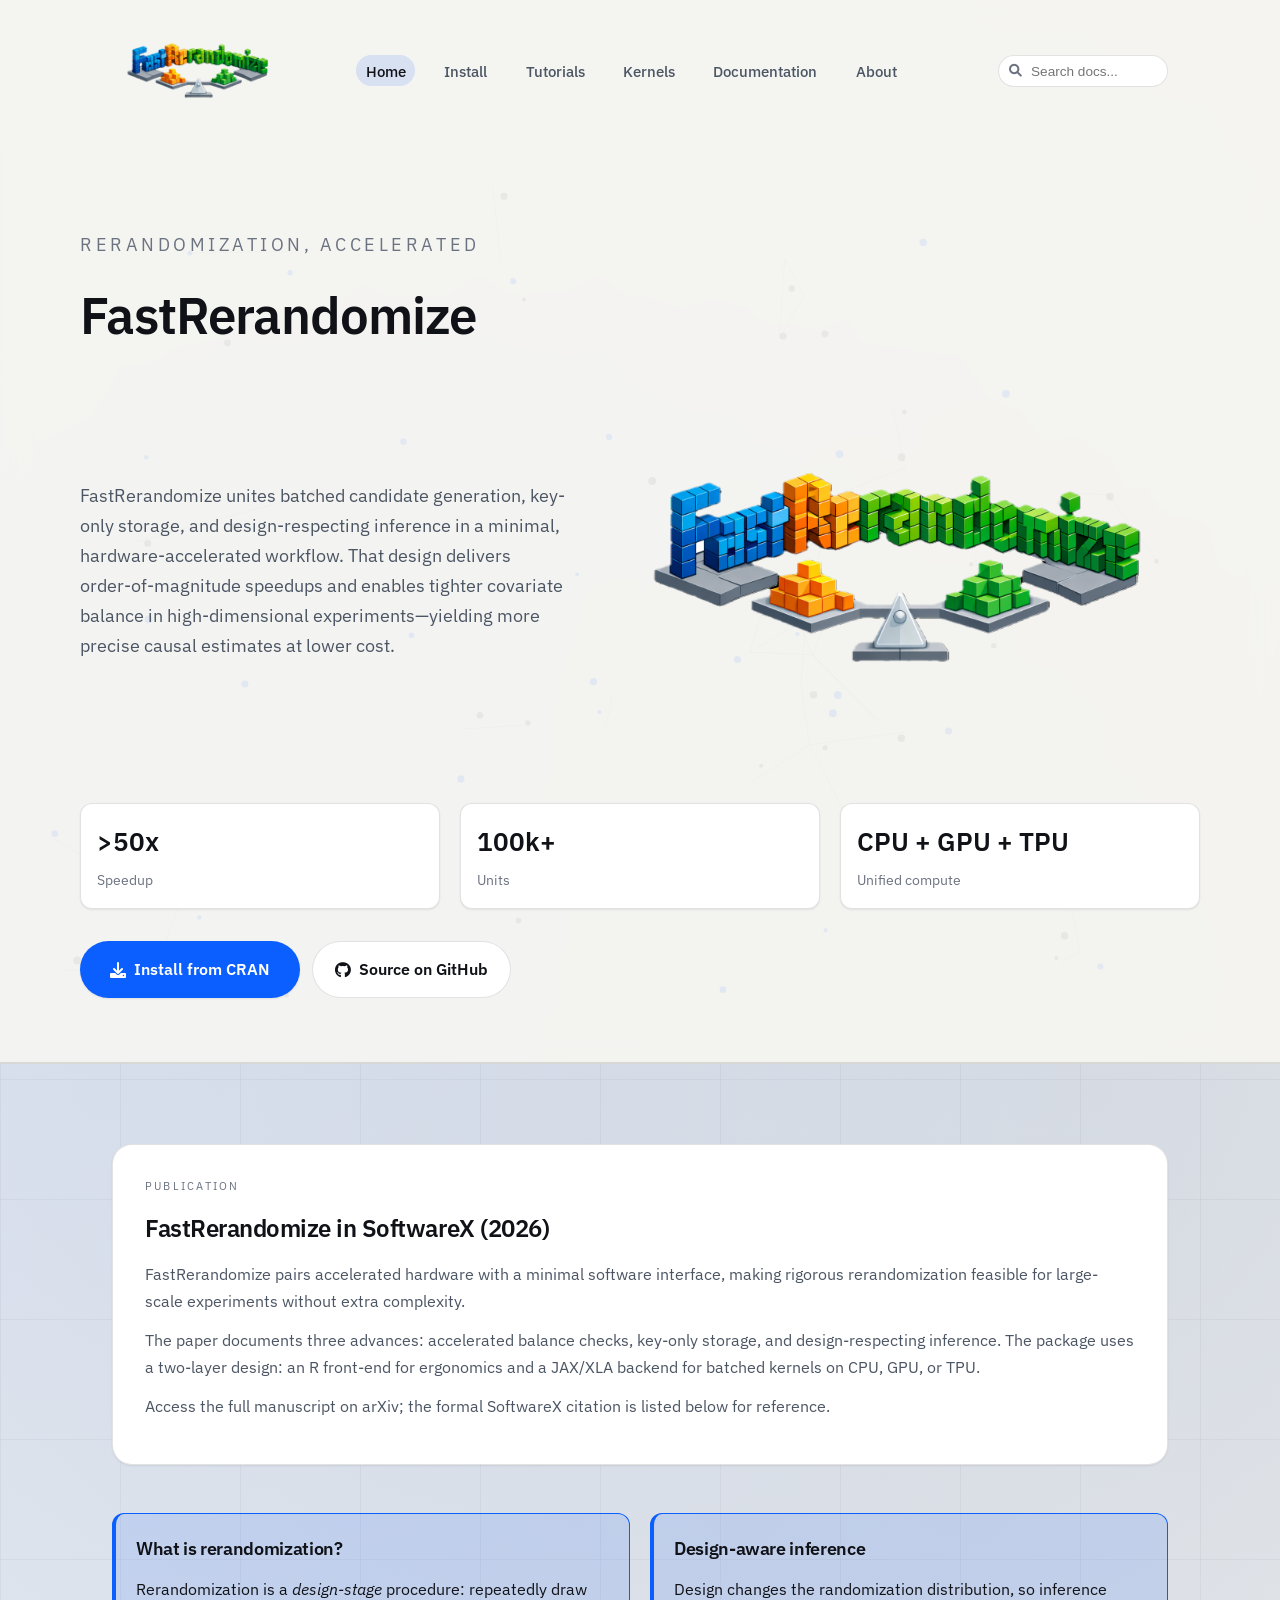
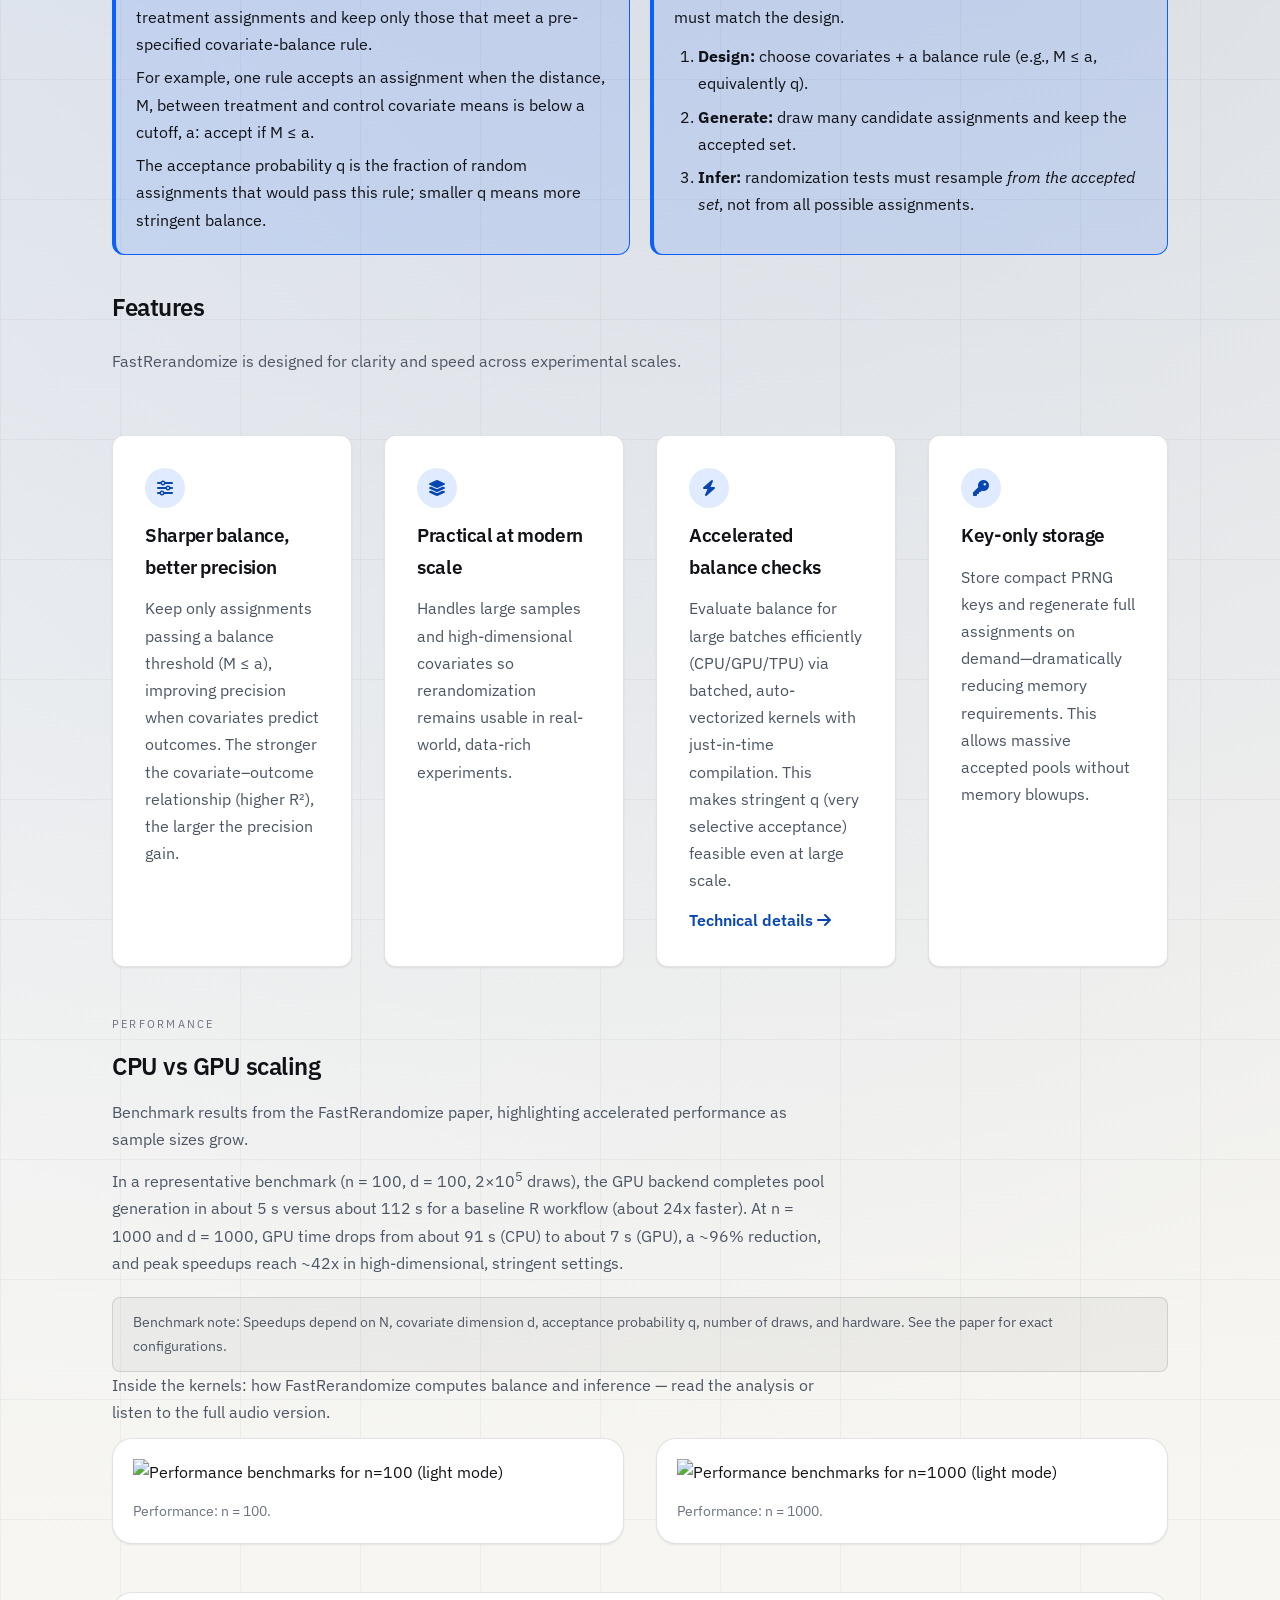
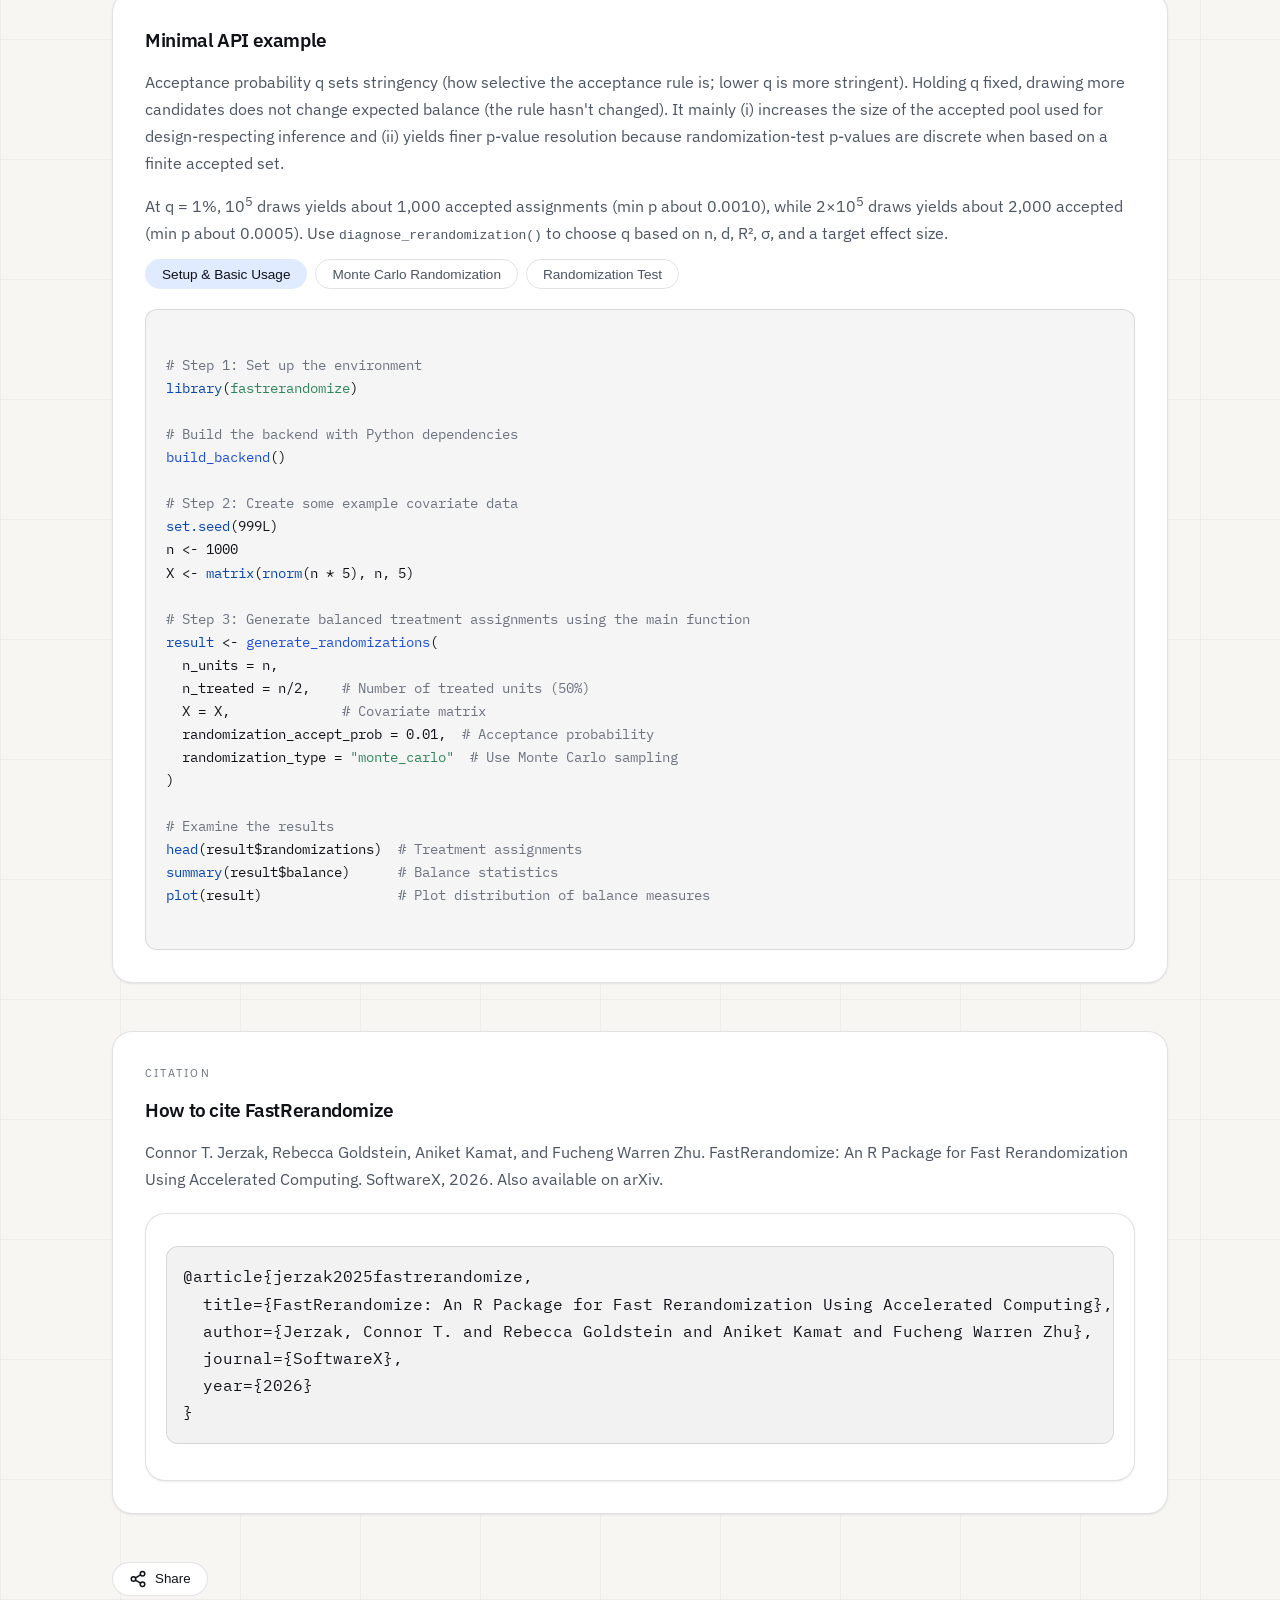
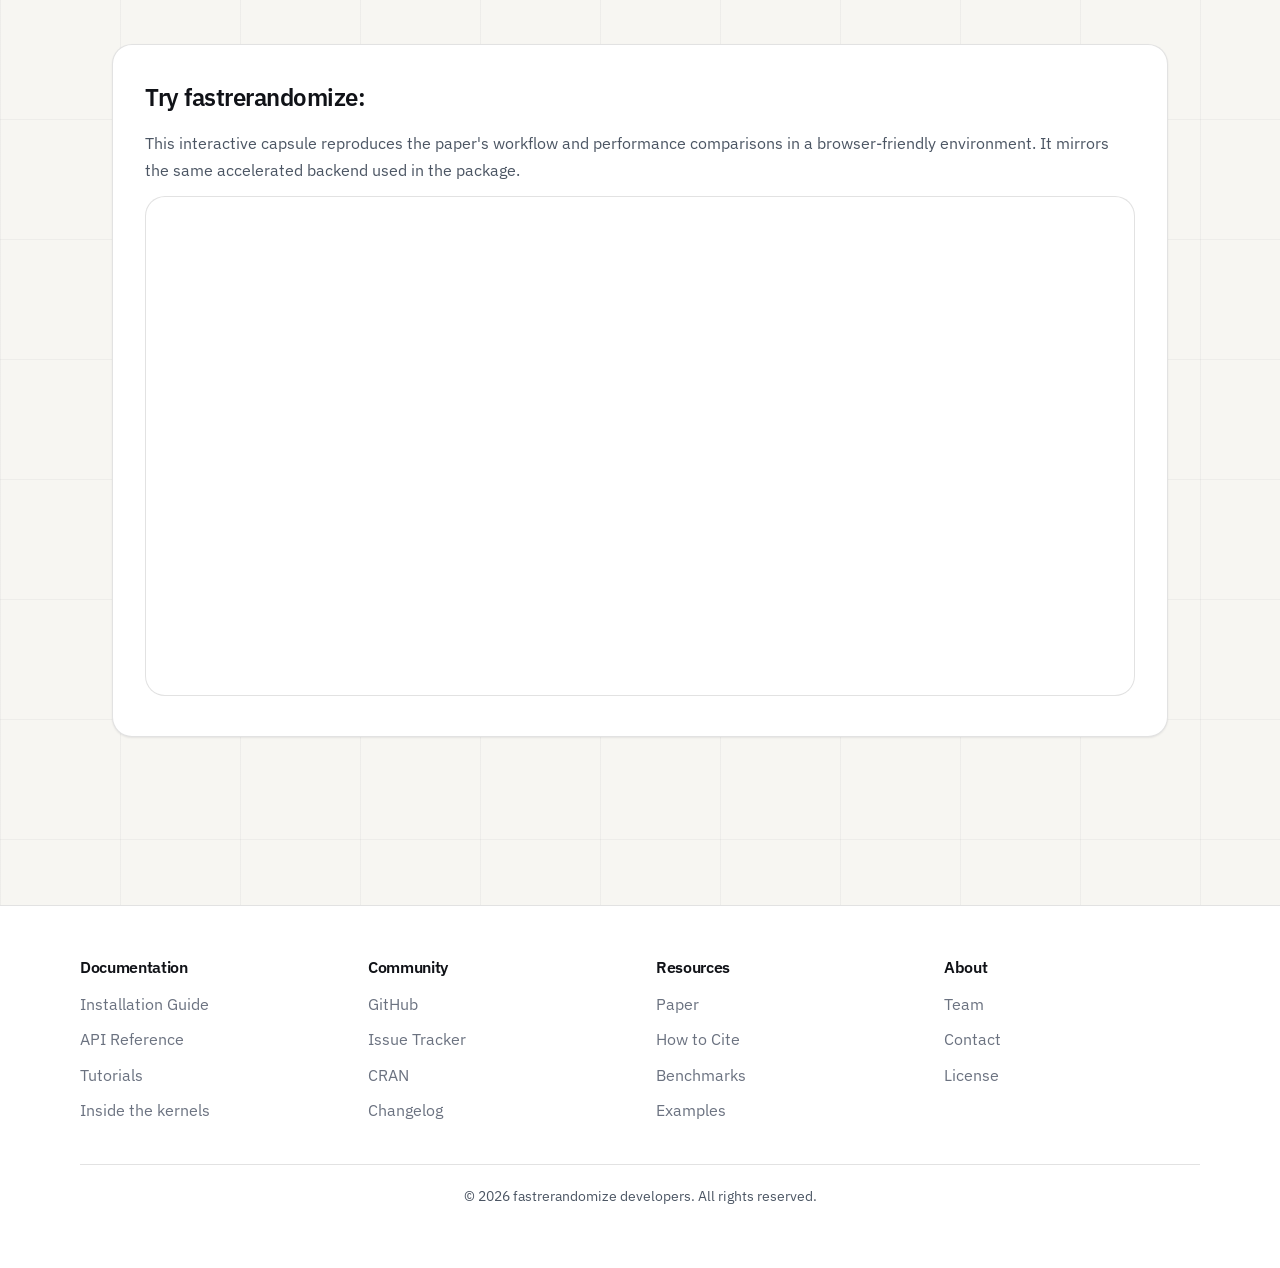
==== commit 41562900: "Add the kernels article and its full spoken narration with chapter playback" ====
--- a/index.html
+++ b/index.html
@@ -37,6 +37,7 @@
         <li><a href="index.html" class="active" aria-current="page">Home</a></li>
         <li><a href="install.html">Install</a></li>
         <li><a href="tutorials.html">Tutorials</a></li>
+        <li><a href="kernels.html">Kernels</a></li>
         <li><a href="https://github.com/cjerzak/fastrerandomize-software/blob/main/fastrerandomize.pdf?raw=true">Documentation</a></li>
         <li><a href="aboutus.html">About</a></li>
       </ul>
@@ -182,6 +183,7 @@
       <div class="benchmark-note">
         Benchmark note: Speedups depend on N, covariate dimension d, acceptance probability q, number of draws, and hardware. See <a href="https://arxiv.org/abs/2501.07642">the paper</a> for exact configurations.
       </div>
+      <p><a href="kernels.html">Inside the kernels: how FastRerandomize computes balance and inference</a> &mdash; read the analysis or listen to the full audio version.</p>
       <div class="performance-grid">
         <figure class="figure-card">
           <a href="https://arxiv.org/abs/2501.07642">
@@ -388,6 +390,7 @@
           <li><a href="install.html">Installation Guide</a></li>
           <li><a href="https://github.com/cjerzak/fastrerandomize-software/blob/main/fastrerandomize.pdf?raw=true">API Reference</a></li>
           <li><a href="tutorials.html">Tutorials</a></li>
+          <li><a href="kernels.html">Inside the kernels</a></li>
         </ul>
       </div>
       
@@ -761,6 +764,11 @@
       // Content to search through - this would ideally be generated from your page content
       const searchableContent = [
         {
+          title: "Inside the kernels",
+          description: "Balance and inference kernels, GPU benchmarks, roofline analysis, and full audio narration",
+          url: "kernels.html"
+        },
+        {
           title: "Installation Guide",
           description: "How to install and set up fastrerandomize package",
           url: "install.html"
--- a/styles.css
+++ b/styles.css
@@ -266,9 +266,9 @@
 }
 
 .logo img {
-  height: 36px;
+  height: 115px;
   width: auto;
-  max-width: 200px;
+  max-width: 431px;
   display: block;
 }
 
@@ -984,8 +984,8 @@
   }
 
   .logo img {
-    height: 32px;
-    max-width: 180px;
+    height: 94px;
+    max-width: 375px;
   }
 
   .menu-toggle {
